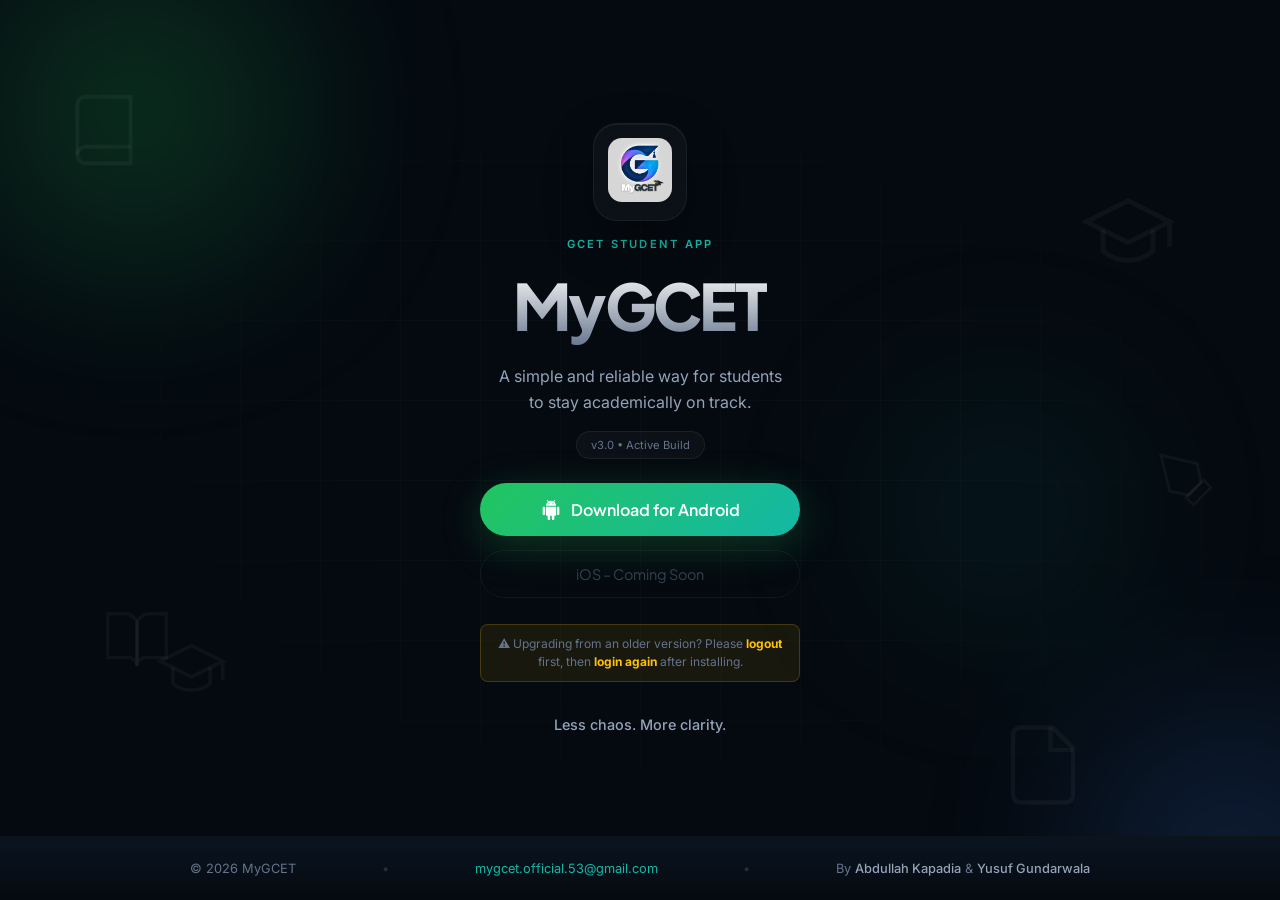
==== index.html @ 61acbc1e "Add upgrade instructions for older app versions" ====
<!DOCTYPE html>
<html lang="en">

<head>
    <meta charset="UTF-8">
    <meta name="viewport" content="width=device-width, initial-scale=1.0">
    <title>MyGCET - Download</title>
    <meta name="description" content="MyGCET - The official student app for GCET.">
    <link rel="preconnect" href="https://fonts.googleapis.com">
    <link rel="preconnect" href="https://fonts.gstatic.com" crossorigin>
    <link
        href="https://fonts.googleapis.com/css2?family=Inter:wght@300;400;500;600;700&family=Plus+Jakarta+Sans:wght@600;700;800&display=swap"
        rel="stylesheet">
    <link rel="icon" type="image/png" href="assets/App%20Logo.png">
    <link rel="stylesheet" href="css/style.css">
</head>

<body>

    <!-- Animated Background -->
    <div class="bg-canvas">
        <div class="orb orb-1"></div>
        <div class="orb orb-2"></div>
        <div class="orb orb-3"></div>
        <div class="grid-lines"></div>
        <svg class="floating-icon fi-1" viewBox="0 0 24 24" fill="none" stroke="currentColor" stroke-width="1.2">
            <path d="M4 19.5A2.5 2.5 0 0 1 6.5 17H20" />
            <path d="M6.5 2H20v20H6.5A2.5 2.5 0 0 1 4 19.5v-15A2.5 2.5 0 0 1 6.5 2z" />
        </svg>
        <svg class="floating-icon fi-2" viewBox="0 0 24 24" fill="none" stroke="currentColor" stroke-width="1.2">
            <path d="M22 10v6M2 10l10-5 10 5-10 5z" />
            <path d="M6 12v5c3 3 9 3 12 0v-5" />
        </svg>
        <svg class="floating-icon fi-3" viewBox="0 0 24 24" fill="none" stroke="currentColor" stroke-width="1.2">
            <path d="M2 3h6a4 4 0 0 1 4 4v14a3 3 0 0 0-3-3H2z" />
            <path d="M22 3h-6a4 4 0 0 0-4 4v14a3 3 0 0 1 3-3h7z" />
        </svg>
        <svg class="floating-icon fi-4" viewBox="0 0 24 24" fill="none" stroke="currentColor" stroke-width="1.2">
            <path d="M12 19l7-7 3 3-7 7-3-3z" />
            <path d="M18 13l-1.5-7.5L2 2l3.5 14.5L13 18l5-5z" />
        </svg>
        <svg class="floating-icon fi-5" viewBox="0 0 24 24" fill="none" stroke="currentColor" stroke-width="1.2">
            <path d="M14.5 2H6a2 2 0 0 0-2 2v16a2 2 0 0 0 2 2h12a2 2 0 0 0 2-2V7.5L14.5 2z" />
            <polyline points="14 2 14 8 20 8" />
        </svg>
        <svg class="floating-icon fi-6" viewBox="0 0 24 24" fill="none" stroke="currentColor" stroke-width="1.2">
            <path d="M22 10v6M2 10l10-5 10 5-10 5z" />
            <path d="M6 12v5c3 3 9 3 12 0v-5" />
        </svg>
    </div>

    <!-- Main Content -->
    <main class="page">

        <!-- Hero Section -->
        <section class="hero">
            <div class="logo-glass">
                <img src="assets/App%20Logo.png" alt="MyGCET" class="logo-img">
            </div>
            <span class="badge">GCET STUDENT APP</span>
            <h1 class="headline">MyGCET</h1>
            <p class="subline">A simple and reliable way for students<br>to stay academically on track.</p>
            <span class="version">v3.0 • Active Build</span>
        </section>

        <!-- CTA Section -->
        <section class="cta">
            <a href="MyGcet.apk" class="btn-download" download>
                <span class="btn-glow"></span>
                <svg viewBox="0 0 24 24" fill="currentColor">
                    <path
                        d="M6 18c0 .55.45 1 1 1h1v3.5c0 .83.67 1.5 1.5 1.5s1.5-.67 1.5-1.5V19h2v3.5c0 .83.67 1.5 1.5 1.5s1.5-.67 1.5-1.5V19h1c.55 0 1-.45 1-1V8H6v10zM3.5 8C2.67 8 2 8.67 2 9.5v7c0 .83.67 1.5 1.5 1.5S5 17.33 5 16.5v-7C5 8.67 4.33 8 3.5 8zm17 0c-.83 0-1.5.67-1.5 1.5v7c0 .83.67 1.5 1.5 1.5s1.5-.67 1.5-1.5v-7c0-.83-.67-1.5-1.5-1.5zm-4.97-5.84l1.3-1.3c.2-.2.2-.51 0-.71-.2-.2-.51-.2-.71 0l-1.48 1.48A5.84 5.84 0 0 0 12 1c-.96 0-1.86.23-2.66.63L7.85.15c-.2-.2-.51-.2-.71 0-.2.2-.2.51 0 .71l1.31 1.31A5.983 5.983 0 0 0 6 7h12c0-1.99-.97-3.75-2.47-4.84zM10 5H9V4h1v1zm5 0h-1V4h1v1z" />
                </svg>
                <span>Download for Android</span>
            </a>
            <button class="btn-ios" disabled>iOS – Coming Soon</button>
            <p class="upgrade-note">⚠️ Upgrading from an older version? Please <strong>logout</strong> first, then
                <strong>login again</strong> after installing.</p>
        </section>

        <!-- Tagline -->
        <p class="motto">Less chaos. More clarity.</p>

    </main>

    <!-- Minimal Footer -->
    <footer class="footer">
        <div class="footer-inner">
            <span>© 2026 MyGCET</span>
            <span class="dot">•</span>
            <a href="mailto:mygcet.official.53@gmail.com">mygcet.official.53@gmail.com</a>
            <span class="dot">•</span>
            <span>By <strong>Abdullah Kapadia</strong> & <strong>Yusuf Gundarwala</strong></span>
        </div>
    </footer>

</body>

</html>
---- css/style.css ----
/* ============================================
   MyGCET - Ultimate Premium Academic Theme
   100% Creative Edition
   ============================================ */

:root {
    /* Deep Academic Palette */
    --bg-base: #050a10;
    --bg-surface: #0a1420;
    --accent-1: #22C55E;
    --accent-2: #14B8A6;
    --accent-3: #3B82F6;
    --text-white: #F8FAFC;
    --text-gray: #94A3B8;
    --text-dim: #64748B;
    --glass: rgba(255, 255, 255, 0.03);
    --glass-border: rgba(255, 255, 255, 0.06);
    --font-display: 'Plus Jakarta Sans', sans-serif;
    --font-body: 'Inter', sans-serif;
}

*,
*::before,
*::after {
    margin: 0;
    padding: 0;
    box-sizing: border-box;
}

html {
    scroll-behavior: smooth;
}

body {
    font-family: var(--font-body);
    background: var(--bg-base);
    color: var(--text-white);
    min-height: 100vh;
    display: flex;
    flex-direction: column;
    overflow-x: hidden;
}

/* ========== ANIMATED BACKGROUND ========== */
.bg-canvas {
    position: fixed;
    inset: 0;
    z-index: 0;
    overflow: hidden;
}

/* Glowing Orbs */
.orb {
    position: absolute;
    border-radius: 50%;
    filter: blur(100px);
    opacity: 0.4;
    animation: orbPulse 8s ease-in-out infinite;
}

.orb-1 {
    width: 400px;
    height: 400px;
    background: radial-gradient(circle, var(--accent-1), transparent 70%);
    top: -10%;
    left: -5%;
    animation-delay: 0s;
}

.orb-2 {
    width: 350px;
    height: 350px;
    background: radial-gradient(circle, var(--accent-3), transparent 70%);
    bottom: -15%;
    right: -10%;
    animation-delay: -3s;
}

.orb-3 {
    width: 300px;
    height: 300px;
    background: radial-gradient(circle, var(--accent-2), transparent 70%);
    top: 40%;
    right: 10%;
    opacity: 0.2;
    animation-delay: -5s;
}

@keyframes orbPulse {

    0%,
    100% {
        transform: scale(1);
        opacity: 0.3;
    }

    50% {
        transform: scale(1.1);
        opacity: 0.5;
    }
}

/* Grid Lines */
.grid-lines {
    position: absolute;
    inset: 0;
    background-image:
        linear-gradient(rgba(255, 255, 255, 0.02) 1px, transparent 1px),
        linear-gradient(90deg, rgba(255, 255, 255, 0.02) 1px, transparent 1px);
    background-size: 80px 80px;
    mask-image: radial-gradient(ellipse at center, black 30%, transparent 70%);
}

/* Floating Academic Icons */
.floating-icon {
    position: absolute;
    color: rgba(255, 255, 255, 0.04);
    animation: float 20s ease-in-out infinite;
}

.fi-1 {
    width: 80px;
    top: 10%;
    left: 5%;
    animation-delay: 0s;
}

.fi-2 {
    width: 100px;
    top: 20%;
    right: 8%;
    animation-delay: -4s;
}

.fi-3 {
    width: 70px;
    bottom: 25%;
    left: 8%;
    animation-delay: -8s;
}

.fi-4 {
    width: 60px;
    top: 50%;
    right: 5%;
    animation-delay: -2s;
}

.fi-5 {
    width: 90px;
    bottom: 10%;
    right: 15%;
    animation-delay: -6s;
}

.fi-6 {
    width: 75px;
    top: 70%;
    left: 12%;
    animation-delay: -10s;
}

@keyframes float {

    0%,
    100% {
        transform: translateY(0) rotate(0deg);
    }

    25% {
        transform: translateY(-15px) rotate(2deg);
    }

    50% {
        transform: translateY(-5px) rotate(-1deg);
    }

    75% {
        transform: translateY(-20px) rotate(1deg);
    }
}

/* ========== PAGE LAYOUT ========== */
.page {
    position: relative;
    z-index: 10;
    flex: 1;
    display: flex;
    flex-direction: column;
    align-items: center;
    justify-content: center;
    padding: 60px 24px 40px;
    gap: 24px;
    text-align: center;
}

/* ========== HERO ========== */
.hero {
    display: flex;
    flex-direction: column;
    align-items: center;
    gap: 16px;
}

/* Glass Logo Container */
.logo-glass {
    background: var(--glass);
    border: 1px solid var(--glass-border);
    border-radius: 24px;
    padding: 14px;
    backdrop-filter: blur(20px);
    box-shadow:
        0 20px 50px rgba(0, 0, 0, 0.3),
        inset 0 1px 0 rgba(255, 255, 255, 0.05);
    transition: transform 0.4s, box-shadow 0.4s;
}

.logo-glass:hover {
    transform: translateY(-5px) scale(1.02);
    box-shadow:
        0 30px 60px rgba(0, 0, 0, 0.4),
        inset 0 1px 0 rgba(255, 255, 255, 0.08);
}

.logo-img {
    width: 64px;
    height: 64px;
    border-radius: 14px;
}

/* Badge */
.badge {
    font-size: 0.7rem;
    font-weight: 600;
    letter-spacing: 0.2em;
    color: var(--accent-2);
    text-transform: uppercase;
}

/* Headline */
.headline {
    font-family: var(--font-display);
    font-size: clamp(2.5rem, 8vw, 4rem);
    font-weight: 800;
    letter-spacing: -0.04em;
    background: linear-gradient(180deg, #fff 0%, #64748b 100%);
    -webkit-background-clip: text;
    background-clip: text;
    -webkit-text-fill-color: transparent;
    line-height: 1.2;
    padding-bottom: 5px;
}

/* Subline */
.subline {
    font-size: 1rem;
    color: var(--text-gray);
    line-height: 1.6;
    max-width: 340px;
}

/* Version */
.version {
    font-size: 0.7rem;
    color: var(--text-dim);
    background: var(--glass);
    border: 1px solid var(--glass-border);
    padding: 6px 14px;
    border-radius: 50px;
}

/* ========== CTA ========== */
.cta {
    display: flex;
    flex-direction: column;
    align-items: center;
    gap: 14px;
    width: 100%;
    max-width: 320px;
}

/* Download Button */
.btn-download {
    position: relative;
    display: flex;
    align-items: center;
    justify-content: center;
    gap: 10px;
    width: 100%;
    padding: 16px 28px;
    border-radius: 60px;
    background: linear-gradient(135deg, var(--accent-1) 0%, var(--accent-2) 100%);
    color: #fff;
    font-family: var(--font-display);
    font-size: 1rem;
    font-weight: 600;
    text-decoration: none;
    border: none;
    cursor: pointer;
    overflow: hidden;
    transition: transform 0.3s, box-shadow 0.3s;
    box-shadow: 0 10px 40px rgba(34, 197, 94, 0.25);
}

.btn-download svg {
    width: 20px;
    height: 20px;
}

.btn-download:hover {
    transform: translateY(-3px);
    box-shadow: 0 15px 50px rgba(34, 197, 94, 0.35);
}

/* Button Glow Effect */
.btn-glow {
    position: absolute;
    inset: 0;
    background: linear-gradient(90deg, transparent, rgba(255, 255, 255, 0.2), transparent);
    transform: translateX(-100%);
    animation: shimmer 3s infinite;
}

@keyframes shimmer {
    0% {
        transform: translateX(-100%);
    }

    50%,
    100% {
        transform: translateX(100%);
    }
}

/* iOS Button */
.btn-ios {
    width: 100%;
    padding: 14px 24px;
    border-radius: 60px;
    background: transparent;
    border: 1px solid rgba(255, 255, 255, 0.1);
    color: var(--text-dim);
    font-family: var(--font-display);
    font-size: 0.9rem;
    cursor: not-allowed;
    opacity: 0.5;
}

/* ========== MOTTO ========== */
.motto {
    font-size: 0.9rem;
    color: var(--text-gray);
    font-weight: 500;
    margin-top: 10px;
}

/* Upgrade Note */
.upgrade-note {
    font-size: 0.75rem;
    color: var(--text-dim);
    background: rgba(255, 193, 7, 0.08);
    border: 1px solid rgba(255, 193, 7, 0.2);
    border-radius: 8px;
    padding: 10px 16px;
    margin-top: 12px;
    line-height: 1.5;
}

.upgrade-note strong {
    color: #FFC107;
}

/* ========== FOOTER ========== */
.footer {
    position: relative;
    z-index: 10;
    width: 100%;
    padding: 24px 40px;
    background: linear-gradient(180deg, var(--bg-surface), var(--bg-base));
    border-top: 1px solid rgba(255, 255, 255, 0.04);
}

.footer-inner {
    max-width: 900px;
    margin: 0 auto;
    display: flex;
    justify-content: space-between;
    align-items: center;
    flex-wrap: wrap;
    gap: 16px;
    font-size: 0.8rem;
    color: var(--text-dim);
}

.footer .dot {
    opacity: 0.3;
    margin: 0 8px;
}

.footer a {
    color: var(--accent-2);
    text-decoration: none;
    transition: color 0.2s;
}

.footer a:hover {
    color: var(--accent-1);
}

.footer strong {
    color: var(--text-gray);
    font-weight: 500;
}

/* ========== RESPONSIVE ========== */
@media (max-width: 600px) {
    .page {
        padding: 40px 20px 30px;
        gap: 20px;
    }

    .logo-img {
        width: 56px;
        height: 56px;
    }

    .headline {
        font-size: 2.5rem;
    }

    .subline {
        font-size: 0.95rem;
    }

    .floating-icon {
        width: 50px !important;
    }

    .orb {
        transform: scale(0.6);
    }
}

@media (max-width: 380px) {
    .headline {
        font-size: 2rem;
    }

    .footer-inner {
        flex-direction: column;
        gap: 6px;
    }

    .footer .dot {
        display: none;
    }
}
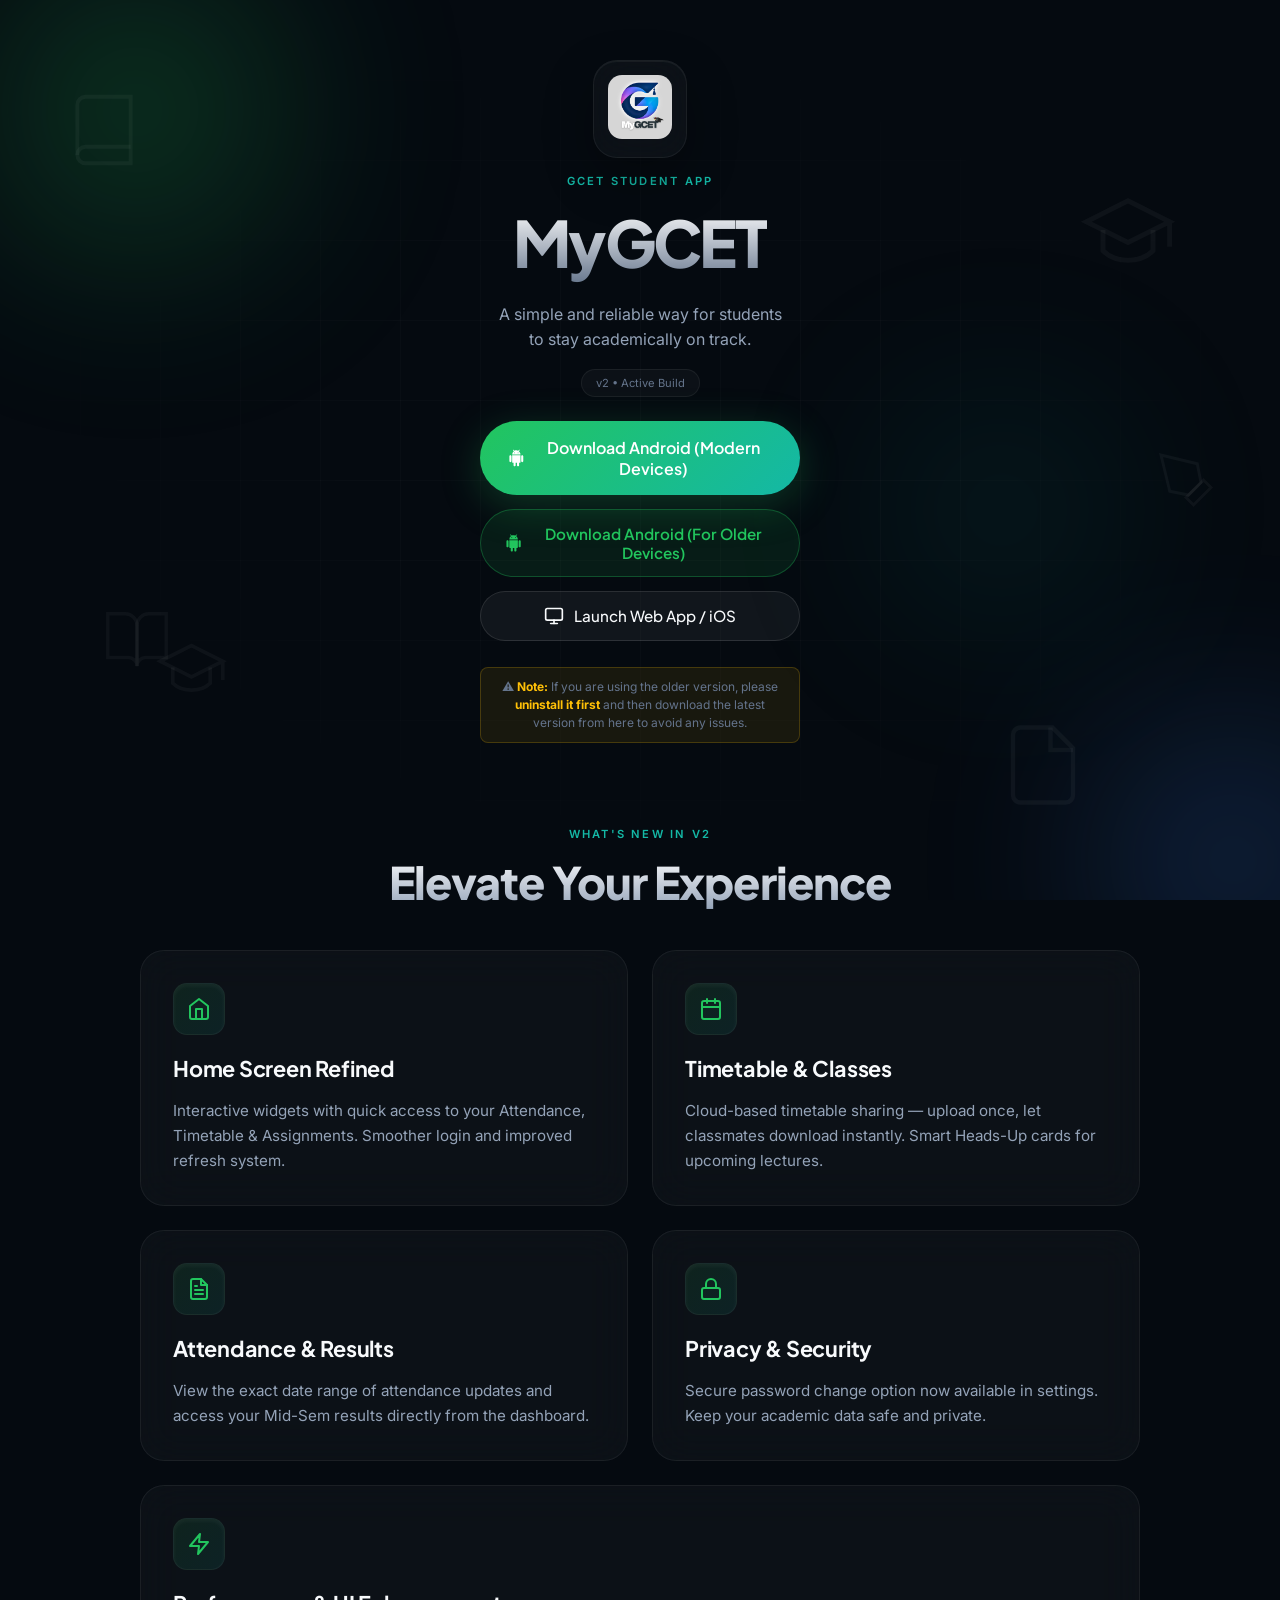
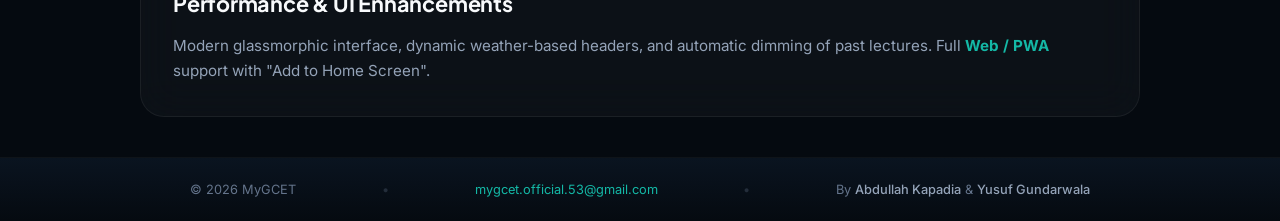
==== commit 4e0e9aa4: "Update website with v2 features, UI refinements, and two new APKs" ====
--- a/index.html
+++ b/index.html
@@ -60,7 +60,7 @@
             <span class="badge">GCET STUDENT APP</span>
             <h1 class="headline">MyGCET</h1>
             <p class="subline">A simple and reliable way for students<br>to stay academically on track.</p>
-            <span class="version">v3.0 • Active Build</span>
+            <span class="version">v2 • Active Build</span>
         </section>
 
         <!-- CTA Section -->
@@ -71,15 +71,103 @@
                     <path
                         d="M6 18c0 .55.45 1 1 1h1v3.5c0 .83.67 1.5 1.5 1.5s1.5-.67 1.5-1.5V19h2v3.5c0 .83.67 1.5 1.5 1.5s1.5-.67 1.5-1.5V19h1c.55 0 1-.45 1-1V8H6v10zM3.5 8C2.67 8 2 8.67 2 9.5v7c0 .83.67 1.5 1.5 1.5S5 17.33 5 16.5v-7C5 8.67 4.33 8 3.5 8zm17 0c-.83 0-1.5.67-1.5 1.5v7c0 .83.67 1.5 1.5 1.5s1.5-.67 1.5-1.5v-7c0-.83-.67-1.5-1.5-1.5zm-4.97-5.84l1.3-1.3c.2-.2.2-.51 0-.71-.2-.2-.51-.2-.71 0l-1.48 1.48A5.84 5.84 0 0 0 12 1c-.96 0-1.86.23-2.66.63L7.85.15c-.2-.2-.51-.2-.71 0-.2.2-.2.51 0 .71l1.31 1.31A5.983 5.983 0 0 0 6 7h12c0-1.99-.97-3.75-2.47-4.84zM10 5H9V4h1v1zm5 0h-1V4h1v1z" />
                 </svg>
-                <span>Download for Android</span>
+                <span>Download Android (Modern Devices)</span>
             </a>
-            <button class="btn-ios" disabled>iOS – Coming Soon</button>
-            <p class="upgrade-note">⚠️ Upgrading from an older version? Please <strong>logout</strong> first, then
-                <strong>login again</strong> after installing.</p>
+            <a href="MyGcet%20-%20Old%20Phone.apk" class="btn-download-alt" download>
+                <svg viewBox="0 0 24 24" fill="currentColor" width="20" height="20">
+                    <path
+                        d="M6 18c0 .55.45 1 1 1h1v3.5c0 .83.67 1.5 1.5 1.5s1.5-.67 1.5-1.5V19h2v3.5c0 .83.67 1.5 1.5 1.5s1.5-.67 1.5-1.5V19h1c.55 0 1-.45 1-1V8H6v10zM3.5 8C2.67 8 2 8.67 2 9.5v7c0 .83.67 1.5 1.5 1.5S5 17.33 5 16.5v-7C5 8.67 4.33 8 3.5 8zm17 0c-.83 0-1.5.67-1.5 1.5v7c0 .83.67 1.5 1.5 1.5s1.5-.67 1.5-1.5v-7c0-.83-.67-1.5-1.5-1.5zm-4.97-5.84l1.3-1.3c.2-.2.2-.51 0-.71-.2-.2-.51-.2-.71 0l-1.48 1.48A5.84 5.84 0 0 0 12 1c-.96 0-1.86.23-2.66.63L7.85.15c-.2-.2-.51-.2-.71 0-.2.2-.2.51 0 .71l1.31 1.31A5.983 5.983 0 0 0 6 7h12c0-1.99-.97-3.75-2.47-4.84zM10 5H9V4h1v1zm5 0h-1V4h1v1z" />
+                </svg>
+                <span>Download Android (For Older Devices)</span>
+            </a>
+            <a href="https://mygcet.vercel.app/" class="btn-web" target="_blank" rel="noopener noreferrer">
+                <svg viewBox="0 0 24 24" fill="none" stroke="currentColor" stroke-width="2" stroke-linecap="round"
+                    stroke-linejoin="round">
+                    <rect x="2" y="3" width="20" height="14" rx="2" ry="2"></rect>
+                    <line x1="8" y1="21" x2="16" y2="21"></line>
+                    <line x1="12" y1="17" x2="12" y2="21"></line>
+                </svg>
+                <span>Launch Web App / iOS</span>
+            </a>
+            <p class="upgrade-note">⚠️ <strong>Note:</strong> If you are using the older version, please
+                <strong>uninstall it first</strong> and then download the latest version from here to avoid any issues.
+            </p>
         </section>
 
-        <!-- Tagline -->
-        <p class="motto">Less chaos. More clarity.</p>
+        <!-- Features Section -->
+        <section class="features" id="features">
+            <div class="features-header">
+                <span class="badge">WHAT'S NEW IN V2</span>
+                <h2 class="section-title">Elevate Your Experience</h2>
+            </div>
+            <div class="features-grid">
+                <div class="feature-card">
+                    <div class="feature-icon">
+                        <svg viewBox="0 0 24 24" fill="none" stroke="currentColor" stroke-width="2"
+                            stroke-linecap="round" stroke-linejoin="round">
+                            <path d="M3 9l9-7 9 7v11a2 2 0 0 1-2 2H5a2 2 0 0 1-2-2z"></path>
+                            <polyline points="9 22 9 12 15 12 15 22"></polyline>
+                        </svg>
+                    </div>
+                    <h3>Home Screen Refined</h3>
+                    <p>Interactive widgets with quick access to your Attendance, Timetable & Assignments. Smoother login
+                        and improved refresh system.</p>
+                </div>
+                <div class="feature-card">
+                    <div class="feature-icon">
+                        <svg viewBox="0 0 24 24" fill="none" stroke="currentColor" stroke-width="2"
+                            stroke-linecap="round" stroke-linejoin="round">
+                            <rect x="3" y="4" width="18" height="18" rx="2" ry="2"></rect>
+                            <line x1="16" y1="2" x2="16" y2="6"></line>
+                            <line x1="8" y1="2" x2="8" y2="6"></line>
+                            <line x1="3" y1="10" x2="21" y2="10"></line>
+                        </svg>
+                    </div>
+                    <h3>Timetable & Classes</h3>
+                    <p>Cloud-based timetable sharing — upload once, let classmates download instantly. Smart Heads-Up
+                        cards for upcoming lectures.</p>
+                </div>
+                <div class="feature-card">
+                    <div class="feature-icon">
+                        <svg viewBox="0 0 24 24" fill="none" stroke="currentColor" stroke-width="2"
+                            stroke-linecap="round" stroke-linejoin="round">
+                            <path d="M14 2H6a2 2 0 0 0-2 2v16a2 2 0 0 0 2 2h12a2 2 0 0 0 2-2V8z"></path>
+                            <polyline points="14 2 14 8 20 8"></polyline>
+                            <line x1="16" y1="13" x2="8" y2="13"></line>
+                            <line x1="16" y1="17" x2="8" y2="17"></line>
+                            <polyline points="10 9 9 9 8 9"></polyline>
+                        </svg>
+                    </div>
+                    <h3>Attendance & Results</h3>
+                    <p>View the exact date range of attendance updates and access your Mid-Sem results directly from the
+                        dashboard.</p>
+                </div>
+                <div class="feature-card">
+                    <div class="feature-icon">
+                        <svg viewBox="0 0 24 24" fill="none" stroke="currentColor" stroke-width="2"
+                            stroke-linecap="round" stroke-linejoin="round">
+                            <rect x="3" y="11" width="18" height="11" rx="2" ry="2"></rect>
+                            <path d="M7 11V7a5 5 0 0 1 10 0v4"></path>
+                        </svg>
+                    </div>
+                    <h3>Privacy & Security</h3>
+                    <p>Secure password change option now available in settings. Keep your academic data safe and
+                        private.</p>
+                </div>
+                <div class="feature-card feature-wide">
+                    <div class="feature-icon">
+                        <svg viewBox="0 0 24 24" fill="none" stroke="currentColor" stroke-width="2"
+                            stroke-linecap="round" stroke-linejoin="round">
+                            <polygon points="13 2 3 14 12 14 11 22 21 10 12 10 13 2"></polygon>
+                        </svg>
+                    </div>
+                    <h3>Performance & UI Enhancements</h3>
+                    <p>Modern glassmorphic interface, dynamic weather-based headers, and automatic dimming of past
+                        lectures. Full <strong>Web / PWA</strong> support with "Add to Home
+                        Screen".</p>
+                </div>
+            </div>
+        </section>
 
     </main>
 
--- a/css/style.css
+++ b/css/style.css
@@ -332,18 +332,68 @@
     }
 }
 
-/* iOS Button */
-.btn-ios {
+/* Legacy Android Button */
+.btn-download-alt {
+    display: flex;
+    align-items: center;
+    justify-content: center;
+    gap: 10px;
     width: 100%;
     padding: 14px 24px;
     border-radius: 60px;
-    background: transparent;
+    background: rgba(34, 197, 94, 0.1);
+    border: 1px solid rgba(34, 197, 94, 0.3);
+    color: var(--accent-1);
+    font-family: var(--font-display);
+    font-size: 0.95rem;
+    font-weight: 600;
+    text-decoration: none;
+    cursor: pointer;
+    transition: all 0.3s ease;
+}
+
+.btn-download-alt:hover {
+    background: rgba(34, 197, 94, 0.15);
+    border-color: rgba(34, 197, 94, 0.5);
+    transform: translateY(-2px);
+    box-shadow: 0 10px 20px rgba(34, 197, 94, 0.15);
+}
+
+.btn-download-alt svg {
+    width: 20px;
+    height: 20px;
+}
+
+/* Web / iOS Button */
+.btn-web {
+    display: flex;
+    align-items: center;
+    justify-content: center;
+    gap: 10px;
+    width: 100%;
+    padding: 14px 24px;
+    border-radius: 60px;
+    background: rgba(255, 255, 255, 0.05);
     border: 1px solid rgba(255, 255, 255, 0.1);
-    color: var(--text-dim);
+    color: var(--text-white);
     font-family: var(--font-display);
-    font-size: 0.9rem;
-    cursor: not-allowed;
-    opacity: 0.5;
+    font-size: 0.95rem;
+    font-weight: 500;
+    text-decoration: none;
+    cursor: pointer;
+    transition: all 0.3s ease;
+}
+
+.btn-web:hover {
+    background: rgba(255, 255, 255, 0.1);
+    border-color: rgba(255, 255, 255, 0.2);
+    transform: translateY(-2px);
+    box-shadow: 0 10px 20px rgba(0, 0, 0, 0.2);
+}
+
+.btn-web svg {
+    width: 20px;
+    height: 20px;
 }
 
 /* ========== MOTTO ========== */
@@ -370,6 +420,121 @@
     color: #FFC107;
 }
 
+/* ========== FEATURES SECTION ========== */
+.features {
+    width: 100%;
+    max-width: 1000px;
+    margin-top: 60px;
+    display: flex;
+    flex-direction: column;
+    gap: 40px;
+}
+
+.features-header {
+    text-align: center;
+    display: flex;
+    flex-direction: column;
+    align-items: center;
+}
+
+.section-title {
+    font-family: var(--font-display);
+    font-size: clamp(1.8rem, 5vw, 2.8rem);
+    font-weight: 800;
+    margin-top: 12px;
+    background: linear-gradient(180deg, #fff 0%, #94a3b8 100%);
+    -webkit-background-clip: text;
+    background-clip: text;
+    -webkit-text-fill-color: transparent;
+    letter-spacing: -0.02em;
+}
+
+.features-grid {
+    display: grid;
+    grid-template-columns: repeat(auto-fit, minmax(320px, 1fr));
+    gap: 24px;
+    width: 100%;
+}
+
+.feature-card {
+    background: var(--glass);
+    border: 1px solid var(--glass-border);
+    border-radius: 24px;
+    padding: 32px;
+    text-align: left;
+    backdrop-filter: blur(20px);
+    transition: transform 0.3s ease, box-shadow 0.3s ease, background 0.3s ease;
+    display: flex;
+    flex-direction: column;
+    gap: 16px;
+    position: relative;
+    overflow: hidden;
+}
+
+.feature-card::before {
+    content: '';
+    position: absolute;
+    top: 0;
+    left: 0;
+    right: 0;
+    height: 1px;
+    background: linear-gradient(90deg, transparent, rgba(255, 255, 255, 0.1), transparent);
+    opacity: 0;
+    transition: opacity 0.3s;
+}
+
+.feature-card:hover {
+    transform: translateY(-6px);
+    box-shadow: 0 24px 48px rgba(0, 0, 0, 0.4);
+    background: rgba(255, 255, 255, 0.05);
+    border-color: rgba(255, 255, 255, 0.15);
+}
+
+.feature-card:hover::before {
+    opacity: 1;
+}
+
+.feature-wide {
+    grid-column: 1 / -1;
+}
+
+.feature-icon {
+    width: 52px;
+    height: 52px;
+    border-radius: 14px;
+    background: linear-gradient(135deg, rgba(34, 197, 94, 0.1) 0%, rgba(20, 184, 166, 0.1) 100%);
+    border: 1px solid rgba(255, 255, 255, 0.05);
+    display: flex;
+    align-items: center;
+    justify-content: center;
+    color: var(--accent-1);
+    margin-bottom: 4px;
+    box-shadow: inset 0 2px 4px rgba(255, 255, 255, 0.05);
+}
+
+.feature-icon svg {
+    width: 24px;
+    height: 24px;
+}
+
+.feature-card h3 {
+    font-size: 1.35rem;
+    font-weight: 700;
+    color: var(--text-white);
+    font-family: var(--font-display);
+    letter-spacing: -0.01em;
+}
+
+.feature-card p {
+    font-size: 0.95rem;
+    color: var(--text-gray);
+    line-height: 1.65;
+}
+
+.feature-card p strong {
+    color: var(--accent-2);
+}
+
 /* ========== FOOTER ========== */
 .footer {
     position: relative;
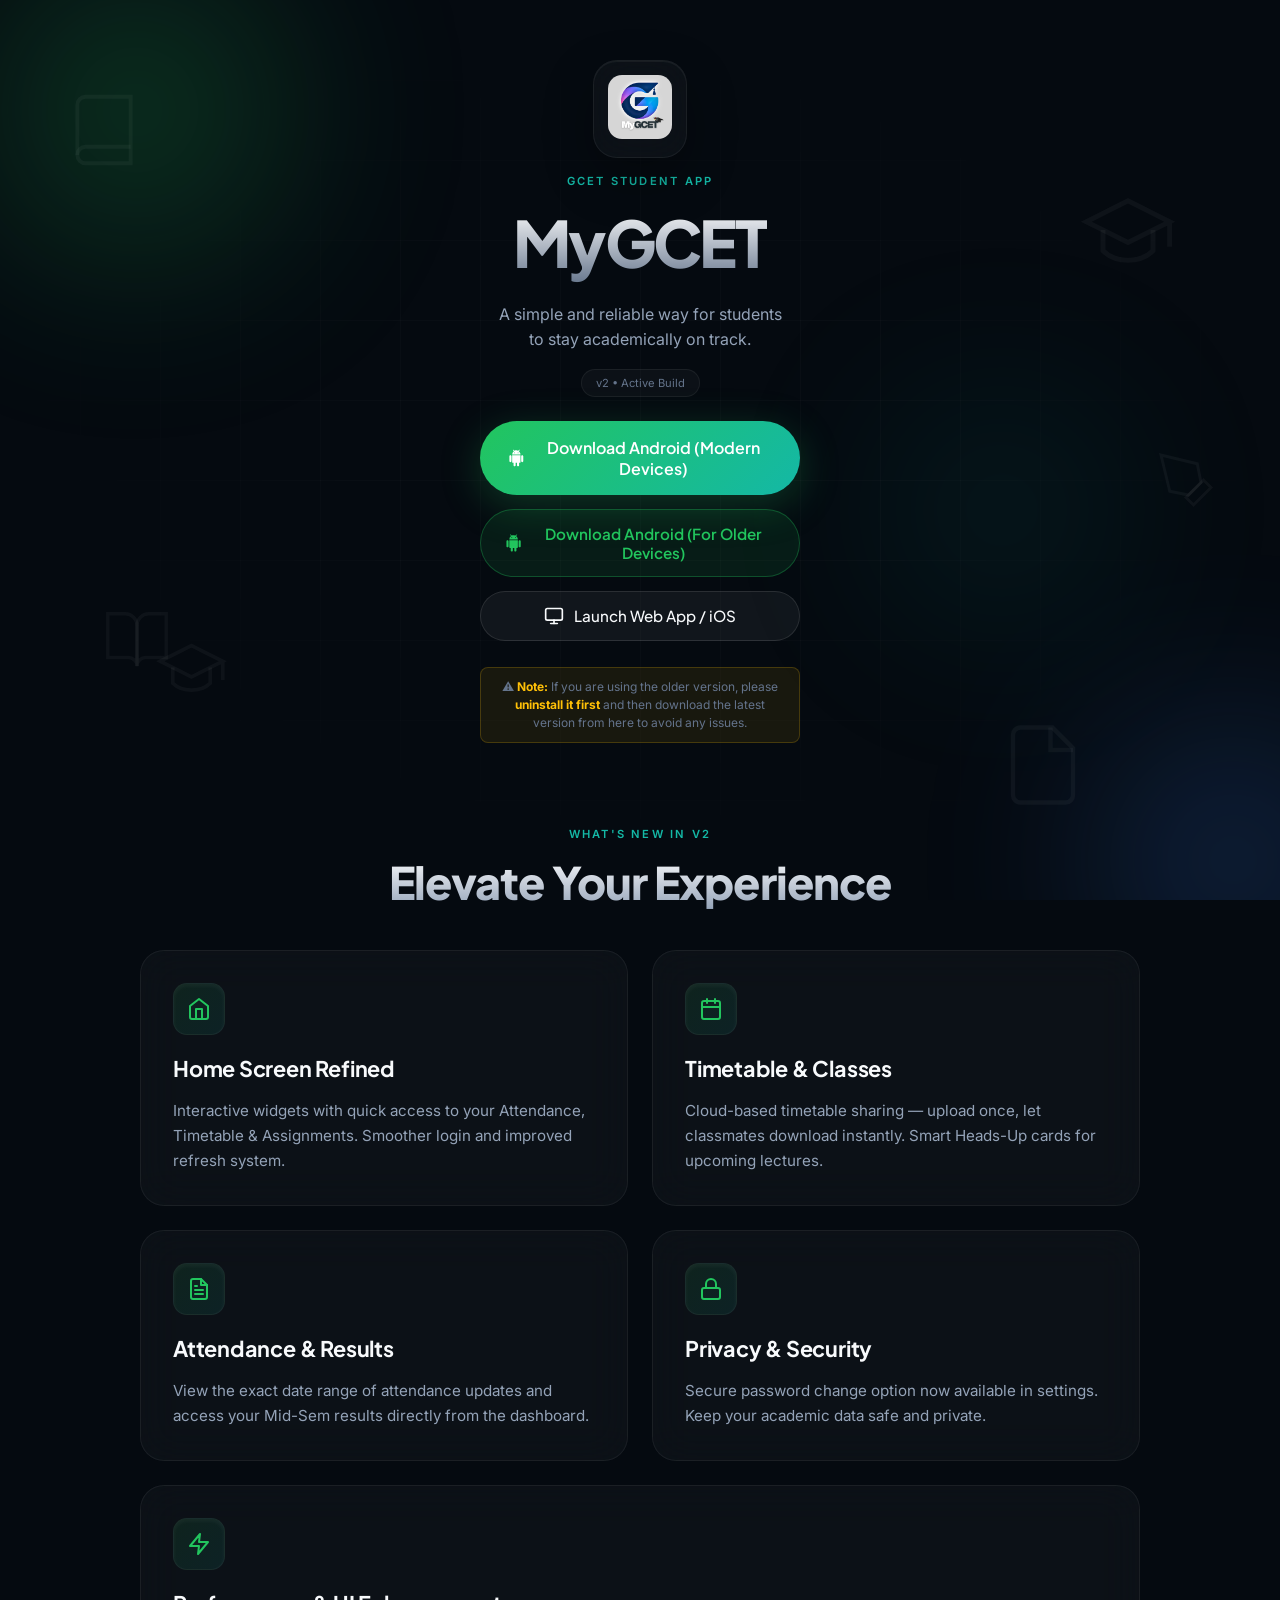
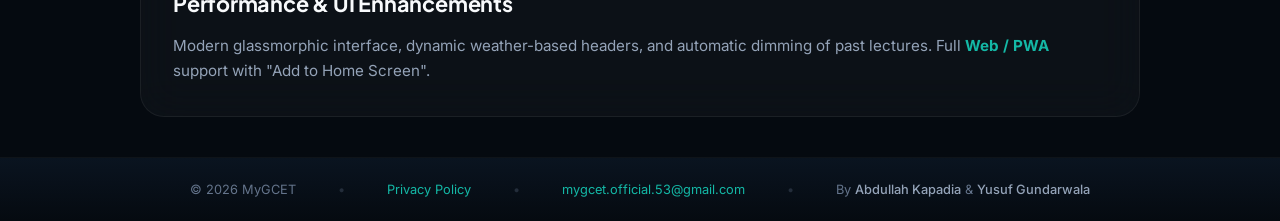
==== commit 85b643ab: "Add privacy policy page matching Google Play terms" ====
--- a/index.html
+++ b/index.html
@@ -176,6 +176,8 @@
         <div class="footer-inner">
             <span>© 2026 MyGCET</span>
             <span class="dot">•</span>
+            <a href="privacy.html">Privacy Policy</a>
+            <span class="dot">•</span>
             <a href="mailto:mygcet.official.53@gmail.com">mygcet.official.53@gmail.com</a>
             <span class="dot">•</span>
             <span>By <strong>Abdullah Kapadia</strong> & <strong>Yusuf Gundarwala</strong></span>
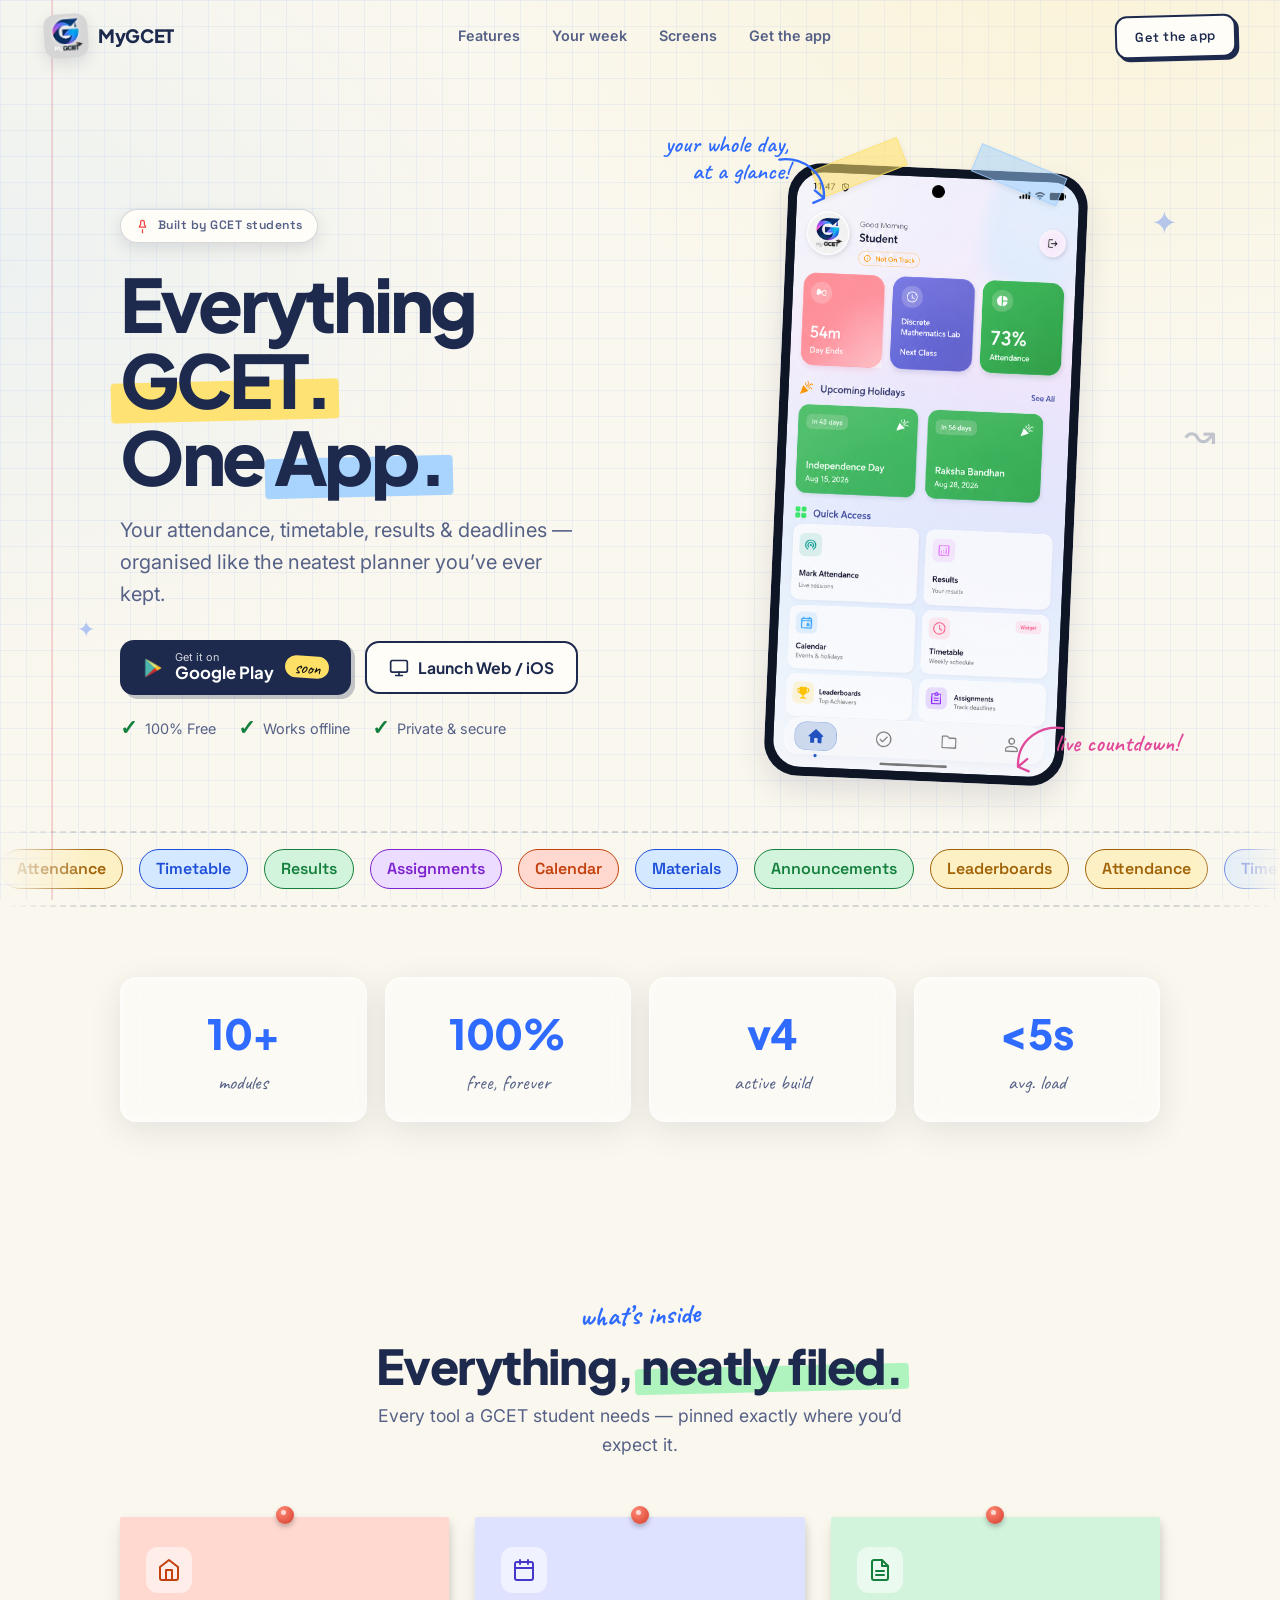
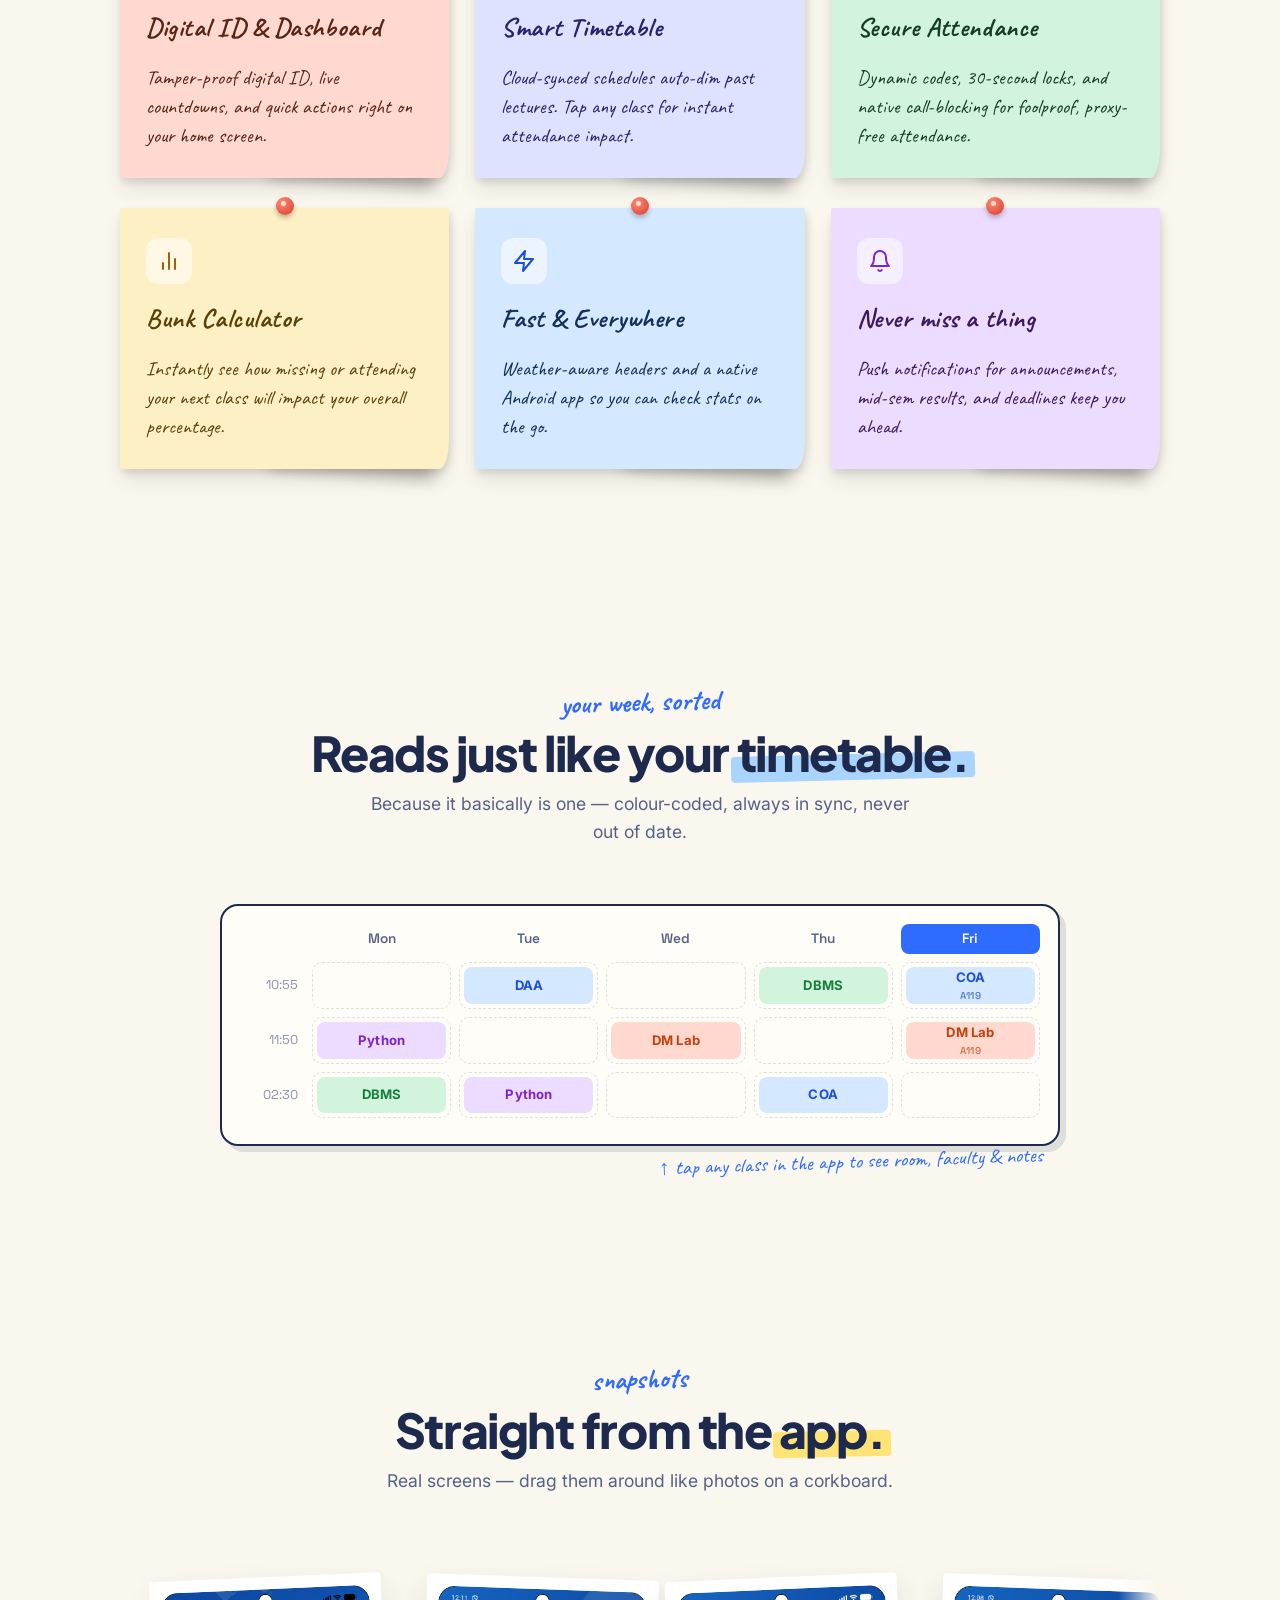
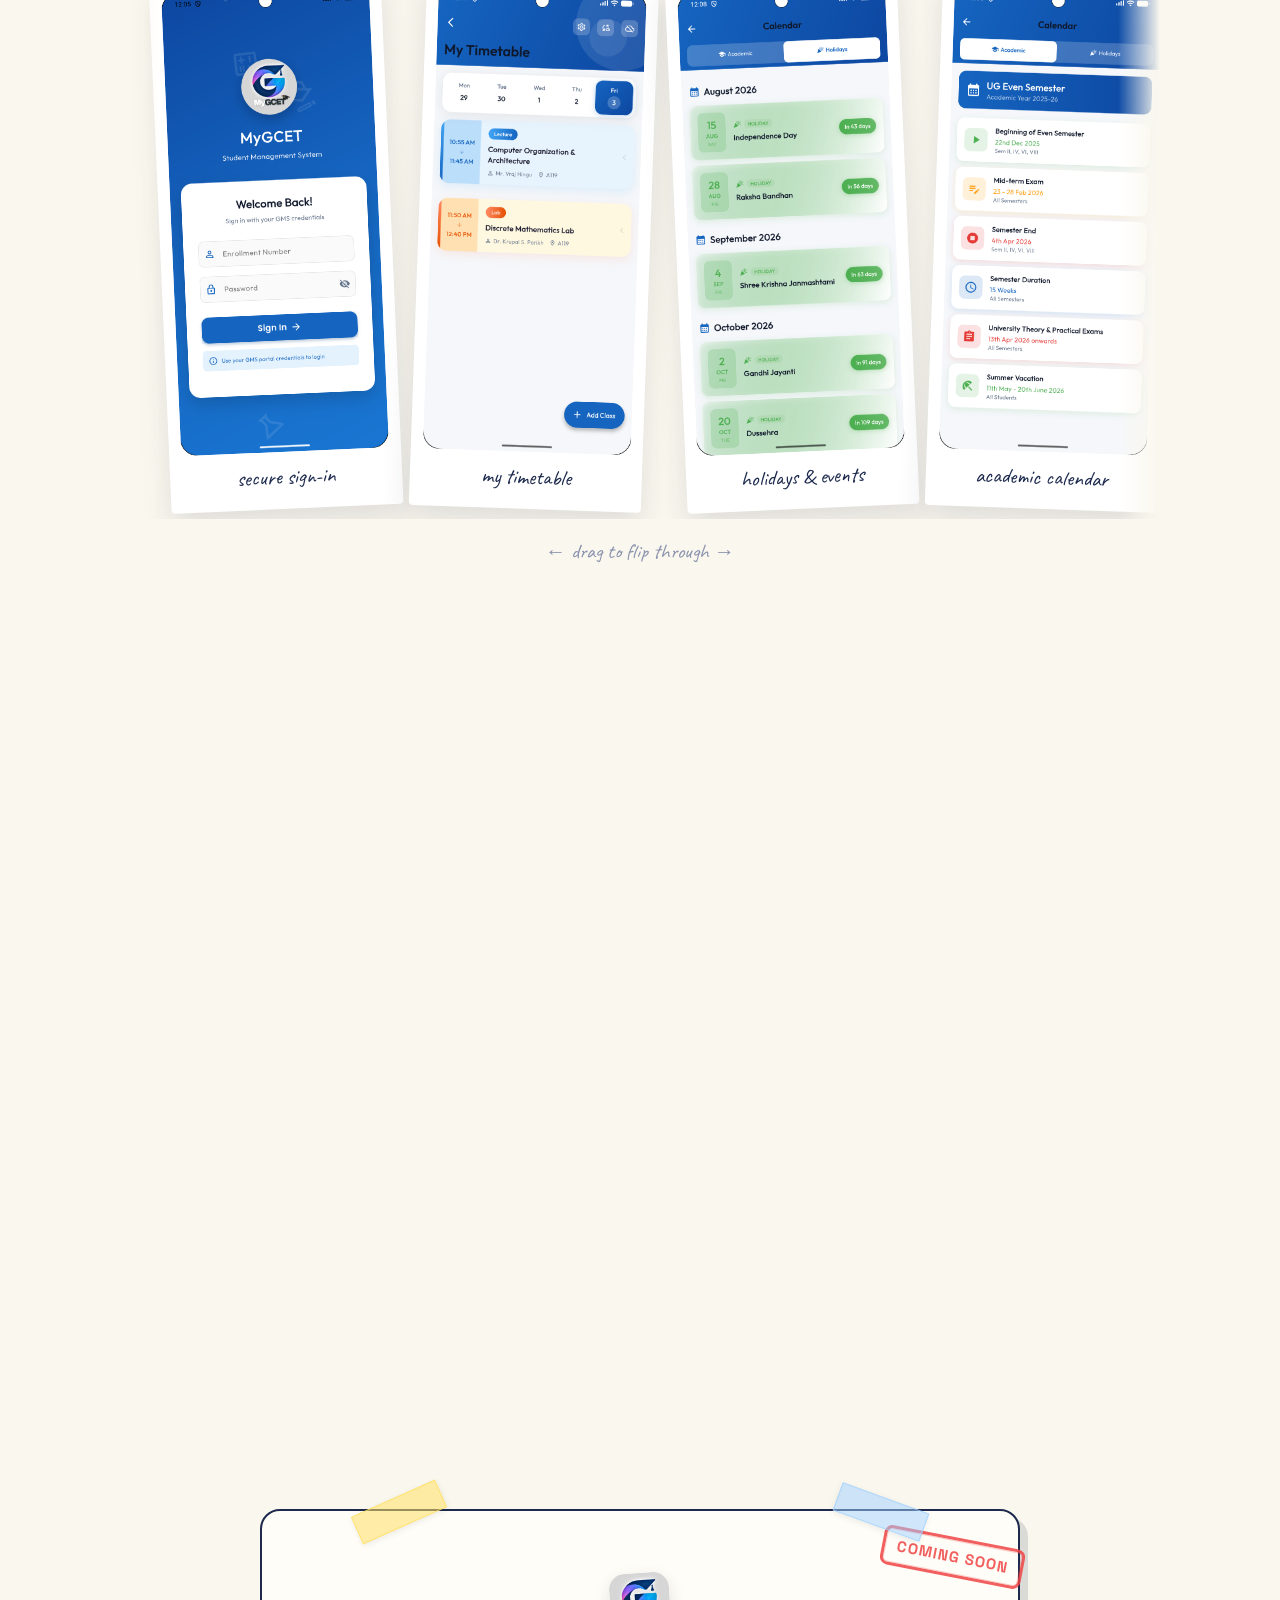
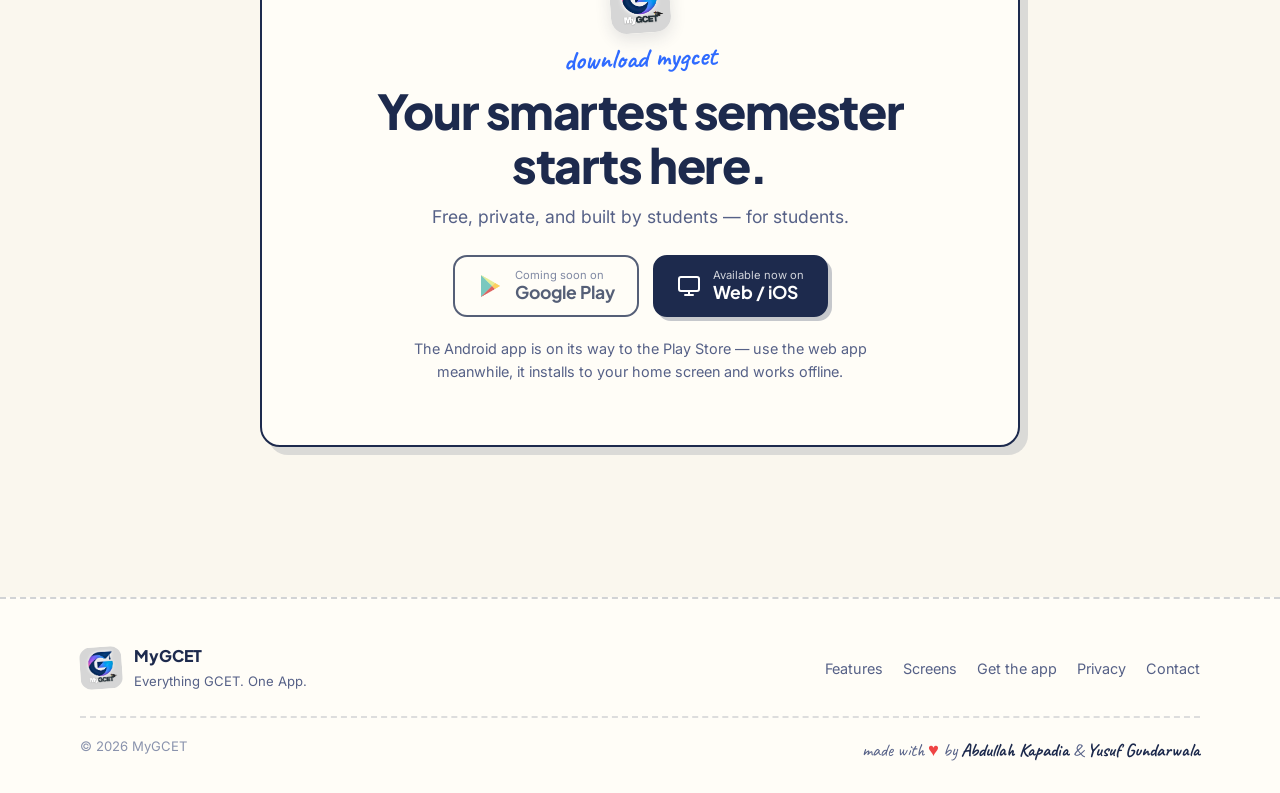
==== commit d657d0e0: "UI Refinements: Liquid glass stats, sticky notes typography, bunk calculator feature, and local Play" ====
--- a/index.html
+++ b/index.html
@@ -4,186 +4,531 @@
 <head>
     <meta charset="UTF-8">
     <meta name="viewport" content="width=device-width, initial-scale=1.0">
-    <title>MyGCET - Download</title>
-    <meta name="description" content="MyGCET - The official student app for GCET.">
+    <title>MyGCET — Everything GCET. One App.</title>
+    <meta name="description"
+        content="MyGCET is the all-in-one student planner for GCET — attendance, timetable, results, deadlines & announcements, organised like your neatest notebook.">
+    <meta name="theme-color" content="#faf7ee">
+
+    <meta property="og:title" content="MyGCET — Everything GCET. One App.">
+    <meta property="og:description"
+        content="Attendance, timetable, results & deadlines — organised like the neatest planner you've ever kept.">
+    <meta property="og:image" content="assets/Feature%20Graphic.png">
+    <meta property="og:type" content="website">
+
     <link rel="preconnect" href="https://fonts.googleapis.com">
     <link rel="preconnect" href="https://fonts.gstatic.com" crossorigin>
     <link
-        href="https://fonts.googleapis.com/css2?family=Inter:wght@300;400;500;600;700&family=Plus+Jakarta+Sans:wght@600;700;800&display=swap"
+        href="https://fonts.googleapis.com/css2?family=Caveat:wght@500;600;700&family=Inter:wght@400;500;600;700&family=Plus+Jakarta+Sans:wght@700;800&family=Space+Grotesk:wght@500;600;700&display=swap"
         rel="stylesheet">
     <link rel="icon" type="image/png" href="assets/App%20Logo.png">
     <link rel="stylesheet" href="css/style.css">
 </head>
 
-<body>
-
-    <!-- Animated Background -->
-    <div class="bg-canvas">
-        <div class="orb orb-1"></div>
-        <div class="orb orb-2"></div>
-        <div class="orb orb-3"></div>
-        <div class="grid-lines"></div>
-        <svg class="floating-icon fi-1" viewBox="0 0 24 24" fill="none" stroke="currentColor" stroke-width="1.2">
-            <path d="M4 19.5A2.5 2.5 0 0 1 6.5 17H20" />
-            <path d="M6.5 2H20v20H6.5A2.5 2.5 0 0 1 4 19.5v-15A2.5 2.5 0 0 1 6.5 2z" />
-        </svg>
-        <svg class="floating-icon fi-2" viewBox="0 0 24 24" fill="none" stroke="currentColor" stroke-width="1.2">
-            <path d="M22 10v6M2 10l10-5 10 5-10 5z" />
-            <path d="M6 12v5c3 3 9 3 12 0v-5" />
-        </svg>
-        <svg class="floating-icon fi-3" viewBox="0 0 24 24" fill="none" stroke="currentColor" stroke-width="1.2">
-            <path d="M2 3h6a4 4 0 0 1 4 4v14a3 3 0 0 0-3-3H2z" />
-            <path d="M22 3h-6a4 4 0 0 0-4 4v14a3 3 0 0 1 3-3h7z" />
-        </svg>
-        <svg class="floating-icon fi-4" viewBox="0 0 24 24" fill="none" stroke="currentColor" stroke-width="1.2">
-            <path d="M12 19l7-7 3 3-7 7-3-3z" />
-            <path d="M18 13l-1.5-7.5L2 2l3.5 14.5L13 18l5-5z" />
-        </svg>
-        <svg class="floating-icon fi-5" viewBox="0 0 24 24" fill="none" stroke="currentColor" stroke-width="1.2">
-            <path d="M14.5 2H6a2 2 0 0 0-2 2v16a2 2 0 0 0 2 2h12a2 2 0 0 0 2-2V7.5L14.5 2z" />
-            <polyline points="14 2 14 8 20 8" />
-        </svg>
-        <svg class="floating-icon fi-6" viewBox="0 0 24 24" fill="none" stroke="currentColor" stroke-width="1.2">
-            <path d="M22 10v6M2 10l10-5 10 5-10 5z" />
-            <path d="M6 12v5c3 3 9 3 12 0v-5" />
-        </svg>
+<body class="intro-lock">
+
+    <!-- ===== Intro: someone circles the logo in a notebook ===== -->
+    <div class="intro" id="intro">
+        <div class="intro-stage">
+            <div class="intro-mark">
+                <svg class="intro-circle" viewBox="0 0 260 220" fill="none" aria-hidden="true">
+                    <path class="scribble" pathLength="1"
+                        d="M170 40 C120 22 70 30 46 66 C24 100 32 150 78 174 C128 200 196 190 218 146 C238 106 214 54 160 40 C120 30 96 40 86 58"
+                        stroke="#2f6bff" stroke-width="4" stroke-linecap="round" />
+                </svg>
+                <img class="intro-logo" src="assets/App%20Logo.png" alt="MyGCET logo">
+            </div>
+            <div class="intro-word" aria-label="MyGCET">MyGCET</div>
+            <svg class="intro-underline" viewBox="0 0 300 24" fill="none" aria-hidden="true">
+                <path class="scribble2" pathLength="1" d="M6 15 C60 6 120 20 160 12 C210 3 260 16 294 9"
+                    stroke="#ffcf33" stroke-width="9" stroke-linecap="round" />
+            </svg>
+            <p class="intro-tag">Everything GCET. One App.</p>
+        </div>
+        <button class="intro-skip" id="introSkip" type="button">skip&nbsp;▸</button>
     </div>
-
-    <!-- Main Content -->
-    <main class="page">
-
-        <!-- Hero Section -->
+    <script>document.body.classList.add('intro-lock');</script>
+
+    <!-- ===== Paper background ===== -->
+    <div class="paper-bg" aria-hidden="true">
+        <span class="margin-line"></span>
+        <span class="doodle doodle-star d1">✦</span>
+        <span class="doodle doodle-star d2">✦</span>
+        <span class="doodle d3">↝</span>
+    </div>
+
+    <!-- ===== Nav ===== -->
+    <header class="nav" id="nav">
+        <a href="#top" class="nav-brand">
+            <img src="assets/App%20Logo.png" alt="" class="nav-logo">
+            <span>MyGCET</span>
+        </a>
+        <nav class="nav-tabs">
+            <a href="#features">Features</a>
+            <a href="#week">Your week</a>
+            <a href="#screens">Screens</a>
+            <a href="#get">Get the app</a>
+        </nav>
+        <a href="#get" class="btn-stamp nav-get">Get the app</a>
+    </header>
+
+    <main id="top">
+
+        <!-- ===== Hero ===== -->
         <section class="hero">
-            <div class="logo-glass">
-                <img src="assets/App%20Logo.png" alt="MyGCET" class="logo-img">
-            </div>
-            <span class="badge">GCET STUDENT APP</span>
-            <h1 class="headline">MyGCET</h1>
-            <p class="subline">A simple and reliable way for students<br>to stay academically on track.</p>
-            <span class="version">v2 • Active Build</span>
-        </section>
-
-        <!-- CTA Section -->
-        <section class="cta">
-            <a href="MyGcet.apk" class="btn-download" download>
-                <span class="btn-glow"></span>
-                <svg viewBox="0 0 24 24" fill="currentColor">
-                    <path
-                        d="M6 18c0 .55.45 1 1 1h1v3.5c0 .83.67 1.5 1.5 1.5s1.5-.67 1.5-1.5V19h2v3.5c0 .83.67 1.5 1.5 1.5s1.5-.67 1.5-1.5V19h1c.55 0 1-.45 1-1V8H6v10zM3.5 8C2.67 8 2 8.67 2 9.5v7c0 .83.67 1.5 1.5 1.5S5 17.33 5 16.5v-7C5 8.67 4.33 8 3.5 8zm17 0c-.83 0-1.5.67-1.5 1.5v7c0 .83.67 1.5 1.5 1.5s1.5-.67 1.5-1.5v-7c0-.83-.67-1.5-1.5-1.5zm-4.97-5.84l1.3-1.3c.2-.2.2-.51 0-.71-.2-.2-.51-.2-.71 0l-1.48 1.48A5.84 5.84 0 0 0 12 1c-.96 0-1.86.23-2.66.63L7.85.15c-.2-.2-.51-.2-.71 0-.2.2-.2.51 0 .71l1.31 1.31A5.983 5.983 0 0 0 6 7h12c0-1.99-.97-3.75-2.47-4.84zM10 5H9V4h1v1zm5 0h-1V4h1v1z" />
-                </svg>
-                <span>Download Android (Modern Devices)</span>
-            </a>
-            <a href="MyGcet%20-%20Old%20Phone.apk" class="btn-download-alt" download>
-                <svg viewBox="0 0 24 24" fill="currentColor" width="20" height="20">
-                    <path
-                        d="M6 18c0 .55.45 1 1 1h1v3.5c0 .83.67 1.5 1.5 1.5s1.5-.67 1.5-1.5V19h2v3.5c0 .83.67 1.5 1.5 1.5s1.5-.67 1.5-1.5V19h1c.55 0 1-.45 1-1V8H6v10zM3.5 8C2.67 8 2 8.67 2 9.5v7c0 .83.67 1.5 1.5 1.5S5 17.33 5 16.5v-7C5 8.67 4.33 8 3.5 8zm17 0c-.83 0-1.5.67-1.5 1.5v7c0 .83.67 1.5 1.5 1.5s1.5-.67 1.5-1.5v-7c0-.83-.67-1.5-1.5-1.5zm-4.97-5.84l1.3-1.3c.2-.2.2-.51 0-.71-.2-.2-.51-.2-.71 0l-1.48 1.48A5.84 5.84 0 0 0 12 1c-.96 0-1.86.23-2.66.63L7.85.15c-.2-.2-.51-.2-.71 0-.2.2-.2.51 0 .71l1.31 1.31A5.983 5.983 0 0 0 6 7h12c0-1.99-.97-3.75-2.47-4.84zM10 5H9V4h1v1zm5 0h-1V4h1v1z" />
-                </svg>
-                <span>Download Android (For Older Devices)</span>
-            </a>
-            <a href="https://mygcet.vercel.app/" class="btn-web" target="_blank" rel="noopener noreferrer">
-                <svg viewBox="0 0 24 24" fill="none" stroke="currentColor" stroke-width="2" stroke-linecap="round"
-                    stroke-linejoin="round">
-                    <rect x="2" y="3" width="20" height="14" rx="2" ry="2"></rect>
-                    <line x1="8" y1="21" x2="16" y2="21"></line>
-                    <line x1="12" y1="17" x2="12" y2="21"></line>
-                </svg>
-                <span>Launch Web App / iOS</span>
-            </a>
-            <p class="upgrade-note">⚠️ <strong>Note:</strong> If you are using the older version, please
-                <strong>uninstall it first</strong> and then download the latest version from here to avoid any issues.
-            </p>
-        </section>
-
-        <!-- Features Section -->
-        <section class="features" id="features">
-            <div class="features-header">
-                <span class="badge">WHAT'S NEW IN V2</span>
-                <h2 class="section-title">Elevate Your Experience</h2>
-            </div>
-            <div class="features-grid">
-                <div class="feature-card">
-                    <div class="feature-icon">
+            <div class="hero-copy reveal">
+                <span class="pin-badge">
+                    <svg viewBox="0 0 24 24" fill="none" stroke="currentColor" stroke-width="2" stroke-linecap="round"
+                        stroke-linejoin="round">
+                        <line x1="12" y1="17" x2="12" y2="22"></line>
+                        <path d="M9 9V5a3 3 0 0 1 6 0v4a5 5 0 0 1 2 4H7a5 5 0 0 1 2-4z"></path>
+                    </svg>
+                    Built by GCET students
+                </span>
+
+                <h1 class="hero-title">
+                    Everything <span class="hl hl-yellow">GCET.</span><br>
+                    One <span class="hl hl-blue">App.</span>
+                </h1>
+
+                <p class="hero-sub">
+                    Your attendance, timetable, results &amp; deadlines —
+                    organised like the neatest planner you’ve ever kept.
+                </p>
+
+                <div class="hero-actions">
+                    <a href="#get" class="btn-play">
+                        <img src="assets/playstore.png" width="22" height="22" alt="Google Play logo" aria-hidden="true">
+                        <span class="btn-play-text">
+                            <small>Get it on</small>
+                            <strong>Google Play</strong>
+                        </span>
+                        <span class="soon-flag">soon</span>
+                    </a>
+                    <a href="https://mygcet.vercel.app/" class="btn-outline" target="_blank" rel="noopener noreferrer">
+                        <svg viewBox="0 0 24 24" fill="none" stroke="currentColor" stroke-width="2"
+                            stroke-linecap="round" stroke-linejoin="round" width="20" height="20" aria-hidden="true">
+                            <rect x="2" y="3" width="20" height="14" rx="2"></rect>
+                            <line x1="8" y1="21" x2="16" y2="21"></line>
+                            <line x1="12" y1="17" x2="12" y2="21"></line>
+                        </svg>
+                        Launch Web&nbsp;/&nbsp;iOS
+                    </a>
+                </div>
+
+                <ul class="hero-checks">
+                    <li><span class="tick">✓</span> 100% Free</li>
+                    <li><span class="tick">✓</span> Works offline</li>
+                    <li><span class="tick">✓</span> Private &amp; secure</li>
+                </ul>
+            </div>
+
+            <!-- Taped phone photo -->
+            <div class="hero-photo reveal">
+                <span class="annot annot-top">
+                    your whole day,
+                    <br>at a glance!
+                    <svg class="arrow" viewBox="0 0 80 70" fill="none" aria-hidden="true">
+                        <path pathLength="1" d="M8 6 C36 2 66 20 66 54" stroke="#2f6bff" stroke-width="3"
+                            stroke-linecap="round" />
+                        <path pathLength="1" d="M54 46 L66 56 L52 62" stroke="#2f6bff" stroke-width="3"
+                            stroke-linecap="round" stroke-linejoin="round" />
+                    </svg>
+                </span>
+
+                <div class="phone">
+                    <span class="tape tape-l"></span>
+                    <span class="tape tape-r"></span>
+                    <div class="phone-body">
+                        <img src="APP%20SCREEN%20SHOTS/2.png" alt="MyGCET home dashboard" loading="eager">
+                    </div>
+                </div>
+
+                <span class="annot annot-bottom">
+                    live countdown!
+                    <svg class="arrow arrow-flip" viewBox="0 0 80 70" fill="none" aria-hidden="true">
+                        <path pathLength="1" d="M72 8 C44 4 14 22 14 56" stroke="#e0489a" stroke-width="3"
+                            stroke-linecap="round" />
+                        <path pathLength="1" d="M26 48 L14 58 L28 64" stroke="#e0489a" stroke-width="3"
+                            stroke-linecap="round" stroke-linejoin="round" />
+                    </svg>
+                </span>
+            </div>
+        </section>
+
+        <!-- ===== Subject marquee ===== -->
+        <div class="marquee" aria-hidden="true">
+            <div class="marquee-track">
+                <!-- Set 1 -->
+                <span class="tag t-y">Attendance</span>
+                <span class="tag t-b">Timetable</span>
+                <span class="tag t-g">Results</span>
+                <span class="tag t-p">Assignments</span>
+                <span class="tag t-o">Calendar</span>
+                <span class="tag t-b">Materials</span>
+                <span class="tag t-g">Announcements</span>
+                <span class="tag t-y">Leaderboards</span>
+                <!-- Set 2 -->
+                <span class="tag t-y">Attendance</span>
+                <span class="tag t-b">Timetable</span>
+                <span class="tag t-g">Results</span>
+                <span class="tag t-p">Assignments</span>
+                <span class="tag t-o">Calendar</span>
+                <span class="tag t-b">Materials</span>
+                <span class="tag t-g">Announcements</span>
+                <span class="tag t-y">Leaderboards</span>
+                <!-- Set 3 -->
+                <span class="tag t-y">Attendance</span>
+                <span class="tag t-b">Timetable</span>
+                <span class="tag t-g">Results</span>
+                <span class="tag t-p">Assignments</span>
+                <span class="tag t-o">Calendar</span>
+                <span class="tag t-b">Materials</span>
+                <span class="tag t-g">Announcements</span>
+                <span class="tag t-y">Leaderboards</span>
+                <!-- Set 4 -->
+                <span class="tag t-y">Attendance</span>
+                <span class="tag t-b">Timetable</span>
+                <span class="tag t-g">Results</span>
+                <span class="tag t-p">Assignments</span>
+                <span class="tag t-o">Calendar</span>
+                <span class="tag t-b">Materials</span>
+                <span class="tag t-g">Announcements</span>
+                <span class="tag t-y">Leaderboards</span>
+                <!-- Set 5 -->
+                <span class="tag t-y">Attendance</span>
+                <span class="tag t-b">Timetable</span>
+                <span class="tag t-g">Results</span>
+                <span class="tag t-p">Assignments</span>
+                <span class="tag t-o">Calendar</span>
+                <span class="tag t-b">Materials</span>
+                <span class="tag t-g">Announcements</span>
+                <span class="tag t-y">Leaderboards</span>
+                <!-- Set 6 -->
+                <span class="tag t-y">Attendance</span>
+                <span class="tag t-b">Timetable</span>
+                <span class="tag t-g">Results</span>
+                <span class="tag t-p">Assignments</span>
+                <span class="tag t-o">Calendar</span>
+                <span class="tag t-b">Materials</span>
+                <span class="tag t-g">Announcements</span>
+                <span class="tag t-y">Leaderboards</span>
+                <!-- Set 7 -->
+                <span class="tag t-y">Attendance</span>
+                <span class="tag t-b">Timetable</span>
+                <span class="tag t-g">Results</span>
+                <span class="tag t-p">Assignments</span>
+                <span class="tag t-o">Calendar</span>
+                <span class="tag t-b">Materials</span>
+                <span class="tag t-g">Announcements</span>
+                <span class="tag t-y">Leaderboards</span>
+                <!-- Set 8 -->
+                <span class="tag t-y">Attendance</span>
+                <span class="tag t-b">Timetable</span>
+                <span class="tag t-g">Results</span>
+                <span class="tag t-p">Assignments</span>
+                <span class="tag t-o">Calendar</span>
+                <span class="tag t-b">Materials</span>
+                <span class="tag t-g">Announcements</span>
+                <span class="tag t-y">Leaderboards</span>
+            </div>
+        </div>
+
+        <!-- ===== Stats / report card ===== -->
+        <section class="stats">
+            <div class="stat-card reveal">
+                <strong class="count" data-target="10" data-suffix="+">0</strong>
+                <span>modules</span>
+            </div>
+            <div class="stat-card reveal">
+                <strong class="count" data-target="100" data-suffix="%">0</strong>
+                <span>free, forever</span>
+            </div>
+            <div class="stat-card reveal">
+                <strong>v4</strong>
+                <span>active build</span>
+            </div>
+            <div class="stat-card reveal">
+                <strong class="count" data-target="5" data-prefix="&lt;" data-suffix="s">0</strong>
+                <span>avg. load</span>
+            </div>
+        </section>
+
+        <!-- ===== Features (sticky notes) ===== -->
+        <section class="section" id="features">
+            <div class="section-head reveal">
+                <span class="kicker">what’s inside</span>
+                <h2 class="section-title">Everything, <span class="hl hl-green">neatly filed.</span></h2>
+                <p class="section-lead">Every tool a GCET student needs — pinned exactly where you’d expect it.</p>
+            </div>
+
+            <div class="notes">
+                <article class="note note-coral reveal">
+                    <span class="pushpin"></span>
+                    <div class="note-ic">
                         <svg viewBox="0 0 24 24" fill="none" stroke="currentColor" stroke-width="2"
                             stroke-linecap="round" stroke-linejoin="round">
                             <path d="M3 9l9-7 9 7v11a2 2 0 0 1-2 2H5a2 2 0 0 1-2-2z"></path>
                             <polyline points="9 22 9 12 15 12 15 22"></polyline>
                         </svg>
                     </div>
-                    <h3>Home Screen Refined</h3>
-                    <p>Interactive widgets with quick access to your Attendance, Timetable & Assignments. Smoother login
-                        and improved refresh system.</p>
-                </div>
-                <div class="feature-card">
-                    <div class="feature-icon">
+                    <h3>Digital ID & Dashboard</h3>
+                    <p>Tamper-proof digital ID, live countdowns, and quick actions right on your home screen.</p>
+                </article>
+
+                <article class="note note-indigo reveal">
+                    <span class="pushpin"></span>
+                    <div class="note-ic">
                         <svg viewBox="0 0 24 24" fill="none" stroke="currentColor" stroke-width="2"
                             stroke-linecap="round" stroke-linejoin="round">
-                            <rect x="3" y="4" width="18" height="18" rx="2" ry="2"></rect>
+                            <rect x="3" y="4" width="18" height="18" rx="2"></rect>
                             <line x1="16" y1="2" x2="16" y2="6"></line>
                             <line x1="8" y1="2" x2="8" y2="6"></line>
                             <line x1="3" y1="10" x2="21" y2="10"></line>
                         </svg>
                     </div>
-                    <h3>Timetable & Classes</h3>
-                    <p>Cloud-based timetable sharing — upload once, let classmates download instantly. Smart Heads-Up
-                        cards for upcoming lectures.</p>
-                </div>
-                <div class="feature-card">
-                    <div class="feature-icon">
+                    <h3>Smart Timetable</h3>
+                    <p>Cloud-synced schedules auto-dim past lectures. Tap any class for instant attendance impact.</p>
+                </article>
+
+                <article class="note note-green reveal">
+                    <span class="pushpin"></span>
+                    <div class="note-ic">
                         <svg viewBox="0 0 24 24" fill="none" stroke="currentColor" stroke-width="2"
                             stroke-linecap="round" stroke-linejoin="round">
                             <path d="M14 2H6a2 2 0 0 0-2 2v16a2 2 0 0 0 2 2h12a2 2 0 0 0 2-2V8z"></path>
                             <polyline points="14 2 14 8 20 8"></polyline>
                             <line x1="16" y1="13" x2="8" y2="13"></line>
                             <line x1="16" y1="17" x2="8" y2="17"></line>
-                            <polyline points="10 9 9 9 8 9"></polyline>
-                        </svg>
-                    </div>
-                    <h3>Attendance & Results</h3>
-                    <p>View the exact date range of attendance updates and access your Mid-Sem results directly from the
-                        dashboard.</p>
-                </div>
-                <div class="feature-card">
-                    <div class="feature-icon">
+                        </svg>
+                    </div>
+                    <h3>Secure Attendance</h3>
+                    <p>Dynamic codes, 30-second locks, and native call-blocking for foolproof, proxy-free attendance.</p>
+                </article>
+
+                <article class="note note-yellow reveal">
+                    <span class="pushpin"></span>
+                    <div class="note-ic">
                         <svg viewBox="0 0 24 24" fill="none" stroke="currentColor" stroke-width="2"
                             stroke-linecap="round" stroke-linejoin="round">
-                            <rect x="3" y="11" width="18" height="11" rx="2" ry="2"></rect>
-                            <path d="M7 11V7a5 5 0 0 1 10 0v4"></path>
-                        </svg>
-                    </div>
-                    <h3>Privacy & Security</h3>
-                    <p>Secure password change option now available in settings. Keep your academic data safe and
-                        private.</p>
-                </div>
-                <div class="feature-card feature-wide">
-                    <div class="feature-icon">
+                            <line x1="18" y1="20" x2="18" y2="10"></line>
+                            <line x1="12" y1="20" x2="12" y2="4"></line>
+                            <line x1="6" y1="20" x2="6" y2="14"></line>
+                        </svg>
+                    </div>
+                    <h3>Bunk Calculator</h3>
+                    <p>Instantly see how missing or attending your next class will impact your overall percentage.</p>
+                </article>
+
+                <article class="note note-blue reveal">
+                    <span class="pushpin"></span>
+                    <div class="note-ic">
                         <svg viewBox="0 0 24 24" fill="none" stroke="currentColor" stroke-width="2"
                             stroke-linecap="round" stroke-linejoin="round">
                             <polygon points="13 2 3 14 12 14 11 22 21 10 12 10 13 2"></polygon>
                         </svg>
                     </div>
-                    <h3>Performance & UI Enhancements</h3>
-                    <p>Modern glassmorphic interface, dynamic weather-based headers, and automatic dimming of past
-                        lectures. Full <strong>Web / PWA</strong> support with "Add to Home
-                        Screen".</p>
-                </div>
+                    <h3>Fast & Everywhere</h3>
+                    <p>Weather-aware headers and a native Android app so you can check stats on the go.</p>
+                </article>
+
+                <article class="note note-purple reveal">
+                    <span class="pushpin"></span>
+                    <div class="note-ic">
+                        <svg viewBox="0 0 24 24" fill="none" stroke="currentColor" stroke-width="2"
+                            stroke-linecap="round" stroke-linejoin="round">
+                            <path d="M18 8A6 6 0 0 0 6 8c0 7-3 9-3 9h18s-3-2-3-9"></path>
+                            <path d="M13.73 21a2 2 0 0 1-3.46 0"></path>
+                        </svg>
+                    </div>
+                    <h3>Never miss a thing</h3>
+                    <p>Push notifications for announcements, mid-sem results, and deadlines keep you ahead.</p>
+                </article>
+            </div>
+        </section>
+
+        <!-- ===== Your week (timetable demo) ===== -->
+        <section class="section week" id="week">
+            <div class="section-head reveal">
+                <span class="kicker">your week, sorted</span>
+                <h2 class="section-title">Reads just like your <span class="hl hl-blue">timetable.</span></h2>
+                <p class="section-lead">Because it basically is one — colour-coded, always in sync, never out of date.
+                </p>
+            </div>
+
+            <div class="timetable reveal">
+                <div class="tt-head">
+                    <span></span>
+                    <span>Mon</span><span>Tue</span><span>Wed</span><span>Thu</span><span class="tt-today">Fri</span>
+                </div>
+                <div class="tt-row">
+                    <span class="tt-time">10:55</span>
+                    <span class="tt-slot"></span>
+                    <span class="tt-slot"><span class="cls c-blue">DAA</span></span>
+                    <span class="tt-slot"></span>
+                    <span class="tt-slot"><span class="cls c-green">DBMS</span></span>
+                    <span class="tt-slot"><span class="cls c-blue">COA<small>A119</small></span></span>
+                </div>
+                <div class="tt-row">
+                    <span class="tt-time">11:50</span>
+                    <span class="tt-slot"><span class="cls c-purple">Python</span></span>
+                    <span class="tt-slot"></span>
+                    <span class="tt-slot"><span class="cls c-orange">DM Lab</span></span>
+                    <span class="tt-slot"></span>
+                    <span class="tt-slot"><span class="cls c-orange">DM Lab<small>A119</small></span></span>
+                </div>
+                <div class="tt-row">
+                    <span class="tt-time">02:30</span>
+                    <span class="tt-slot"><span class="cls c-green">DBMS</span></span>
+                    <span class="tt-slot"><span class="cls c-purple">Python</span></span>
+                    <span class="tt-slot"></span>
+                    <span class="tt-slot"><span class="cls c-blue">COA</span></span>
+                    <span class="tt-slot"></span>
+                </div>
+                <span class="tt-note">↑ tap any class in the app to see room, faculty &amp; notes</span>
+            </div>
+        </section>
+
+        <!-- ===== Screens (polaroids) ===== -->
+        <section class="section" id="screens">
+            <div class="section-head reveal">
+                <span class="kicker">snapshots</span>
+                <h2 class="section-title">Straight from the <span class="hl hl-yellow">app.</span></h2>
+                <p class="section-lead">Real screens — drag them around like photos on a corkboard.</p>
+            </div>
+
+            <div class="gallery" id="gallery">
+                <div class="gallery-track" id="galleryTrack">
+                    <figure class="polaroid"><img src="APP%20SCREEN%20SHOTS/Screenshot_20260703_120549.png"
+                            alt="Login screen" loading="lazy">
+                        <figcaption>secure sign-in</figcaption>
+                    </figure>
+                    <figure class="polaroid"><img src="APP%20SCREEN%20SHOTS/Screenshot_20260703_121124.png"
+                            alt="Timetable screen" loading="lazy">
+                        <figcaption>my timetable</figcaption>
+                    </figure>
+                    <figure class="polaroid"><img src="APP%20SCREEN%20SHOTS/Screenshot_20260703_120836.png"
+                            alt="Holidays screen" loading="lazy">
+                        <figcaption>holidays &amp; events</figcaption>
+                    </figure>
+                    <figure class="polaroid"><img src="APP%20SCREEN%20SHOTS/Screenshot_20260703_120824.png"
+                            alt="Academic calendar" loading="lazy">
+                        <figcaption>academic calendar</figcaption>
+                    </figure>
+                    <figure class="polaroid"><img src="APP%20SCREEN%20SHOTS/Screenshot_20260703_120812.png"
+                            alt="Mid sem results" loading="lazy">
+                        <figcaption>mid-sem results</figcaption>
+                    </figure>
+                    <figure class="polaroid"><img src="APP%20SCREEN%20SHOTS/Screenshot_20260703_120855.png"
+                            alt="Study materials" loading="lazy">
+                        <figcaption>study materials</figcaption>
+                    </figure>
+                </div>
+            </div>
+            <p class="drag-hint">← drag to flip through →</p>
+        </section>
+
+        <!-- ===== How it works (checklist) ===== -->
+        <section class="section">
+            <div class="section-head reveal">
+                <span class="kicker">get started</span>
+                <h2 class="section-title">Three ticks and you’re <span class="hl hl-green">set.</span></h2>
+            </div>
+            <ul class="checklist reveal">
+                <li class="task">
+                    <span class="check"></span>
+                    <div>
+                        <h3>Get the app</h3>
+                        <p>Grab MyGCET from Google Play, or launch the web app instantly on iOS &amp; desktop.</p>
+                    </div>
+                </li>
+                <li class="task">
+                    <span class="check"></span>
+                    <div>
+                        <h3>Sign in with GMS</h3>
+                        <p>Use your existing GMS portal credentials — no new account, no setup.</p>
+                    </div>
+                </li>
+                <li class="task">
+                    <span class="check"></span>
+                    <div>
+                        <h3>Stay on track</h3>
+                        <p>Attendance, timetable, results and deadlines — synced and ready every morning.</p>
+                    </div>
+                </li>
+            </ul>
+        </section>
+
+        <!-- ===== Get the app (notice board) ===== -->
+        <section class="section" id="get">
+            <div class="board reveal">
+                <span class="tape tape-l"></span>
+                <span class="tape tape-r"></span>
+                <span class="coming-stamp">Coming&nbsp;Soon</span>
+
+                <img src="assets/App%20Logo.png" alt="MyGCET" class="board-logo">
+                <span class="kicker">download mygcet</span>
+                <h2 class="section-title">Your smartest semester<br>starts here.</h2>
+                <p class="section-lead">Free, private, and built by students — for students.</p>
+
+                <div class="board-actions">
+                    <div class="store is-soon" role="button" aria-disabled="true" title="Coming soon to Google Play">
+                        <img src="assets/playstore.png" width="26" height="26" alt="Google Play logo" aria-hidden="true">
+                        <span class="store-text"><small>Coming soon on</small><strong>Google Play</strong></span>
+                    </div>
+                    <a href="https://mygcet.vercel.app/" class="store is-web" target="_blank" rel="noopener noreferrer">
+                        <svg viewBox="0 0 24 24" fill="none" stroke="currentColor" stroke-width="2"
+                            stroke-linecap="round" stroke-linejoin="round" width="24" height="24" aria-hidden="true">
+                            <rect x="2" y="3" width="20" height="14" rx="2"></rect>
+                            <line x1="8" y1="21" x2="16" y2="21"></line>
+                            <line x1="12" y1="17" x2="12" y2="21"></line>
+                        </svg>
+                        <span class="store-text"><small>Available now on</small><strong>Web&nbsp;/&nbsp;iOS</strong></span>
+                    </a>
+                </div>
+
+                <p class="board-note">
+                    The Android app is on its way to the Play Store — use the web app meanwhile, it installs to your home
+                    screen and works offline.
+                </p>
             </div>
         </section>
 
     </main>
 
-    <!-- Minimal Footer -->
+    <!-- ===== Footer ===== -->
     <footer class="footer">
         <div class="footer-inner">
+            <div class="footer-brand">
+                <img src="assets/App%20Logo.png" alt="" class="footer-logo">
+                <div>
+                    <strong>MyGCET</strong>
+                    <span>Everything GCET. One App.</span>
+                </div>
+            </div>
+            <nav class="footer-links">
+                <a href="#features">Features</a>
+                <a href="#screens">Screens</a>
+                <a href="#get">Get the app</a>
+                <a href="privacy.html">Privacy</a>
+                <a href="mailto:mygcet.official.53@gmail.com">Contact</a>
+            </nav>
+        </div>
+        <div class="footer-sign">
             <span>© 2026 MyGCET</span>
-            <span class="dot">•</span>
-            <a href="privacy.html">Privacy Policy</a>
-            <span class="dot">•</span>
-            <a href="mailto:mygcet.official.53@gmail.com">mygcet.official.53@gmail.com</a>
-            <span class="dot">•</span>
-            <span>By <strong>Abdullah Kapadia</strong> & <strong>Yusuf Gundarwala</strong></span>
+            <span class="made">made with <em>♥</em> by <strong>Abdullah Kapadia</strong> &amp; <strong>Yusuf
+                    Gundarwala</strong></span>
         </div>
     </footer>
 
+    <button class="to-top" id="toTop" aria-label="Back to top">
+        <svg viewBox="0 0 24 24" fill="none" stroke="currentColor" stroke-width="2.5" stroke-linecap="round"
+            stroke-linejoin="round">
+            <line x1="12" y1="19" x2="12" y2="5"></line>
+            <polyline points="5 12 12 5 19 12"></polyline>
+        </svg>
+    </button>
+
+    <script src="js/main.js"></script>
 </body>
 
-</html>+</html>
--- a/css/style.css
+++ b/css/style.css
@@ -1,22 +1,48 @@
-/* ============================================
-   MyGCET - Ultimate Premium Academic Theme
-   100% Creative Edition
-   ============================================ */
+/* ============================================================
+   MyGCET — Student Planner / Notebook theme
+   ============================================================ */
 
 :root {
-    /* Deep Academic Palette */
-    --bg-base: #050a10;
-    --bg-surface: #0a1420;
-    --accent-1: #22C55E;
-    --accent-2: #14B8A6;
-    --accent-3: #3B82F6;
-    --text-white: #F8FAFC;
-    --text-gray: #94A3B8;
-    --text-dim: #64748B;
-    --glass: rgba(255, 255, 255, 0.03);
-    --glass-border: rgba(255, 255, 255, 0.06);
+    --paper: #faf7ee;
+    --paper-2: #fffdf7;
+    --grid: rgba(47, 107, 255, 0.07);
+
+    --ink: #1d2a4d;
+    --ink-soft: #566187;
+    --ink-dim: #8a93ad;
+
+    --pen-blue: #2f6bff;
+    --pen-red: #ef4444;
+    --pen-pink: #e0489a;
+
+    /* sticky-note pastels (echoing the app's cards) */
+    --coral: #ffd9d0;
+    --coral-ink: #c2410c;
+    --indigo: #dfe2ff;
+    --indigo-ink: #4338ca;
+    --green: #d3f4dc;
+    --green-ink: #15803d;
+    --yellow: #fdf0c4;
+    --yellow-ink: #a16207;
+    --blue: #d4e8ff;
+    --blue-ink: #1d4ed8;
+    --purple: #ecdcff;
+    --purple-ink: #7e22ce;
+
+    /* highlighters */
+    --hl-yellow: #ffe066;
+    --hl-blue: #9fd0ff;
+    --hl-green: #a7f3b8;
+
+    --shadow: 0 14px 30px rgba(29, 42, 77, 0.12);
+    --shadow-sm: 0 6px 16px rgba(29, 42, 77, 0.12);
+
+    --font-hand: 'Caveat', cursive;
     --font-display: 'Plus Jakarta Sans', sans-serif;
     --font-body: 'Inter', sans-serif;
+    --font-mono: 'Space Grotesk', monospace;
+    --maxw: 1120px;
+    --ease: cubic-bezier(0.16, 1, 0.3, 1);
 }
 
 *,
@@ -29,594 +55,1499 @@
 
 html {
     scroll-behavior: smooth;
+    -webkit-text-size-adjust: 100%;
 }
 
 body {
     font-family: var(--font-body);
-    background: var(--bg-base);
-    color: var(--text-white);
-    min-height: 100vh;
-    display: flex;
-    flex-direction: column;
+    color: var(--ink);
+    background: var(--paper);
+    line-height: 1.6;
     overflow-x: hidden;
-}
-
-/* ========== ANIMATED BACKGROUND ========== */
-.bg-canvas {
+    position: relative;
+}
+
+img {
+    max-width: 100%;
+    display: block;
+}
+
+a {
+    color: inherit;
+    text-decoration: none;
+}
+
+::selection {
+    background: var(--hl-yellow);
+    color: var(--ink);
+}
+
+/* ================= Paper background ================= */
+.paper-bg {
     position: fixed;
     inset: 0;
-    z-index: 0;
-    overflow: hidden;
-}
-
-/* Glowing Orbs */
-.orb {
-    position: absolute;
-    border-radius: 50%;
-    filter: blur(100px);
-    opacity: 0.4;
-    animation: orbPulse 8s ease-in-out infinite;
-}
-
-.orb-1 {
-    width: 400px;
-    height: 400px;
-    background: radial-gradient(circle, var(--accent-1), transparent 70%);
-    top: -10%;
-    left: -5%;
-    animation-delay: 0s;
-}
-
-.orb-2 {
-    width: 350px;
-    height: 350px;
-    background: radial-gradient(circle, var(--accent-3), transparent 70%);
-    bottom: -15%;
-    right: -10%;
-    animation-delay: -3s;
-}
-
-.orb-3 {
-    width: 300px;
-    height: 300px;
-    background: radial-gradient(circle, var(--accent-2), transparent 70%);
-    top: 40%;
-    right: 10%;
-    opacity: 0.2;
-    animation-delay: -5s;
-}
-
-@keyframes orbPulse {
-
-    0%,
-    100% {
-        transform: scale(1);
-        opacity: 0.3;
-    }
-
-    50% {
-        transform: scale(1.1);
-        opacity: 0.5;
-    }
-}
-
-/* Grid Lines */
-.grid-lines {
+    z-index: -1;
+    background-color: var(--paper);
+    background-image:
+        linear-gradient(var(--grid) 1px, transparent 1px),
+        linear-gradient(90deg, var(--grid) 1px, transparent 1px);
+    background-size: 26px 26px;
+}
+
+.paper-bg::after {
+    /* soft warm vignette + paper tint */
+    content: '';
     position: absolute;
     inset: 0;
-    background-image:
-        linear-gradient(rgba(255, 255, 255, 0.02) 1px, transparent 1px),
-        linear-gradient(90deg, rgba(255, 255, 255, 0.02) 1px, transparent 1px);
-    background-size: 80px 80px;
-    mask-image: radial-gradient(ellipse at center, black 30%, transparent 70%);
-}
-
-/* Floating Academic Icons */
-.floating-icon {
+    background:
+        radial-gradient(1000px 700px at 85% -5%, rgba(255, 224, 102, 0.16), transparent 60%),
+        radial-gradient(900px 700px at 0% 30%, rgba(159, 208, 255, 0.14), transparent 60%);
+}
+
+.margin-line {
     position: absolute;
-    color: rgba(255, 255, 255, 0.04);
-    animation: float 20s ease-in-out infinite;
-}
-
-.fi-1 {
-    width: 80px;
-    top: 10%;
-    left: 5%;
-    animation-delay: 0s;
-}
-
-.fi-2 {
-    width: 100px;
-    top: 20%;
+    top: 0;
+    bottom: 0;
+    left: max(28px, 4vw);
+    width: 2px;
+    background: rgba(239, 68, 68, 0.18);
+}
+
+.doodle {
+    position: absolute;
+    font-family: var(--font-hand);
+    color: var(--ink-dim);
+    opacity: 0.5;
+    user-select: none;
+}
+
+.doodle-star {
+    color: var(--pen-blue);
+    opacity: 0.35;
+    font-size: 2rem;
+}
+
+.d1 {
+    top: 22%;
     right: 8%;
-    animation-delay: -4s;
-}
-
-.fi-3 {
-    width: 70px;
-    bottom: 25%;
-    left: 8%;
-    animation-delay: -8s;
-}
-
-.fi-4 {
-    width: 60px;
-    top: 50%;
+}
+
+.d2 {
+    top: 68%;
+    left: 6%;
+    font-size: 1.4rem;
+}
+
+.d3 {
+    top: 45%;
     right: 5%;
-    animation-delay: -2s;
-}
-
-.fi-5 {
-    width: 90px;
-    bottom: 10%;
-    right: 15%;
-    animation-delay: -6s;
-}
-
-.fi-6 {
-    width: 75px;
-    top: 70%;
-    left: 12%;
-    animation-delay: -10s;
-}
-
-@keyframes float {
-
-    0%,
-    100% {
-        transform: translateY(0) rotate(0deg);
-    }
-
-    25% {
-        transform: translateY(-15px) rotate(2deg);
-    }
-
-    50% {
-        transform: translateY(-5px) rotate(-1deg);
-    }
-
-    75% {
-        transform: translateY(-20px) rotate(1deg);
-    }
-}
-
-/* ========== PAGE LAYOUT ========== */
-.page {
+    font-size: 2.4rem;
+}
+
+/* ================= Intro ================= */
+body.intro-lock {
+    overflow: hidden;
+}
+
+.intro {
+    position: fixed;
+    inset: 0;
+    z-index: 9999;
+    display: grid;
+    place-items: center;
+    background:
+        linear-gradient(var(--grid) 1px, transparent 1px) 0 0 / 26px 26px,
+        linear-gradient(90deg, var(--grid) 1px, transparent 1px) 0 0 / 26px 26px,
+        var(--paper);
+    transition: opacity 0.6s var(--ease), transform 0.6s var(--ease), visibility 0.6s;
+}
+
+.intro.done {
+    opacity: 0;
+    visibility: hidden;
+    transform: scale(1.04);
+    pointer-events: none;
+}
+
+.intro-stage {
+    display: flex;
+    flex-direction: column;
+    align-items: center;
+    gap: 6px;
+    text-align: center;
+}
+
+.intro-mark {
     position: relative;
-    z-index: 10;
-    flex: 1;
-    display: flex;
-    flex-direction: column;
-    align-items: center;
-    justify-content: center;
-    padding: 60px 24px 40px;
-    gap: 24px;
-    text-align: center;
-}
-
-/* ========== HERO ========== */
-.hero {
-    display: flex;
-    flex-direction: column;
-    align-items: center;
-    gap: 16px;
-}
-
-/* Glass Logo Container */
-.logo-glass {
-    background: var(--glass);
-    border: 1px solid var(--glass-border);
+    width: 200px;
+    height: 170px;
+    display: grid;
+    place-items: center;
+}
+
+.intro-logo {
+    width: 104px;
+    height: 104px;
     border-radius: 24px;
-    padding: 14px;
-    backdrop-filter: blur(20px);
-    box-shadow:
-        0 20px 50px rgba(0, 0, 0, 0.3),
-        inset 0 1px 0 rgba(255, 255, 255, 0.05);
-    transition: transform 0.4s, box-shadow 0.4s;
-}
-
-.logo-glass:hover {
-    transform: translateY(-5px) scale(1.02);
-    box-shadow:
-        0 30px 60px rgba(0, 0, 0, 0.4),
-        inset 0 1px 0 rgba(255, 255, 255, 0.08);
-}
-
-.logo-img {
-    width: 64px;
-    height: 64px;
-    border-radius: 14px;
-}
-
-/* Badge */
-.badge {
-    font-size: 0.7rem;
-    font-weight: 600;
-    letter-spacing: 0.2em;
-    color: var(--accent-2);
+    box-shadow: var(--shadow);
+    opacity: 0;
+    transform: scale(0.7) rotate(-6deg);
+    animation: stampIn 0.55s var(--ease) 0.15s forwards;
+}
+
+@keyframes stampIn {
+    to {
+        opacity: 1;
+        transform: scale(1) rotate(-3deg);
+    }
+}
+
+.intro-circle {
+    position: absolute;
+    inset: 0;
+    width: 100%;
+    height: 100%;
+    overflow: visible;
+}
+
+.intro-circle .scribble {
+    stroke-dasharray: 1;
+    stroke-dashoffset: 1;
+    animation: draw 0.9s var(--ease) 0.5s forwards;
+}
+
+.intro-underline {
+    width: 220px;
+    height: 22px;
+    margin-top: -2px;
+    overflow: visible;
+}
+
+.intro-underline .scribble2 {
+    stroke-dasharray: 1;
+    stroke-dashoffset: 1;
+    opacity: 0.85;
+    animation: draw 0.5s var(--ease) 1.75s forwards;
+}
+
+@keyframes draw {
+    to {
+        stroke-dashoffset: 0;
+    }
+}
+
+.intro-word {
+    font-family: var(--font-hand);
+    font-weight: 700;
+    font-size: clamp(3rem, 11vw, 5rem);
+    color: var(--ink);
+    line-height: 1;
+    opacity: 0;
+    transform: translateY(14px);
+    animation: fadeUp 0.5s var(--ease) 1.4s forwards;
+}
+
+.intro-tag {
+    font-family: var(--font-mono);
+    font-size: 0.8rem;
+    letter-spacing: 0.16em;
     text-transform: uppercase;
-}
-
-/* Headline */
-.headline {
-    font-family: var(--font-display);
-    font-size: clamp(2.5rem, 8vw, 4rem);
-    font-weight: 800;
-    letter-spacing: -0.04em;
-    background: linear-gradient(180deg, #fff 0%, #64748b 100%);
-    -webkit-background-clip: text;
-    background-clip: text;
-    -webkit-text-fill-color: transparent;
-    line-height: 1.2;
-    padding-bottom: 5px;
-}
-
-/* Subline */
-.subline {
-    font-size: 1rem;
-    color: var(--text-gray);
-    line-height: 1.6;
-    max-width: 340px;
-}
-
-/* Version */
-.version {
-    font-size: 0.7rem;
-    color: var(--text-dim);
-    background: var(--glass);
-    border: 1px solid var(--glass-border);
-    padding: 6px 14px;
-    border-radius: 50px;
-}
-
-/* ========== CTA ========== */
-.cta {
-    display: flex;
-    flex-direction: column;
-    align-items: center;
-    gap: 14px;
-    width: 100%;
-    max-width: 320px;
-}
-
-/* Download Button */
-.btn-download {
-    position: relative;
-    display: flex;
-    align-items: center;
-    justify-content: center;
-    gap: 10px;
-    width: 100%;
-    padding: 16px 28px;
-    border-radius: 60px;
-    background: linear-gradient(135deg, var(--accent-1) 0%, var(--accent-2) 100%);
-    color: #fff;
-    font-family: var(--font-display);
-    font-size: 1rem;
-    font-weight: 600;
-    text-decoration: none;
+    color: var(--ink-soft);
+    margin-top: 10px;
+    opacity: 0;
+    animation: fadeUp 0.5s var(--ease) 2.1s forwards;
+}
+
+@keyframes fadeUp {
+    to {
+        opacity: 1;
+        transform: translateY(0);
+    }
+}
+
+.intro-skip {
+    position: absolute;
+    bottom: 26px;
+    right: 26px;
+    font-family: var(--font-hand);
+    font-size: 1.35rem;
+    color: var(--ink-soft);
+    background: none;
     border: none;
     cursor: pointer;
-    overflow: hidden;
-    transition: transform 0.3s, box-shadow 0.3s;
-    box-shadow: 0 10px 40px rgba(34, 197, 94, 0.25);
-}
-
-.btn-download svg {
-    width: 20px;
-    height: 20px;
-}
-
-.btn-download:hover {
-    transform: translateY(-3px);
-    box-shadow: 0 15px 50px rgba(34, 197, 94, 0.35);
-}
-
-/* Button Glow Effect */
-.btn-glow {
-    position: absolute;
-    inset: 0;
-    background: linear-gradient(90deg, transparent, rgba(255, 255, 255, 0.2), transparent);
-    transform: translateX(-100%);
-    animation: shimmer 3s infinite;
-}
-
-@keyframes shimmer {
-    0% {
-        transform: translateX(-100%);
-    }
-
-    50%,
-    100% {
-        transform: translateX(100%);
-    }
-}
-
-/* Legacy Android Button */
-.btn-download-alt {
-    display: flex;
-    align-items: center;
-    justify-content: center;
-    gap: 10px;
-    width: 100%;
-    padding: 14px 24px;
-    border-radius: 60px;
-    background: rgba(34, 197, 94, 0.1);
-    border: 1px solid rgba(34, 197, 94, 0.3);
-    color: var(--accent-1);
+    opacity: 0;
+    animation: fadeUp 0.5s ease 0.8s forwards;
+    transition: color 0.2s, transform 0.2s;
+}
+
+.intro-skip:hover {
+    color: var(--pen-blue);
+    transform: translateY(-2px);
+}
+
+/* ================= Buttons ================= */
+.btn-stamp {
+    display: inline-flex;
+    align-items: center;
+    font-family: var(--font-mono);
+    font-weight: 600;
+    font-size: 0.82rem;
+    letter-spacing: 0.04em;
+    color: var(--ink);
+    padding: 9px 18px;
+    background: var(--paper-2);
+    border: 2px solid var(--ink);
+    border-radius: 12px;
+    box-shadow: 3px 3px 0 var(--ink);
+    transition: transform 0.15s var(--ease), box-shadow 0.15s var(--ease);
+}
+
+.btn-stamp:hover {
+    transform: translate(-1px, -1px);
+    box-shadow: 5px 5px 0 var(--ink);
+}
+
+.btn-stamp:active {
+    transform: translate(3px, 3px);
+    box-shadow: 0 0 0 var(--ink);
+}
+
+.btn-play {
+    display: inline-flex;
+    align-items: center;
+    gap: 11px;
+    position: relative;
+    padding: 12px 22px;
+    background: var(--ink);
+    color: #fff;
+    border-radius: 14px;
+    box-shadow: 4px 4px 0 rgba(29, 42, 77, 0.25);
+    transition: transform 0.15s var(--ease), box-shadow 0.15s;
+}
+
+.btn-play:hover {
+    transform: translate(-1px, -1px);
+    box-shadow: 6px 6px 0 rgba(29, 42, 77, 0.25);
+}
+
+.btn-play-text {
+    display: flex;
+    flex-direction: column;
+    align-items: flex-start;
+    line-height: 1.1;
+}
+
+.btn-play-text small {
+    font-size: 0.68rem;
+    opacity: 0.8;
+}
+
+.btn-play-text strong {
     font-family: var(--font-display);
-    font-size: 0.95rem;
-    font-weight: 600;
-    text-decoration: none;
-    cursor: pointer;
-    transition: all 0.3s ease;
-}
-
-.btn-download-alt:hover {
-    background: rgba(34, 197, 94, 0.15);
-    border-color: rgba(34, 197, 94, 0.5);
+    font-size: 1.05rem;
+}
+
+.soon-flag {
+    font-family: var(--font-hand);
+    font-size: 1.15rem;
+    color: #05070f;
+    background: var(--hl-yellow);
+    line-height: 1;
+    padding: 3px 9px 1px;
+    border-radius: 20px;
+    transform: rotate(4deg);
+}
+
+.btn-outline {
+    display: inline-flex;
+    align-items: center;
+    gap: 9px;
+    padding: 12px 22px;
+    font-family: var(--font-display);
+    font-weight: 700;
+    font-size: 0.98rem;
+    color: var(--ink);
+    background: var(--paper-2);
+    border: 2px solid var(--ink);
+    border-radius: 14px;
+    transition: transform 0.15s var(--ease), background 0.2s;
+}
+
+.btn-outline:hover {
     transform: translateY(-2px);
-    box-shadow: 0 10px 20px rgba(34, 197, 94, 0.15);
-}
-
-.btn-download-alt svg {
-    width: 20px;
-    height: 20px;
-}
-
-/* Web / iOS Button */
-.btn-web {
-    display: flex;
-    align-items: center;
-    justify-content: center;
-    gap: 10px;
-    width: 100%;
-    padding: 14px 24px;
-    border-radius: 60px;
-    background: rgba(255, 255, 255, 0.05);
-    border: 1px solid rgba(255, 255, 255, 0.1);
-    color: var(--text-white);
-    font-family: var(--font-display);
-    font-size: 0.95rem;
-    font-weight: 500;
-    text-decoration: none;
-    cursor: pointer;
-    transition: all 0.3s ease;
-}
-
-.btn-web:hover {
-    background: rgba(255, 255, 255, 0.1);
-    border-color: rgba(255, 255, 255, 0.2);
-    transform: translateY(-2px);
-    box-shadow: 0 10px 20px rgba(0, 0, 0, 0.2);
-}
-
-.btn-web svg {
-    width: 20px;
-    height: 20px;
-}
-
-/* ========== MOTTO ========== */
-.motto {
-    font-size: 0.9rem;
-    color: var(--text-gray);
-    font-weight: 500;
-    margin-top: 10px;
-}
-
-/* Upgrade Note */
-.upgrade-note {
-    font-size: 0.75rem;
-    color: var(--text-dim);
-    background: rgba(255, 193, 7, 0.08);
-    border: 1px solid rgba(255, 193, 7, 0.2);
-    border-radius: 8px;
-    padding: 10px 16px;
-    margin-top: 12px;
-    line-height: 1.5;
-}
-
-.upgrade-note strong {
-    color: #FFC107;
-}
-
-/* ========== FEATURES SECTION ========== */
-.features {
-    width: 100%;
-    max-width: 1000px;
-    margin-top: 60px;
-    display: flex;
-    flex-direction: column;
-    gap: 40px;
-}
-
-.features-header {
-    text-align: center;
-    display: flex;
-    flex-direction: column;
-    align-items: center;
-}
-
-.section-title {
-    font-family: var(--font-display);
-    font-size: clamp(1.8rem, 5vw, 2.8rem);
-    font-weight: 800;
-    margin-top: 12px;
-    background: linear-gradient(180deg, #fff 0%, #94a3b8 100%);
-    -webkit-background-clip: text;
-    background-clip: text;
-    -webkit-text-fill-color: transparent;
-    letter-spacing: -0.02em;
-}
-
-.features-grid {
-    display: grid;
-    grid-template-columns: repeat(auto-fit, minmax(320px, 1fr));
-    gap: 24px;
-    width: 100%;
-}
-
-.feature-card {
-    background: var(--glass);
-    border: 1px solid var(--glass-border);
-    border-radius: 24px;
-    padding: 32px;
-    text-align: left;
-    backdrop-filter: blur(20px);
-    transition: transform 0.3s ease, box-shadow 0.3s ease, background 0.3s ease;
-    display: flex;
-    flex-direction: column;
-    gap: 16px;
-    position: relative;
-    overflow: hidden;
-}
-
-.feature-card::before {
-    content: '';
-    position: absolute;
+    background: #fff;
+}
+
+/* ================= Nav ================= */
+.nav {
+    position: fixed;
     top: 0;
     left: 0;
     right: 0;
-    height: 1px;
-    background: linear-gradient(90deg, transparent, rgba(255, 255, 255, 0.1), transparent);
-    opacity: 0;
-    transition: opacity 0.3s;
-}
-
-.feature-card:hover {
-    transform: translateY(-6px);
-    box-shadow: 0 24px 48px rgba(0, 0, 0, 0.4);
-    background: rgba(255, 255, 255, 0.05);
-    border-color: rgba(255, 255, 255, 0.15);
-}
-
-.feature-card:hover::before {
-    opacity: 1;
-}
-
-.feature-wide {
-    grid-column: 1 / -1;
-}
-
-.feature-icon {
-    width: 52px;
-    height: 52px;
-    border-radius: 14px;
-    background: linear-gradient(135deg, rgba(34, 197, 94, 0.1) 0%, rgba(20, 184, 166, 0.1) 100%);
-    border: 1px solid rgba(255, 255, 255, 0.05);
-    display: flex;
-    align-items: center;
+    z-index: 100;
+    display: flex;
+    align-items: center;
+    justify-content: space-between;
+    gap: 20px;
+    padding: 14px clamp(16px, 4vw, 44px);
+    transition: padding 0.3s var(--ease), background 0.3s, box-shadow 0.3s, border-color 0.3s;
+    border-bottom: 2px solid transparent;
+}
+
+.nav.scrolled {
+    padding: 9px clamp(16px, 4vw, 44px);
+    background: rgba(250, 247, 238, 0.85);
+    backdrop-filter: blur(10px);
+    border-bottom: 2px dashed rgba(29, 42, 77, 0.2);
+}
+
+.nav-brand {
+    display: flex;
+    align-items: center;
+    gap: 10px;
+    font-family: var(--font-display);
+    font-weight: 800;
+    font-size: 1.15rem;
+    letter-spacing: -0.02em;
+}
+
+.nav-logo {
+    width: 44px;
+    height: 44px;
+    border-radius: 12px;
+    box-shadow: var(--shadow-sm);
+    transform: rotate(-4deg);
+}
+
+.nav-tabs {
+    display: flex;
+    gap: 4px;
+}
+
+.nav-tabs a {
+    font-weight: 600;
+    font-size: 0.9rem;
+    color: var(--ink-soft);
+    padding: 7px 14px;
+    border-radius: 10px;
+    transition: color 0.2s, background 0.2s;
+}
+
+.nav-tabs a:hover {
+    color: var(--ink);
+    background: rgba(47, 107, 255, 0.08);
+}
+
+.nav-get {
+    transform: rotate(-1.5deg);
+}
+
+/* ================= Sections ================= */
+.section {
+    max-width: var(--maxw);
+    margin: 0 auto;
+    padding: clamp(64px, 9vw, 110px) clamp(20px, 5vw, 40px);
+}
+
+.section-head {
+    text-align: center;
+    max-width: 680px;
+    margin: 0 auto clamp(38px, 6vw, 58px);
+    display: flex;
+    flex-direction: column;
+    align-items: center;
+    gap: 10px;
+}
+
+.kicker {
+    font-family: var(--font-hand);
+    font-size: 1.7rem;
+    font-weight: 700;
+    color: var(--pen-blue);
+    transform: rotate(-2deg);
+    line-height: 1;
+}
+
+.section-title {
+    font-family: var(--font-display);
+    font-weight: 800;
+    font-size: clamp(1.9rem, 5vw, 3rem);
+    letter-spacing: -0.03em;
+    line-height: 1.12;
+}
+
+.section-lead {
+    color: var(--ink-soft);
+    font-size: clamp(1rem, 1.6vw, 1.1rem);
+    max-width: 540px;
+}
+
+/* highlighter marks */
+.hl {
+    position: relative;
+    white-space: nowrap;
+}
+
+.hl::before {
+    content: '';
+    position: absolute;
+    left: -0.12em;
+    right: -0.12em;
+    bottom: 0.06em;
+    height: 0.55em;
+    z-index: -1;
+    border-radius: 4px;
+    transform: rotate(-1.4deg);
+    opacity: 0.9;
+}
+
+.hl-yellow::before {
+    background: var(--hl-yellow);
+}
+
+.hl-blue::before {
+    background: var(--hl-blue);
+}
+
+.hl-green::before {
+    background: var(--hl-green);
+}
+
+/* ================= Hero ================= */
+.hero {
+    max-width: var(--maxw);
+    margin: 0 auto;
+    padding: clamp(120px, 16vw, 168px) clamp(20px, 5vw, 40px) clamp(30px, 5vw, 50px);
+    display: grid;
+    grid-template-columns: 1.05fr 0.95fr;
+    align-items: center;
+    gap: clamp(26px, 5vw, 56px);
+}
+
+.pin-badge {
+    display: inline-flex;
+    align-items: center;
+    gap: 8px;
+    font-family: var(--font-mono);
+    font-size: 0.76rem;
+    font-weight: 600;
+    letter-spacing: 0.04em;
+    color: var(--ink-soft);
+    background: var(--paper-2);
+    border: 1.5px solid rgba(29, 42, 77, 0.18);
+    padding: 6px 14px;
+    border-radius: 30px;
+    margin-bottom: 22px;
+    box-shadow: var(--shadow-sm);
+}
+
+.pin-badge svg {
+    width: 15px;
+    height: 15px;
+    color: var(--pen-red);
+}
+
+.hero-title {
+    font-family: var(--font-display);
+    font-weight: 800;
+    font-size: clamp(2.6rem, 7.2vw, 4.6rem);
+    line-height: 1.04;
+    letter-spacing: -0.045em;
+    margin-bottom: 20px;
+}
+
+.hero-sub {
+    font-size: clamp(1.05rem, 2vw, 1.25rem);
+    color: var(--ink-soft);
+    max-width: 460px;
+    margin-bottom: 30px;
+}
+
+.hero-actions {
+    display: flex;
+    flex-wrap: wrap;
+    gap: 14px;
+    align-items: center;
+    margin-bottom: 22px;
+}
+
+.hero-checks {
+    display: flex;
+    flex-wrap: wrap;
+    gap: 8px 22px;
+    list-style: none;
+    font-size: 0.9rem;
+    color: var(--ink-soft);
+}
+
+.hero-checks li {
+    display: inline-flex;
+    align-items: center;
+    gap: 7px;
+}
+
+.tick {
+    font-family: var(--font-hand);
+    font-weight: 700;
+    font-size: 1.3rem;
+    line-height: 1;
+    color: var(--green-ink);
+}
+
+/* Taped phone */
+.hero-photo {
+    position: relative;
+    display: flex;
     justify-content: center;
-    color: var(--accent-1);
-    margin-bottom: 4px;
-    box-shadow: inset 0 2px 4px rgba(255, 255, 255, 0.05);
-}
-
-.feature-icon svg {
+}
+
+.phone {
+    position: relative;
+    width: clamp(230px, 30vw, 300px);
+    transform: rotate(2.5deg);
+    transition: transform 0.4s var(--ease);
+}
+
+.hero-photo:hover .phone {
+    transform: rotate(0deg);
+}
+
+.phone-body {
+    background: #0e1524;
+    border-radius: 34px;
+    padding: 8px;
+    border: 1px solid rgba(29, 42, 77, 0.15);
+    box-shadow: var(--shadow);
+}
+
+.phone-body img {
+    width: 100%;
+    border-radius: 27px;
+}
+
+.tape {
+    position: absolute;
+    width: 92px;
+    height: 30px;
+    background: rgba(255, 224, 102, 0.55);
+    border: 1px solid rgba(255, 224, 102, 0.7);
+    z-index: 3;
+    box-shadow: 0 2px 6px rgba(0, 0, 0, 0.08);
+}
+
+.tape-l {
+    top: -12px;
+    left: 8%;
+    transform: rotate(-24deg);
+}
+
+.tape-r {
+    top: -12px;
+    right: 8%;
+    transform: rotate(20deg);
+    background: rgba(159, 208, 255, 0.5);
+    border-color: rgba(159, 208, 255, 0.7);
+}
+
+.annot {
+    position: absolute;
+    font-family: var(--font-hand);
+    font-size: 1.5rem;
+    font-weight: 600;
+    color: var(--pen-blue);
+    line-height: 1.1;
+    z-index: 4;
+}
+
+.annot .arrow {
+    position: absolute;
+    width: 62px;
+    height: 54px;
+}
+
+.annot-top {
+    top: -6%;
+    left: -6%;
+    text-align: right;
+}
+
+.annot-top .arrow {
+    right: -46px;
+    top: 24px;
+}
+
+.annot-bottom {
+    bottom: 4%;
+    right: -4%;
+    color: var(--pen-pink);
+}
+
+.annot-bottom .arrow {
+    left: -48px;
+    top: -8px;
+}
+
+/* ================= Marquee ================= */
+.marquee {
+    overflow: hidden;
+    padding: 16px 0;
+    border-top: 2px dashed rgba(29, 42, 77, 0.16);
+    border-bottom: 2px dashed rgba(29, 42, 77, 0.16);
+    mask-image: linear-gradient(90deg, transparent, #000 7%, #000 93%, transparent);
+}
+
+.marquee-track {
+    display: flex;
+    align-items: center;
+    gap: 16px;
+    width: max-content;
+    animation: scroll 30s linear infinite;
+}
+
+.tag {
+    font-family: var(--font-mono);
+    font-weight: 600;
+    font-size: 1rem;
+    padding: 6px 16px;
+    border-radius: 30px;
+    white-space: nowrap;
+    border: 1.5px solid currentColor;
+}
+
+.t-y {
+    color: var(--yellow-ink);
+    background: var(--yellow);
+}
+
+.t-b {
+    color: var(--blue-ink);
+    background: var(--blue);
+}
+
+.t-g {
+    color: var(--green-ink);
+    background: var(--green);
+}
+
+.t-p {
+    color: var(--purple-ink);
+    background: var(--purple);
+}
+
+.t-o {
+    color: var(--coral-ink);
+    background: var(--coral);
+}
+
+@keyframes scroll {
+    to {
+        transform: translateX(-50%);
+    }
+}
+
+/* ================= Stats ================= */
+.stats {
+    max-width: var(--maxw);
+    margin: 0 auto;
+    padding: clamp(44px, 6vw, 70px) clamp(20px, 5vw, 40px);
+    display: grid;
+    grid-template-columns: repeat(4, 1fr);
+    gap: 18px;
+}
+
+.stat-card {
+    text-align: center;
+    padding: 22px 14px;
+    background: rgba(255, 255, 255, 0.4);
+    backdrop-filter: blur(16px);
+    -webkit-backdrop-filter: blur(16px);
+    border: 1px solid rgba(255, 255, 255, 0.6);
+    border-radius: 16px;
+    box-shadow: 0 8px 32px rgba(29, 42, 77, 0.1), inset 0 0 10px rgba(255, 255, 255, 0.5);
+    transition: transform 0.2s var(--ease), box-shadow 0.2s var(--ease);
+}
+
+.stat-card:nth-child(odd) {
+    transform: none;
+}
+
+.stat-card:nth-child(even) {
+    transform: none;
+}
+
+.stat-card:hover {
+    transform: translateY(-4px);
+    box-shadow: 0 12px 40px rgba(29, 42, 77, 0.15), inset 0 0 12px rgba(255, 255, 255, 0.7);
+}
+
+.stat-card strong {
+    display: block;
+    font-family: var(--font-display);
+    font-size: clamp(1.9rem, 4vw, 2.6rem);
+    font-weight: 800;
+    color: var(--pen-blue);
+    letter-spacing: -0.02em;
+}
+
+.stat-card span {
+    font-family: var(--font-hand);
+    font-size: 1.25rem;
+    color: var(--ink-soft);
+}
+
+/* ================= Sticky notes ================= */
+.notes {
+    display: grid;
+    grid-template-columns: repeat(3, 1fr);
+    gap: 30px 26px;
+}
+
+.note {
+    position: relative;
+    padding: 30px 26px 28px;
+    border-radius: 2px 2px 10px 2px / 2px 2px 30px 2px;
+    box-shadow: 2px 4px 8px rgba(0, 0, 0, 0.12), 0 12px 20px rgba(0, 0, 0, 0.08);
+    background-image: linear-gradient(135deg, rgba(255,255,255,0.4) 0%, rgba(0,0,0,0.03) 100%);
+    display: flex;
+    flex-direction: column;
+    gap: 14px;
+    transition: transform 0.25s var(--ease), box-shadow 0.25s;
+}
+
+.note::before {
+    content: '';
+    position: absolute;
+    bottom: 10px;
+    right: 15px;
+    width: 50%;
+    height: 20px;
+    box-shadow: 0 15px 15px rgba(0,0,0,0.25);
+    transform: rotate(4deg);
+    z-index: -1;
+}
+
+.note:nth-child(3n+1) {
+    transform: rotate(-1.8deg);
+}
+
+.note:nth-child(3n+2) {
+    transform: rotate(1.4deg);
+}
+
+.note:nth-child(3n+3) {
+    transform: rotate(-0.8deg);
+}
+
+.note:hover {
+    transform: rotate(0) translateY(-6px) scale(1.02);
+    box-shadow: 0 22px 44px rgba(29, 42, 77, 0.2);
+    z-index: 2;
+}
+
+.pushpin {
+    position: absolute;
+    top: -11px;
+    left: 50%;
+    transform: translateX(-50%);
+    width: 18px;
+    height: 18px;
+    border-radius: 50%;
+    background: radial-gradient(circle at 35% 30%, #ff8a75, #d43a2a);
+    box-shadow: 0 3px 5px rgba(0, 0, 0, 0.25);
+}
+
+.pushpin::after {
+    content: '';
+    position: absolute;
+    top: 4px;
+    left: 5px;
+    width: 5px;
+    height: 5px;
+    border-radius: 50%;
+    background: rgba(255, 255, 255, 0.7);
+}
+
+.note-ic {
+    width: 46px;
+    height: 46px;
+    border-radius: 12px;
+    display: grid;
+    place-items: center;
+    background: rgba(255, 255, 255, 0.55);
+}
+
+.note-ic svg {
     width: 24px;
     height: 24px;
 }
 
-.feature-card h3 {
+.note h3 {
+    font-family: var(--font-hand);
+    font-weight: 700;
+    font-size: 1.65rem;
+    letter-spacing: 0.02em;
+}
+
+.note p {
+    font-family: var(--font-hand);
+    font-size: 1.25rem;
+    line-height: 1.45;
+}
+
+.note-coral {
+    background: var(--coral);
+    color: #5a2416;
+}
+
+.note-coral .note-ic {
+    color: var(--coral-ink);
+}
+
+.note-indigo {
+    background: var(--indigo);
+    color: #26236b;
+}
+
+.note-indigo .note-ic {
+    color: var(--indigo-ink);
+}
+
+.note-green {
+    background: var(--green);
+    color: #133d24;
+}
+
+.note-green .note-ic {
+    color: var(--green-ink);
+}
+
+.note-yellow {
+    background: var(--yellow);
+    color: #5a410a;
+}
+
+.note-yellow .note-ic {
+    color: var(--yellow-ink);
+}
+
+.note-blue {
+    background: var(--blue);
+    color: #123058;
+}
+
+.note-blue .note-ic {
+    color: var(--blue-ink);
+}
+
+.note-purple {
+    background: var(--purple);
+    color: #3d1a5c;
+}
+
+.note-purple .note-ic {
+    color: var(--purple-ink);
+}
+
+/* ================= Timetable ================= */
+.week {
+    max-width: 920px;
+}
+
+.timetable {
+    background: var(--paper-2);
+    border: 2px solid var(--ink);
+    border-radius: 18px;
+    padding: 18px;
+    box-shadow: 6px 6px 0 rgba(29, 42, 77, 0.12);
+    position: relative;
+}
+
+.tt-head,
+.tt-row {
+    display: grid;
+    grid-template-columns: 64px repeat(5, 1fr);
+    gap: 8px;
+}
+
+.tt-head {
+    margin-bottom: 8px;
+}
+
+.tt-head span {
+    text-align: center;
+    font-family: var(--font-mono);
+    font-weight: 600;
+    font-size: 0.85rem;
+    color: var(--ink-soft);
+    padding: 4px 0;
+}
+
+.tt-head .tt-today {
+    color: #fff;
+    background: var(--pen-blue);
+    border-radius: 8px;
+}
+
+.tt-row {
+    margin-bottom: 8px;
+}
+
+.tt-time {
+    font-family: var(--font-mono);
+    font-size: 0.8rem;
+    color: var(--ink-dim);
+    display: flex;
+    align-items: center;
+    justify-content: flex-end;
+    padding-right: 6px;
+}
+
+.tt-slot {
+    min-height: 46px;
+    border: 1.5px dashed rgba(29, 42, 77, 0.14);
+    border-radius: 10px;
+    display: flex;
+    padding: 4px;
+}
+
+.cls {
+    flex: 1;
+    display: flex;
+    flex-direction: column;
+    justify-content: center;
+    align-items: center;
+    border-radius: 8px;
+    font-weight: 700;
+    font-size: 0.82rem;
+    letter-spacing: 0.01em;
+}
+
+.cls small {
+    font-family: var(--font-mono);
+    font-weight: 500;
+    font-size: 0.62rem;
+    opacity: 0.75;
+}
+
+.c-blue {
+    background: var(--blue);
+    color: var(--blue-ink);
+}
+
+.c-green {
+    background: var(--green);
+    color: var(--green-ink);
+}
+
+.c-purple {
+    background: var(--purple);
+    color: var(--purple-ink);
+}
+
+.c-orange {
+    background: var(--coral);
+    color: var(--coral-ink);
+}
+
+.tt-note {
+    position: absolute;
+    right: 16px;
+    bottom: -34px;
+    font-family: var(--font-hand);
+    font-size: 1.3rem;
+    color: var(--pen-blue);
+    transform: rotate(-2deg);
+}
+
+/* ================= Screens (polaroids) ================= */
+.gallery {
+    overflow-x: auto;
+    scrollbar-width: none;
+    cursor: grab;
+    -webkit-overflow-scrolling: touch;
+    padding: 24px 0 10px;
+    mask-image: linear-gradient(90deg, transparent, #000 4%, #000 96%, transparent);
+}
+
+.gallery::-webkit-scrollbar {
+    display: none;
+}
+
+.gallery.dragging {
+    cursor: grabbing;
+}
+
+.gallery-track {
+    display: flex;
+    gap: 26px;
+    width: max-content;
+    padding: 0 clamp(20px, 5vw, 40px);
+}
+
+.polaroid {
+    flex: none;
+    width: clamp(190px, 22vw, 232px);
+    background: #fff;
+    padding: 12px 12px 0;
+    border-radius: 4px;
+    box-shadow: var(--shadow);
+    transition: transform 0.3s var(--ease), box-shadow 0.3s;
+}
+
+.polaroid:nth-child(odd) {
+    transform: rotate(-2.5deg);
+}
+
+.polaroid:nth-child(even) {
+    transform: rotate(2deg);
+}
+
+.polaroid:hover {
+    transform: rotate(0) translateY(-6px) scale(1.03);
+    box-shadow: 0 24px 48px rgba(29, 42, 77, 0.22);
+    z-index: 2;
+}
+
+.polaroid img {
+    width: 100%;
+    border-radius: 2px;
+}
+
+.polaroid figcaption {
+    font-family: var(--font-hand);
     font-size: 1.35rem;
+    color: var(--ink);
+    text-align: center;
+    padding: 8px 0 14px;
+}
+
+.drag-hint {
+    text-align: center;
+    margin-top: 16px;
+    font-family: var(--font-hand);
+    font-size: 1.3rem;
+    color: var(--ink-dim);
+}
+
+/* ================= Checklist ================= */
+.checklist {
+    max-width: 620px;
+    margin: 0 auto;
+    list-style: none;
+    display: flex;
+    flex-direction: column;
+    gap: 6px;
+}
+
+.task {
+    display: flex;
+    gap: 18px;
+    align-items: flex-start;
+    padding: 20px 22px;
+    border-bottom: 2px solid rgba(29, 42, 77, 0.1);
+    transition: background 0.2s;
+}
+
+.task:hover {
+    background: rgba(255, 224, 102, 0.15);
+    border-radius: 12px;
+}
+
+.check {
+    flex: none;
+    width: 30px;
+    height: 30px;
+    border: 2.5px solid var(--ink);
+    border-radius: 8px;
+    position: relative;
+    margin-top: 2px;
+}
+
+.check::after {
+    content: '✓';
+    position: absolute;
+    inset: -8px 0 0 2px;
+    font-family: var(--font-hand);
     font-weight: 700;
-    color: var(--text-white);
+    font-size: 2rem;
+    color: var(--green-ink);
+    opacity: 0;
+    transform: scale(0.4) rotate(-12deg);
+    transition: opacity 0.3s var(--ease), transform 0.3s var(--ease);
+}
+
+.reveal.in .task:nth-child(1) .check::after {
+    transition-delay: 0.2s;
+}
+
+.reveal.in .task:nth-child(2) .check::after {
+    transition-delay: 0.5s;
+}
+
+.reveal.in .task:nth-child(3) .check::after {
+    transition-delay: 0.8s;
+}
+
+.checklist.in .check::after {
+    opacity: 1;
+    transform: scale(1) rotate(-8deg);
+}
+
+.task h3 {
     font-family: var(--font-display);
-    letter-spacing: -0.01em;
-}
-
-.feature-card p {
+    font-weight: 800;
+    font-size: 1.2rem;
+}
+
+.task p {
+    color: var(--ink-soft);
     font-size: 0.95rem;
-    color: var(--text-gray);
-    line-height: 1.65;
-}
-
-.feature-card p strong {
-    color: var(--accent-2);
-}
-
-/* ========== FOOTER ========== */
+}
+
+/* ================= Notice board CTA ================= */
+.board {
+    position: relative;
+    max-width: 760px;
+    margin: 0 auto;
+    text-align: center;
+    padding: clamp(40px, 6vw, 62px) clamp(24px, 5vw, 54px);
+    background: var(--paper-2);
+    border: 2px solid var(--ink);
+    border-radius: 20px;
+    box-shadow: 8px 8px 0 rgba(29, 42, 77, 0.14);
+    display: flex;
+    flex-direction: column;
+    align-items: center;
+    gap: 12px;
+}
+
+.board .tape-l {
+    top: -14px;
+    left: 12%;
+}
+
+.board .tape-r {
+    top: -14px;
+    right: 12%;
+}
+
+.coming-stamp {
+    position: absolute;
+    top: 26px;
+    right: -6px;
+    font-family: var(--font-mono);
+    font-weight: 700;
+    font-size: 0.95rem;
+    letter-spacing: 0.08em;
+    text-transform: uppercase;
+    color: var(--pen-red);
+    border: 3px solid var(--pen-red);
+    border-radius: 8px;
+    padding: 5px 12px;
+    transform: rotate(11deg);
+    opacity: 0.85;
+    box-shadow: inset 0 0 0 1px rgba(239, 68, 68, 0.3);
+}
+
+.board-logo {
+    width: 60px;
+    height: 60px;
+    border-radius: 16px;
+    box-shadow: var(--shadow-sm);
+    transform: rotate(-4deg);
+}
+
+.board-actions {
+    display: flex;
+    flex-wrap: wrap;
+    gap: 14px;
+    justify-content: center;
+    margin-top: 12px;
+}
+
+.store {
+    display: inline-flex;
+    align-items: center;
+    gap: 12px;
+    padding: 12px 22px;
+    border-radius: 14px;
+    border: 2px solid var(--ink);
+    background: var(--paper-2);
+    transition: transform 0.15s var(--ease), box-shadow 0.15s;
+}
+
+.store-text {
+    display: flex;
+    flex-direction: column;
+    align-items: flex-start;
+    line-height: 1.15;
+}
+
+.store-text small {
+    font-size: 0.7rem;
+    color: var(--ink-soft);
+}
+
+.store-text strong {
+    font-family: var(--font-display);
+    font-size: 1.1rem;
+}
+
+.store.is-web {
+    background: var(--ink);
+    color: #fff;
+    box-shadow: 4px 4px 0 rgba(29, 42, 77, 0.25);
+}
+
+.store.is-web small {
+    color: rgba(255, 255, 255, 0.8);
+}
+
+.store.is-web:hover {
+    transform: translate(-1px, -1px);
+    box-shadow: 6px 6px 0 rgba(29, 42, 77, 0.25);
+}
+
+.store.is-soon {
+    cursor: not-allowed;
+    opacity: 0.75;
+}
+
+.board-note {
+    color: var(--ink-soft);
+    font-size: 0.9rem;
+    max-width: 460px;
+    margin-top: 8px;
+}
+
+/* ================= Footer ================= */
 .footer {
     position: relative;
-    z-index: 10;
-    width: 100%;
-    padding: 24px 40px;
-    background: linear-gradient(180deg, var(--bg-surface), var(--bg-base));
-    border-top: 1px solid rgba(255, 255, 255, 0.04);
+    margin-top: 40px;
+    padding: 44px clamp(20px, 5vw, 44px) 28px;
+    background: var(--paper-2);
+    border-top: 2px dashed rgba(29, 42, 77, 0.2);
 }
 
 .footer-inner {
-    max-width: 900px;
+    max-width: var(--maxw);
     margin: 0 auto;
     display: flex;
     justify-content: space-between;
     align-items: center;
     flex-wrap: wrap;
-    gap: 16px;
-    font-size: 0.8rem;
-    color: var(--text-dim);
-}
-
-.footer .dot {
-    opacity: 0.3;
-    margin: 0 8px;
-}
-
-.footer a {
-    color: var(--accent-2);
-    text-decoration: none;
-    transition: color 0.2s;
-}
-
-.footer a:hover {
-    color: var(--accent-1);
-}
-
-.footer strong {
-    color: var(--text-gray);
-    font-weight: 500;
-}
-
-/* ========== RESPONSIVE ========== */
-@media (max-width: 600px) {
-    .page {
-        padding: 40px 20px 30px;
-        gap: 20px;
-    }
-
-    .logo-img {
-        width: 56px;
-        height: 56px;
-    }
-
-    .headline {
-        font-size: 2.5rem;
-    }
-
-    .subline {
-        font-size: 0.95rem;
-    }
-
-    .floating-icon {
-        width: 50px !important;
-    }
-
-    .orb {
-        transform: scale(0.6);
-    }
-}
-
-@media (max-width: 380px) {
-    .headline {
-        font-size: 2rem;
+    gap: 22px;
+    padding-bottom: 22px;
+    border-bottom: 2px dashed rgba(29, 42, 77, 0.15);
+}
+
+.footer-brand {
+    display: flex;
+    align-items: center;
+    gap: 12px;
+}
+
+.footer-logo {
+    width: 42px;
+    height: 42px;
+    border-radius: 11px;
+    transform: rotate(-4deg);
+}
+
+.footer-brand strong {
+    display: block;
+    font-family: var(--font-display);
+    font-weight: 800;
+}
+
+.footer-brand span {
+    font-size: 0.82rem;
+    color: var(--ink-soft);
+}
+
+.footer-links {
+    display: flex;
+    flex-wrap: wrap;
+    gap: 20px;
+    font-size: 0.9rem;
+    color: var(--ink-soft);
+}
+
+.footer-links a:hover {
+    color: var(--pen-blue);
+}
+
+.footer-sign {
+    max-width: var(--maxw);
+    margin: 18px auto 0;
+    display: flex;
+    justify-content: space-between;
+    flex-wrap: wrap;
+    gap: 8px;
+    font-size: 0.82rem;
+    color: var(--ink-dim);
+}
+
+.footer-sign .made {
+    font-family: var(--font-hand);
+    font-size: 1.15rem;
+    color: var(--ink-soft);
+}
+
+.footer-sign .made em {
+    color: var(--pen-red);
+    font-style: normal;
+}
+
+.footer-sign strong {
+    color: var(--ink);
+    font-weight: 700;
+}
+
+/* ================= Back to top ================= */
+.to-top {
+    position: fixed;
+    bottom: 24px;
+    right: 24px;
+    z-index: 90;
+    width: 46px;
+    height: 46px;
+    border-radius: 12px;
+    display: grid;
+    place-items: center;
+    color: #fff;
+    background: var(--ink);
+    border: none;
+    cursor: pointer;
+    box-shadow: 3px 3px 0 rgba(29, 42, 77, 0.3);
+    opacity: 0;
+    transform: translateY(16px);
+    pointer-events: none;
+    transition: opacity 0.3s, transform 0.3s var(--ease);
+}
+
+.to-top svg {
+    width: 20px;
+    height: 20px;
+}
+
+.to-top.show {
+    opacity: 1;
+    transform: translateY(0);
+    pointer-events: auto;
+}
+
+.to-top:hover {
+    transform: translateY(-2px);
+}
+
+/* ================= Reveal ================= */
+.reveal {
+    opacity: 0;
+    transform: translateY(28px);
+    transition: opacity 0.7s var(--ease), transform 0.7s var(--ease);
+}
+
+.reveal.in {
+    opacity: 1;
+    transform: none;
+}
+
+/* ================= Responsive ================= */
+@media (max-width: 900px) {
+    .hero {
+        grid-template-columns: 1fr;
+        text-align: center;
+        padding-top: 116px;
+    }
+
+    .hero-copy {
+        display: flex;
+        flex-direction: column;
+        align-items: center;
+    }
+
+    .hero-actions,
+    .hero-checks {
+        justify-content: center;
+    }
+
+    .hero-photo {
+        margin-top: 30px;
+    }
+
+    .notes {
+        grid-template-columns: repeat(2, 1fr);
+    }
+
+    .stats {
+        grid-template-columns: repeat(2, 1fr);
+    }
+
+    .nav-tabs {
+        display: none;
+    }
+}
+
+@media (max-width: 620px) {
+    .notes {
+        grid-template-columns: 1fr;
+        max-width: 360px;
+        margin: 0 auto;
+    }
+
+    .annot {
+        display: none;
+    }
+
+    .tt-head,
+    .tt-row {
+        grid-template-columns: 48px repeat(5, 1fr);
+        gap: 4px;
+    }
+
+    .cls {
+        font-size: 0.66rem;
+    }
+
+    .cls small {
+        display: none;
     }
 
     .footer-inner {
         flex-direction: column;
-        gap: 6px;
-    }
-
-    .footer .dot {
-        display: none;
-    }
-}+        align-items: flex-start;
+    }
+
+    .footer-sign {
+        flex-direction: column;
+    }
+
+    .hero-actions .btn-play,
+    .hero-actions .btn-outline {
+        flex: 1;
+        justify-content: center;
+    }
+}
+
+/* Reduced motion */
+@media (prefers-reduced-motion: reduce) {
+
+    *,
+    *::before,
+    *::after {
+        animation-duration: 0.001ms !important;
+        animation-iteration-count: 1 !important;
+        transition-duration: 0.001ms !important;
+        scroll-behavior: auto !important;
+    }
+
+    .reveal {
+        opacity: 1;
+        transform: none;
+    }
+
+    .check::after {
+        opacity: 1;
+    }
+}
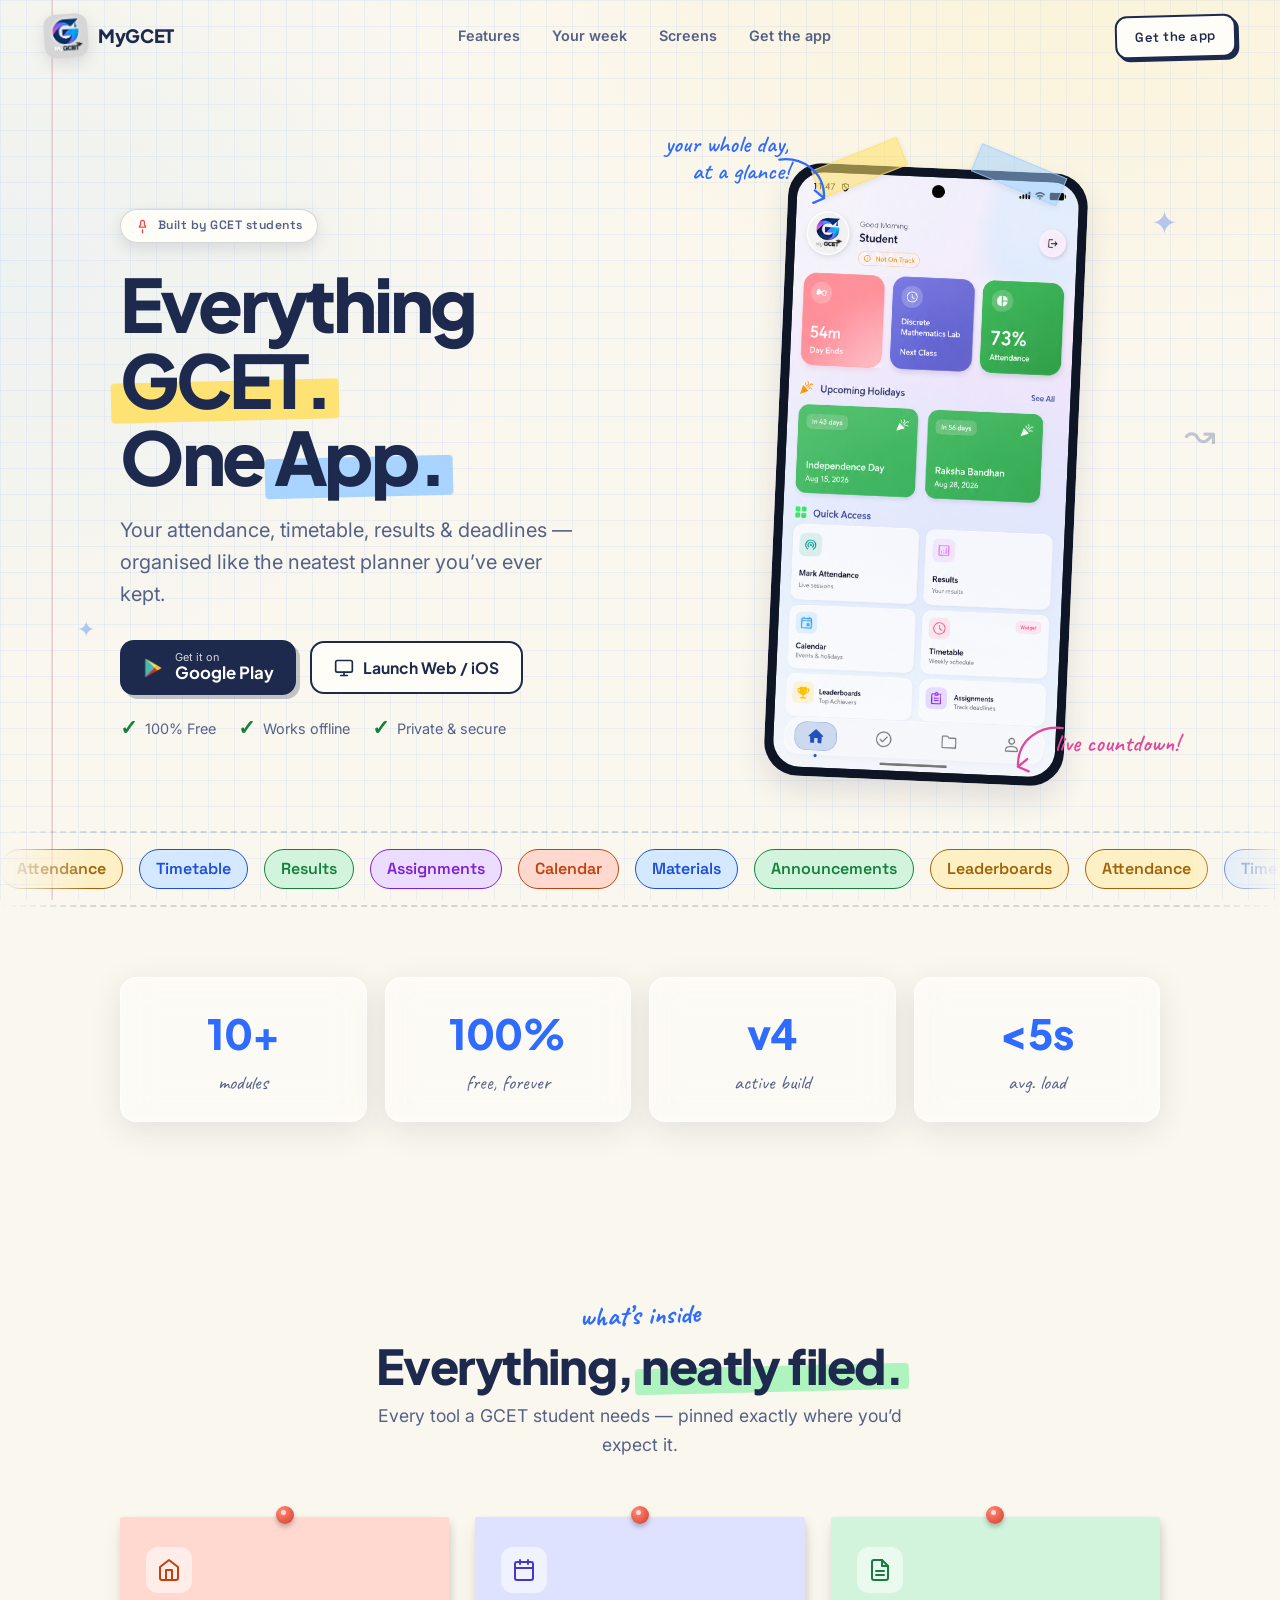
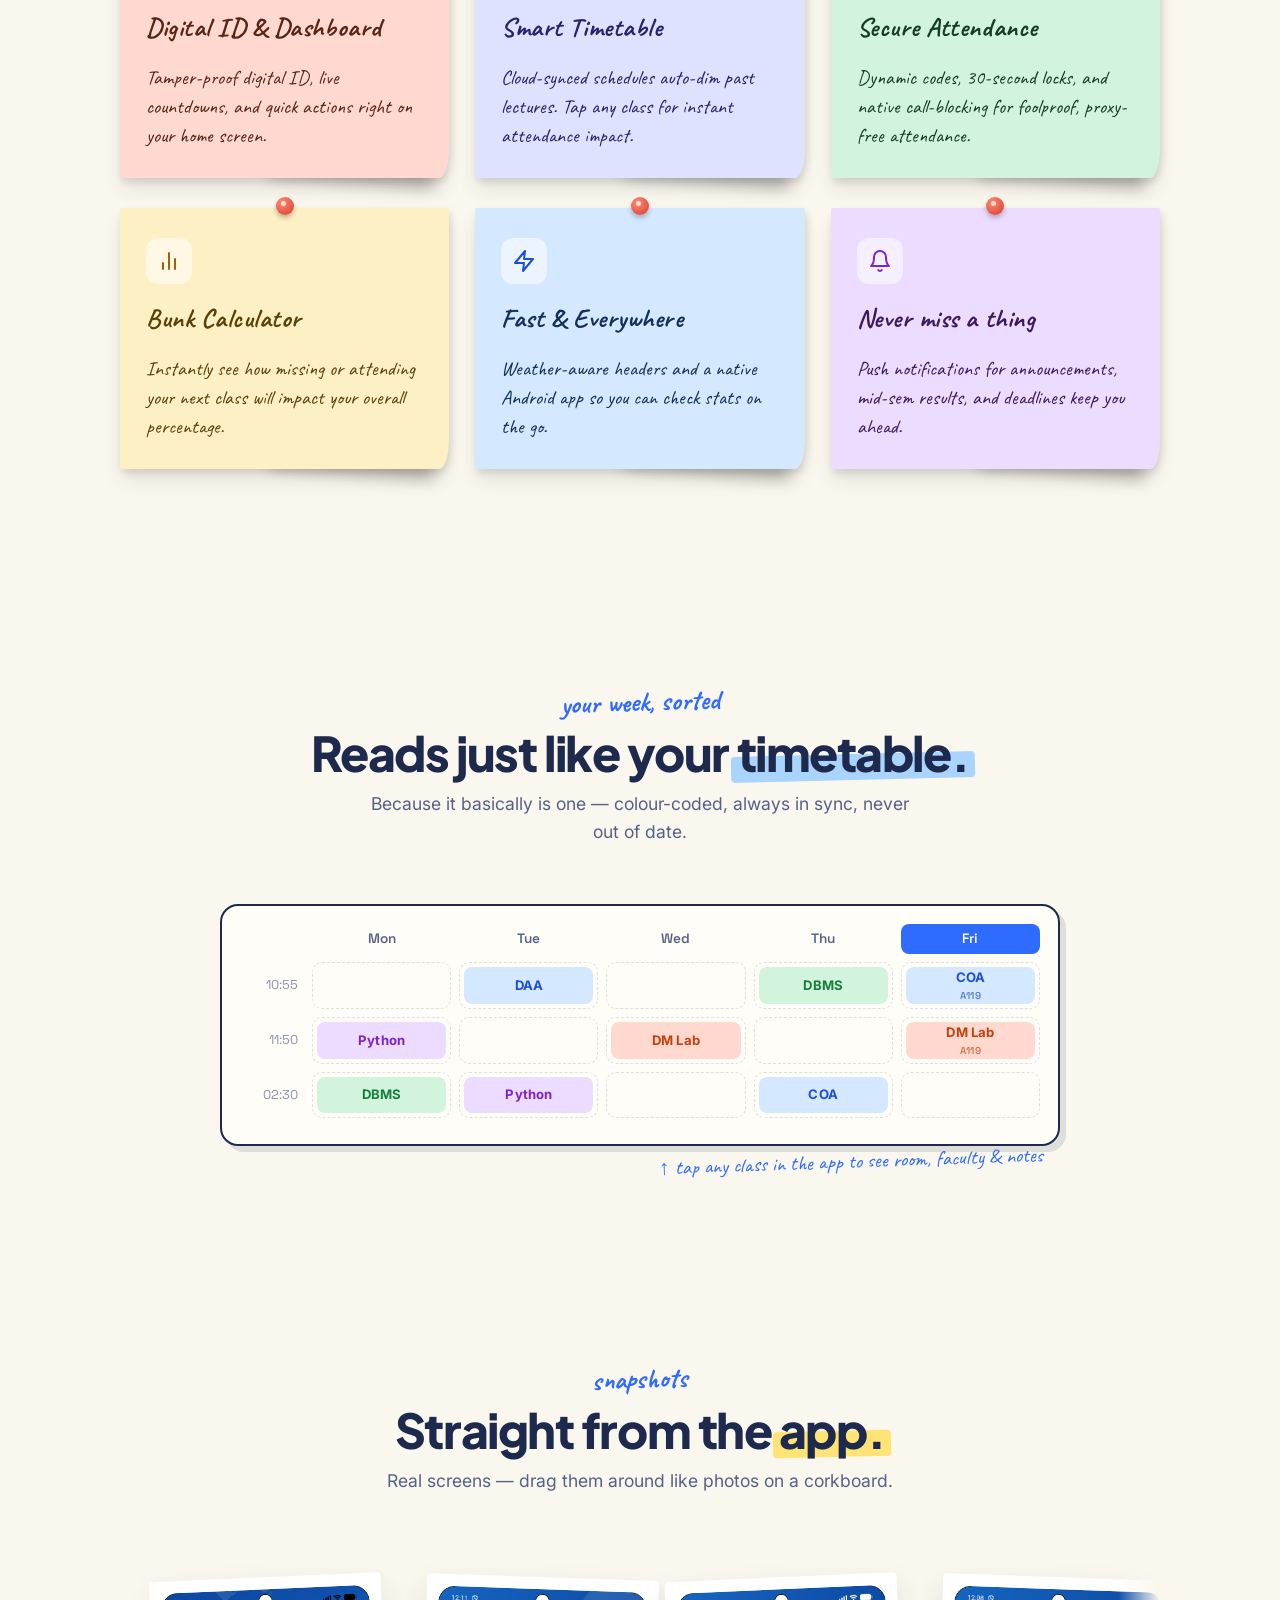
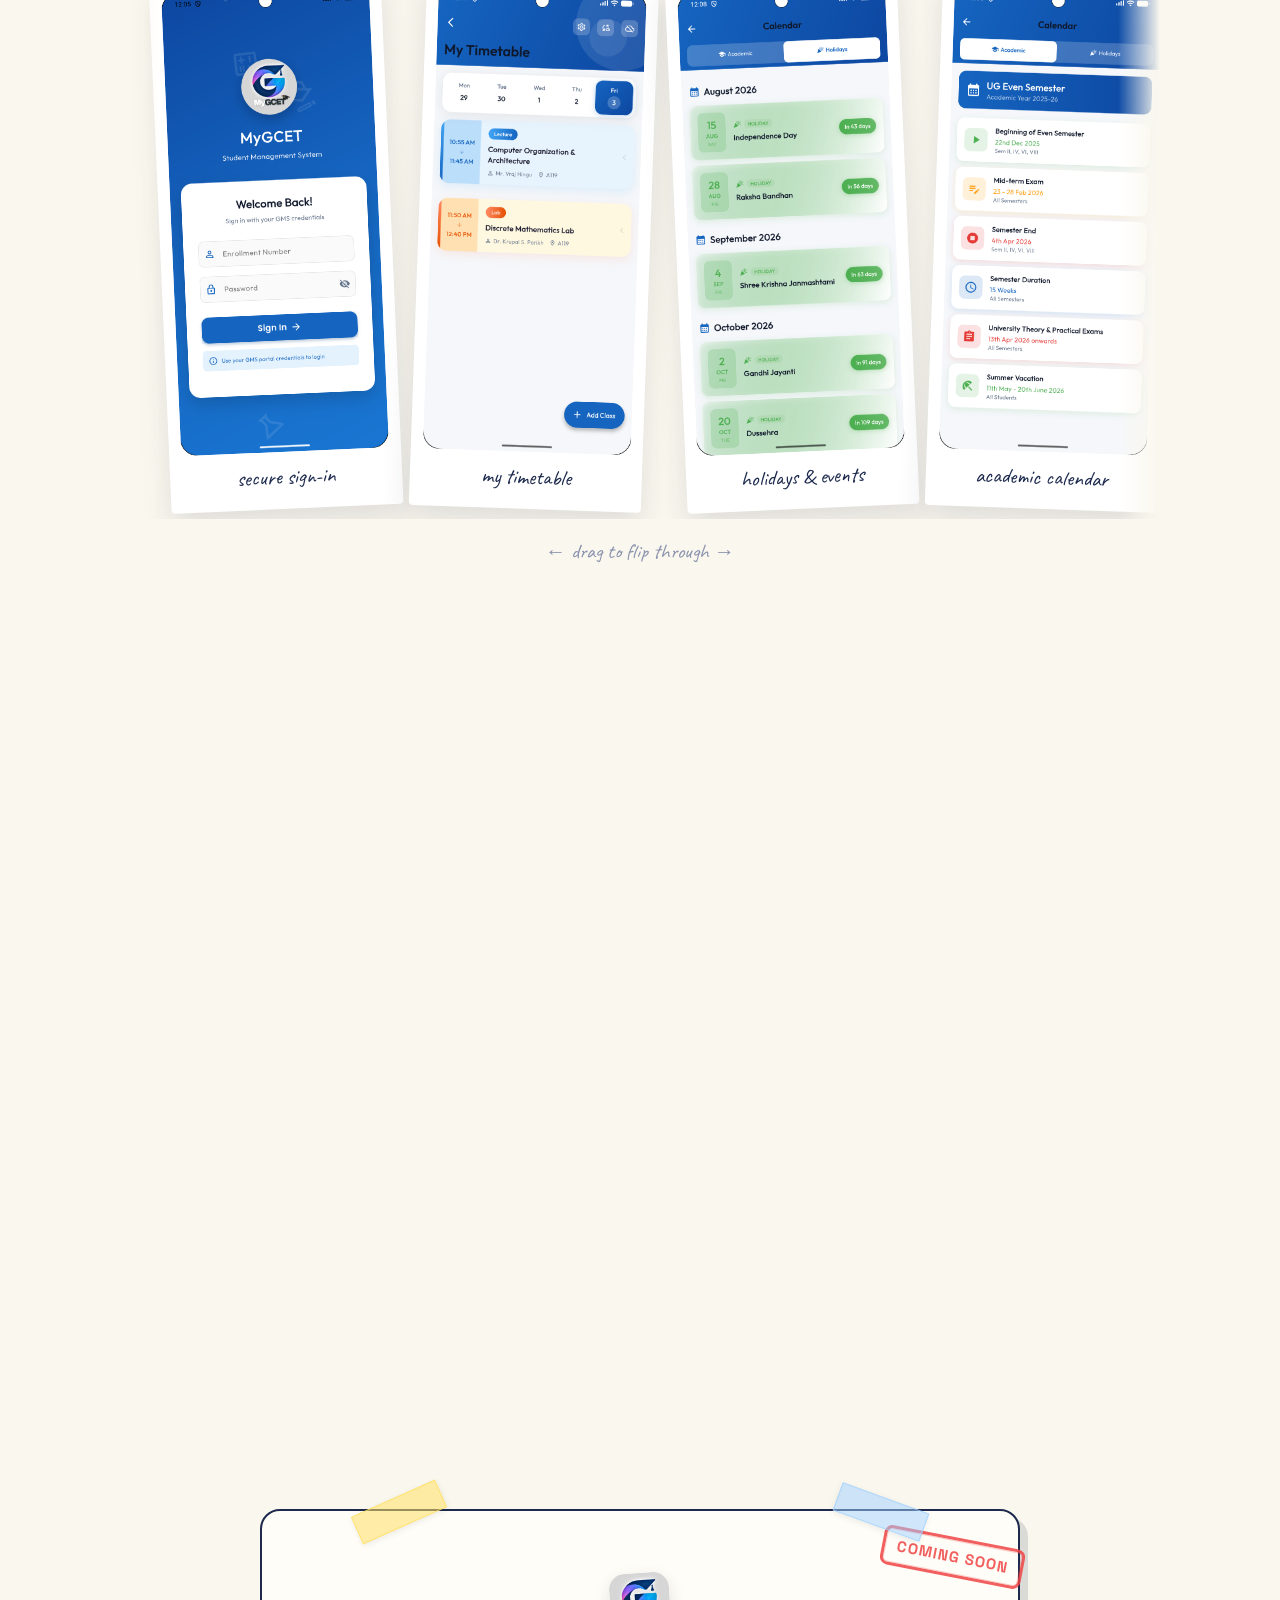
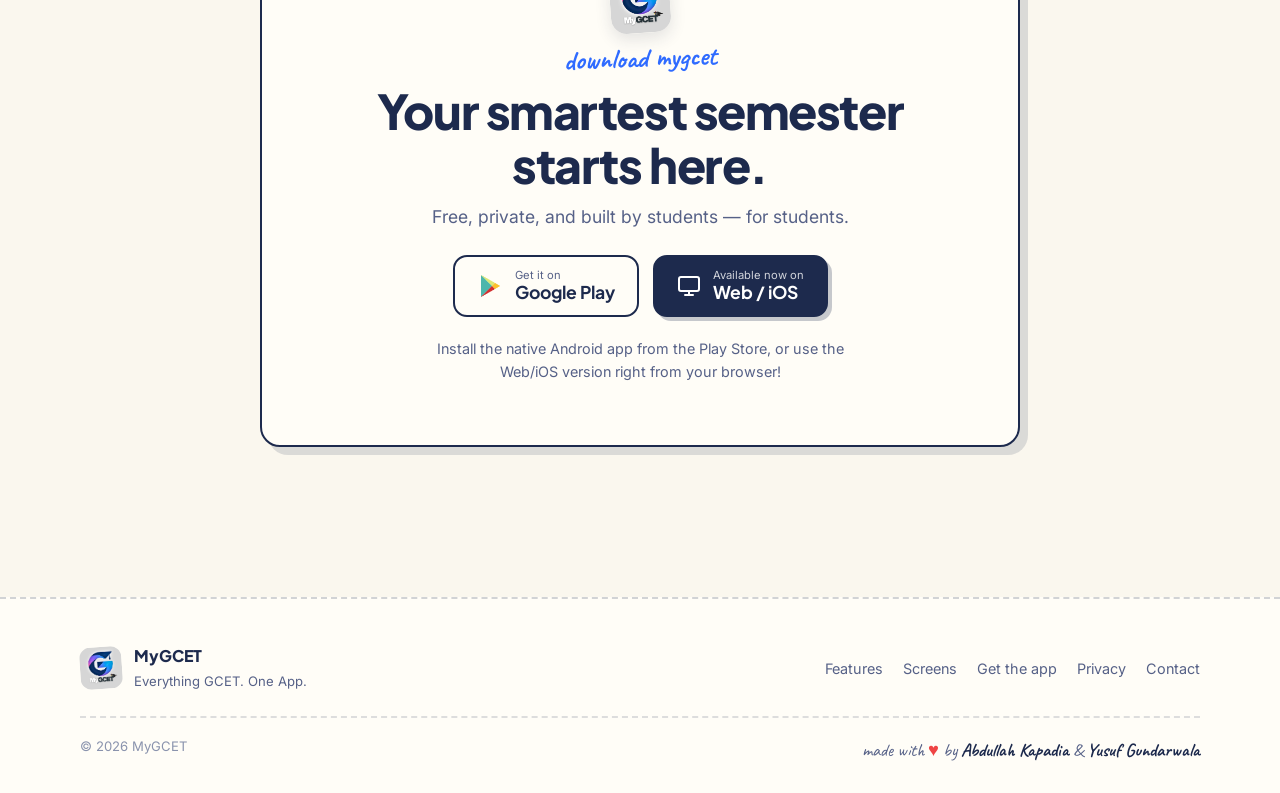
==== commit 8625cfa5: "Update Play Store links and remove coming soon labels" ====
--- a/index.html
+++ b/index.html
@@ -96,13 +96,12 @@
                 </p>
 
                 <div class="hero-actions">
-                    <a href="#get" class="btn-play">
+                    <a href="https://play.google.com/store/apps/details?id=com.gcet.gcet_student_tracker" target="_blank" rel="noopener noreferrer" class="btn-play">
                         <img src="assets/playstore.png" width="22" height="22" alt="Google Play logo" aria-hidden="true">
                         <span class="btn-play-text">
                             <small>Get it on</small>
                             <strong>Google Play</strong>
                         </span>
-                        <span class="soon-flag">soon</span>
                     </a>
                     <a href="https://mygcet.vercel.app/" class="btn-outline" target="_blank" rel="noopener noreferrer">
                         <svg viewBox="0 0 24 24" fill="none" stroke="currentColor" stroke-width="2"
@@ -471,10 +470,10 @@
                 <p class="section-lead">Free, private, and built by students — for students.</p>
 
                 <div class="board-actions">
-                    <div class="store is-soon" role="button" aria-disabled="true" title="Coming soon to Google Play">
+                    <a href="https://play.google.com/store/apps/details?id=com.gcet.gcet_student_tracker" target="_blank" rel="noopener noreferrer" class="store" title="Get it on Google Play">
                         <img src="assets/playstore.png" width="26" height="26" alt="Google Play logo" aria-hidden="true">
-                        <span class="store-text"><small>Coming soon on</small><strong>Google Play</strong></span>
-                    </div>
+                        <span class="store-text"><small>Get it on</small><strong>Google Play</strong></span>
+                    </a>
                     <a href="https://mygcet.vercel.app/" class="store is-web" target="_blank" rel="noopener noreferrer">
                         <svg viewBox="0 0 24 24" fill="none" stroke="currentColor" stroke-width="2"
                             stroke-linecap="round" stroke-linejoin="round" width="24" height="24" aria-hidden="true">
@@ -487,8 +486,7 @@
                 </div>
 
                 <p class="board-note">
-                    The Android app is on its way to the Play Store — use the web app meanwhile, it installs to your home
-                    screen and works offline.
+                    Install the native Android app from the Play Store, or use the Web/iOS version right from your browser!
                 </p>
             </div>
         </section>
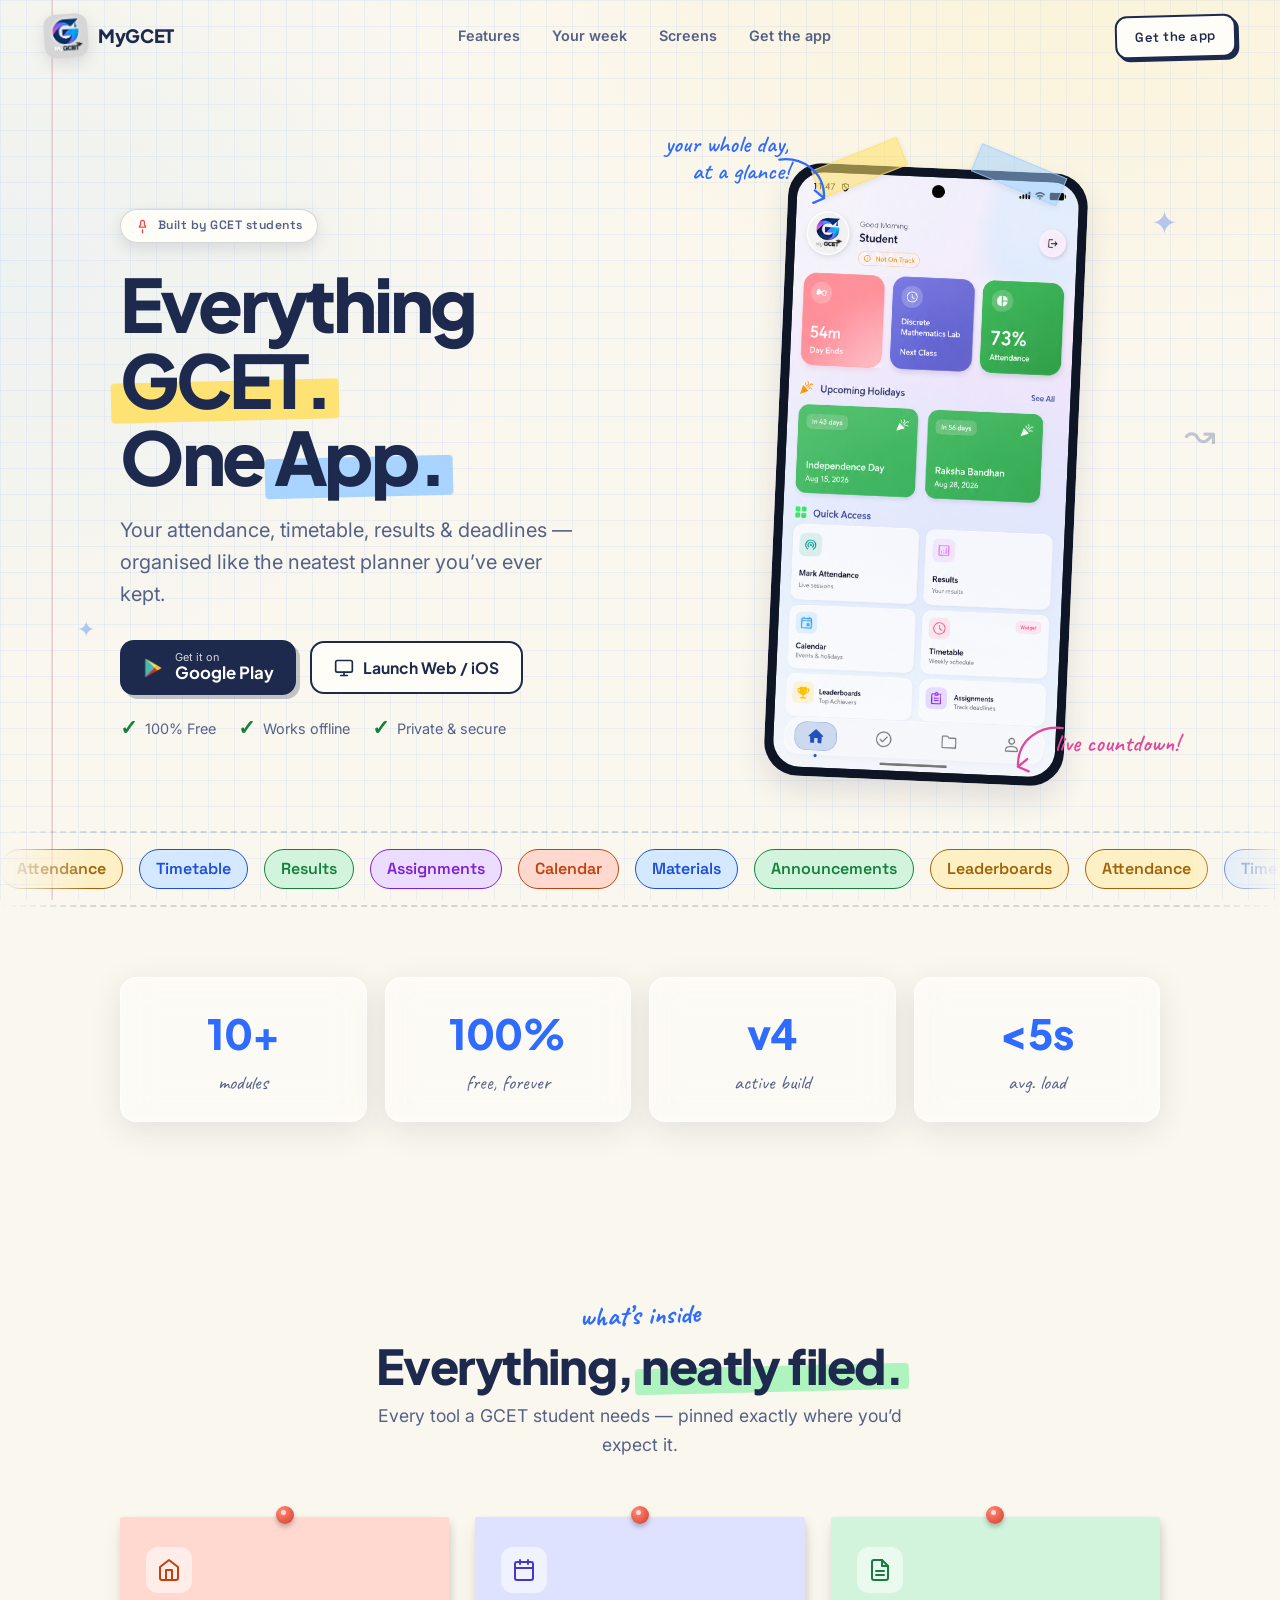
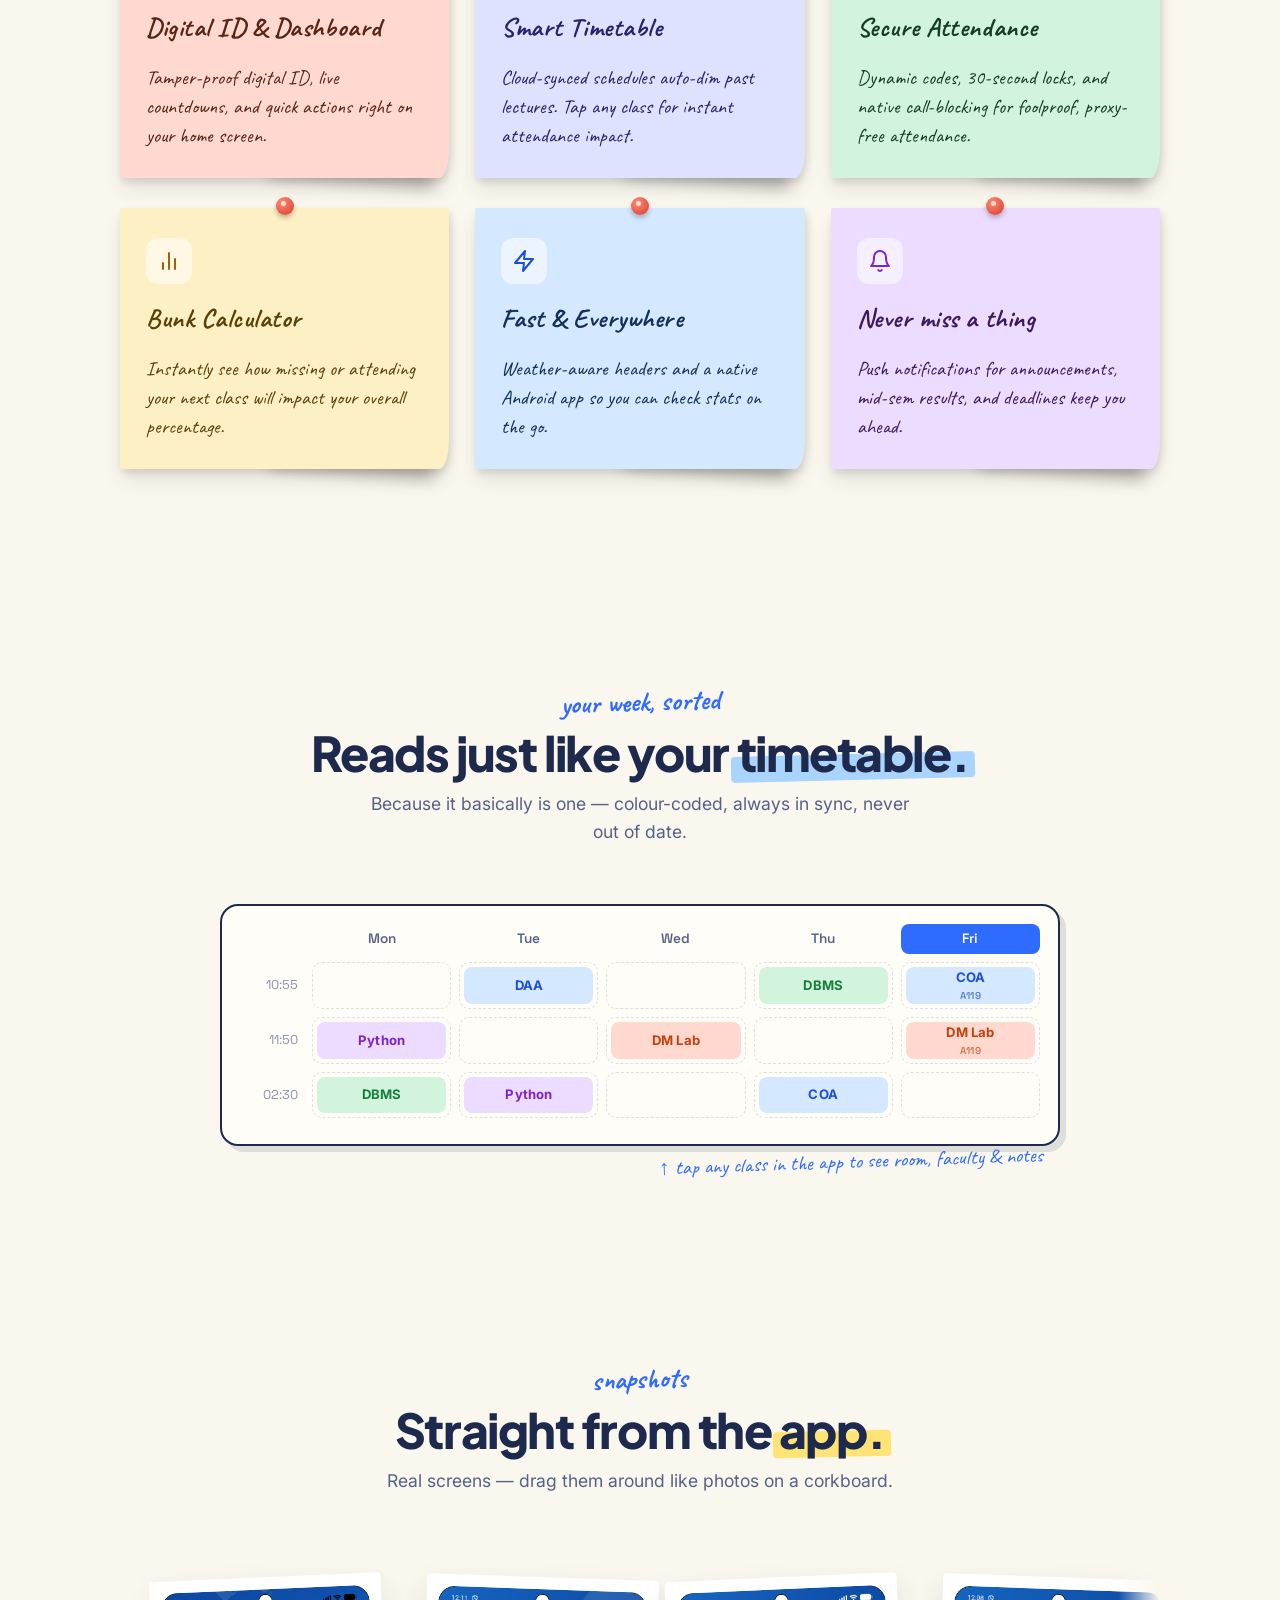
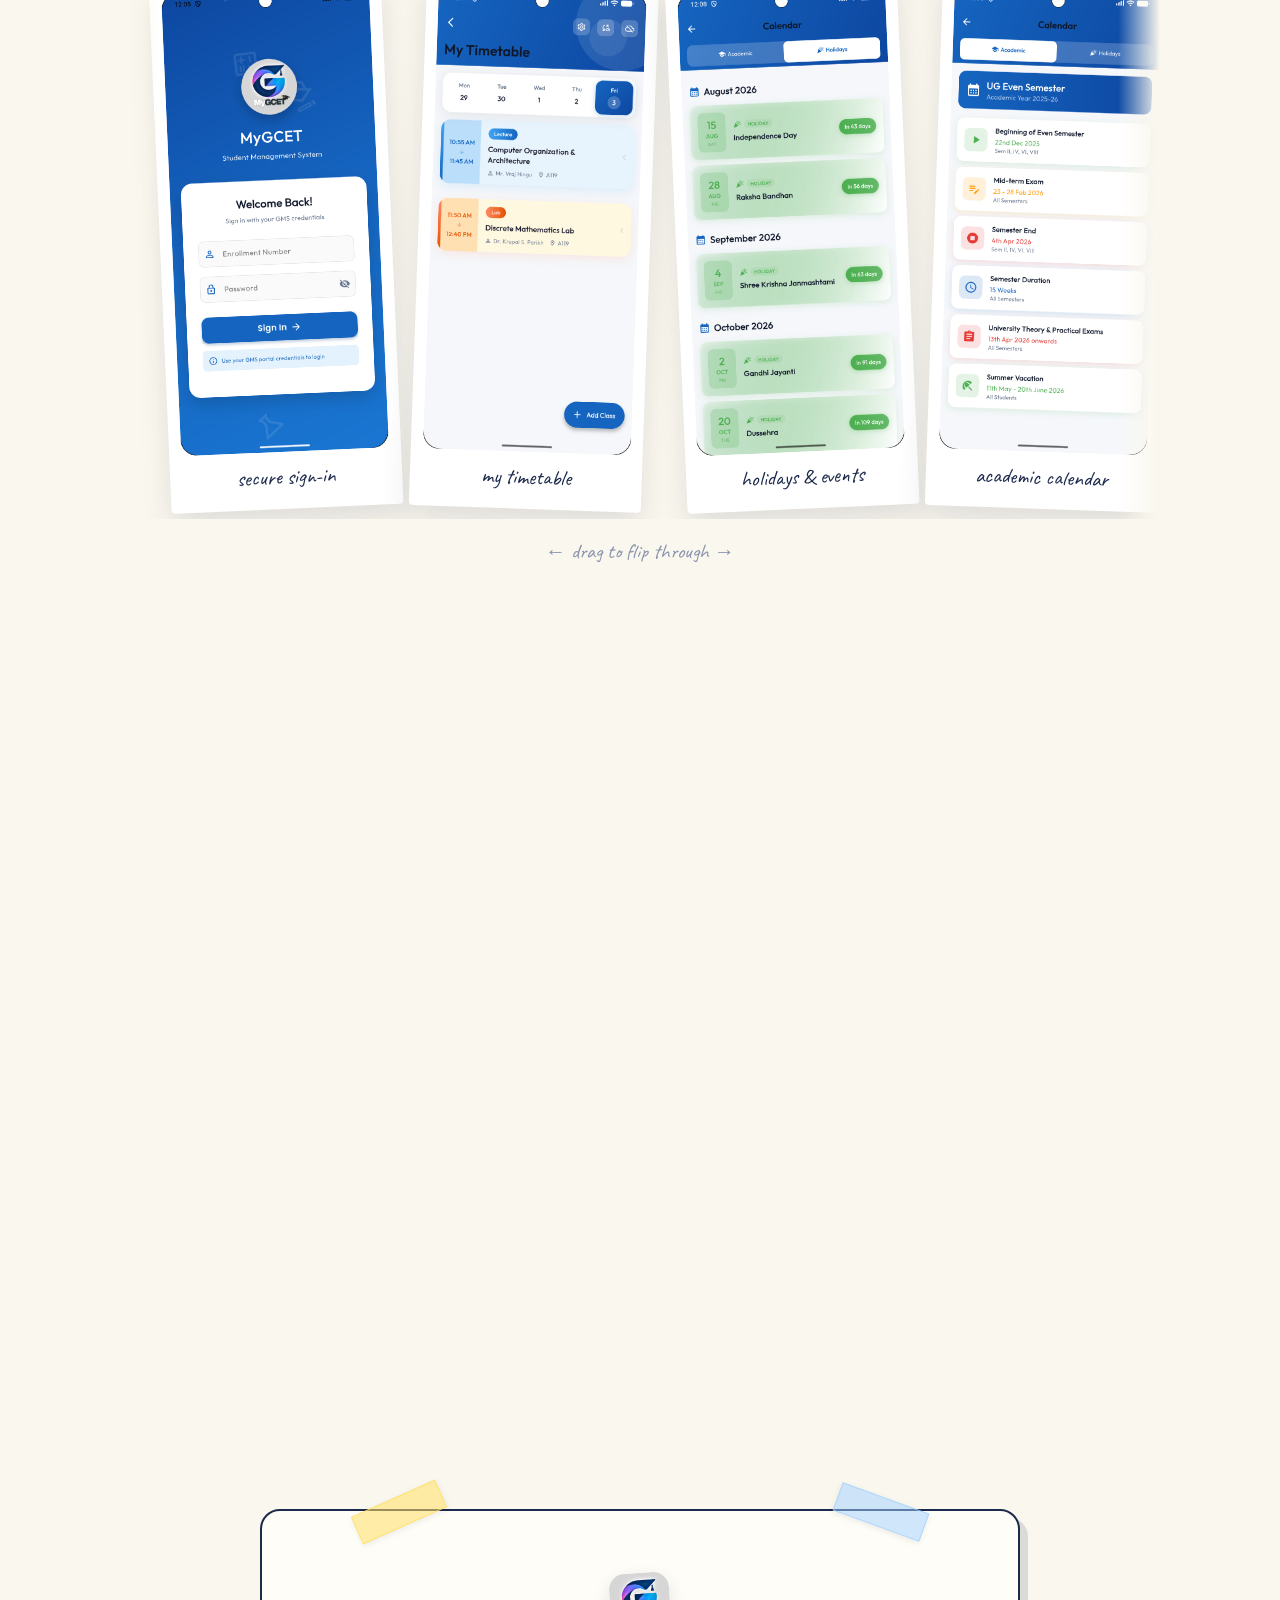
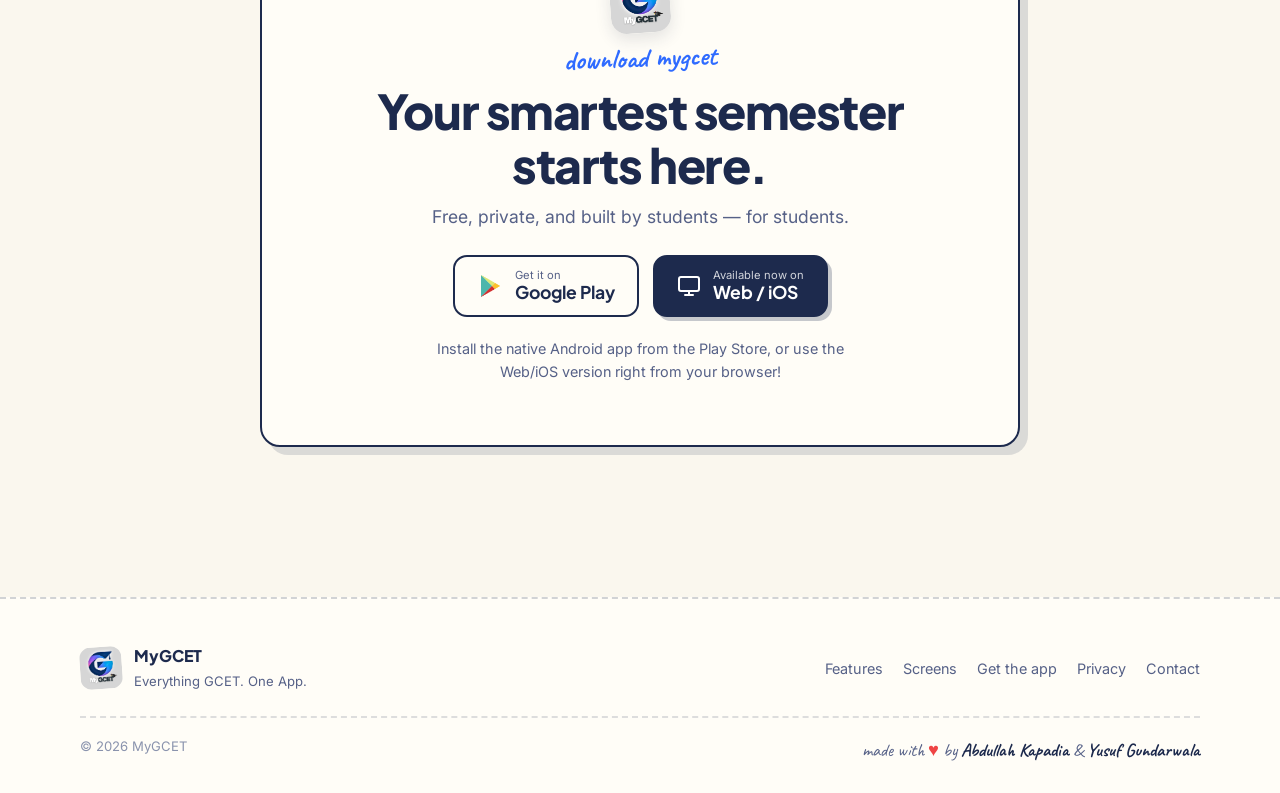
==== commit 63cdec50: "Remove coming soon stamp overlay" ====
--- a/index.html
+++ b/index.html
@@ -462,7 +462,6 @@
             <div class="board reveal">
                 <span class="tape tape-l"></span>
                 <span class="tape tape-r"></span>
-                <span class="coming-stamp">Coming&nbsp;Soon</span>
 
                 <img src="assets/App%20Logo.png" alt="MyGCET" class="board-logo">
                 <span class="kicker">download mygcet</span>
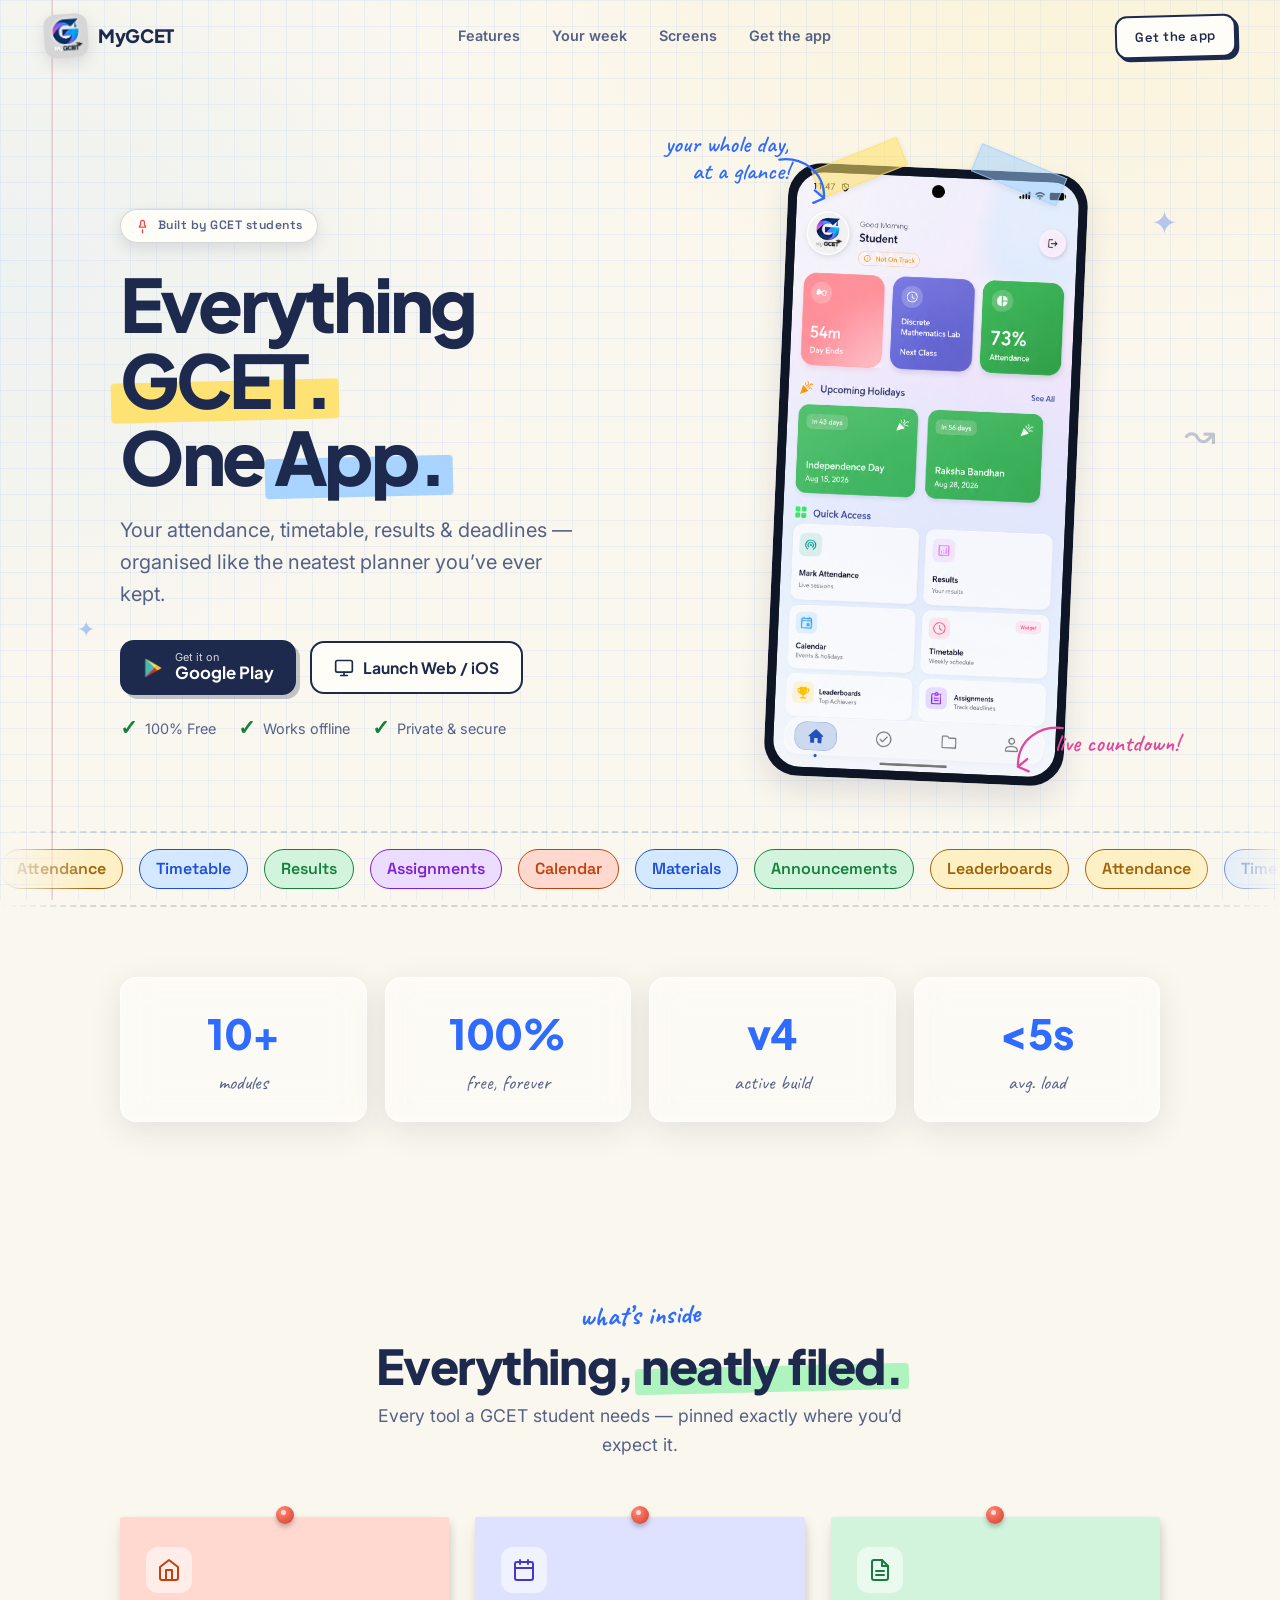
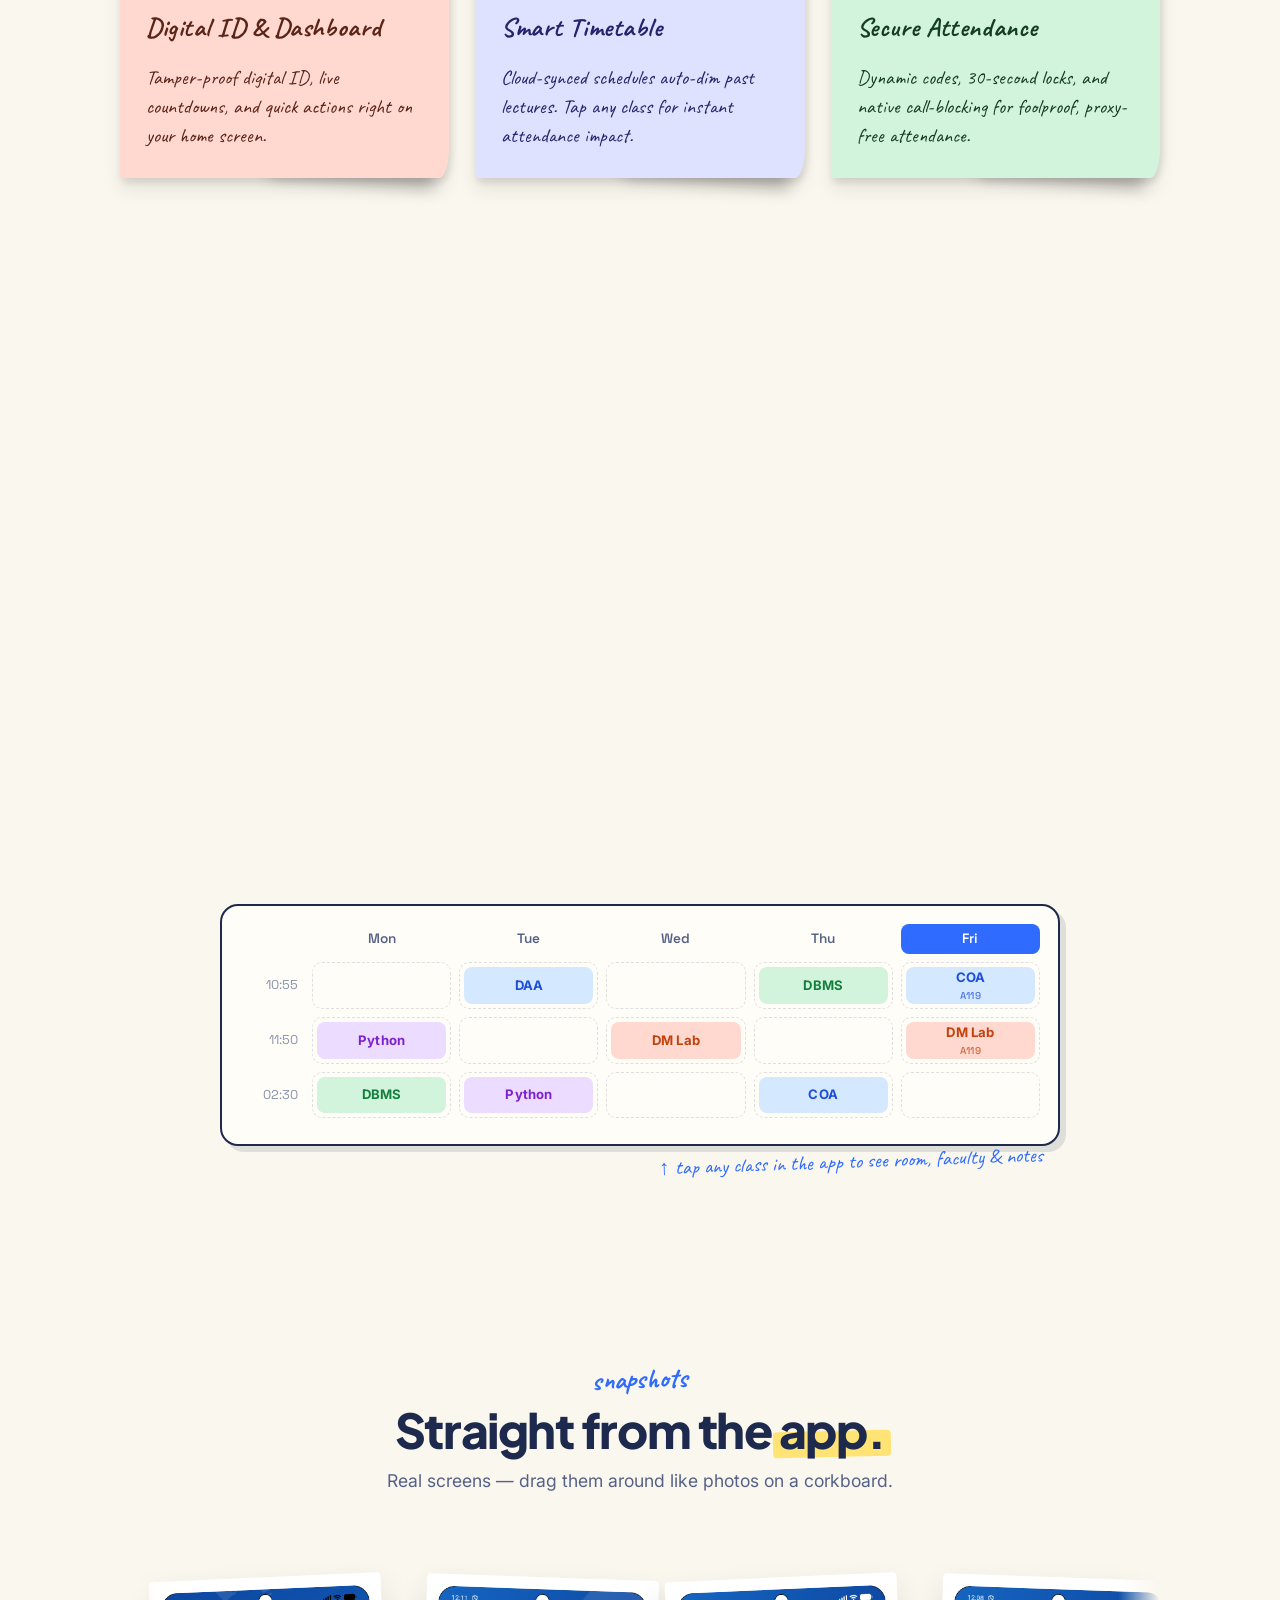
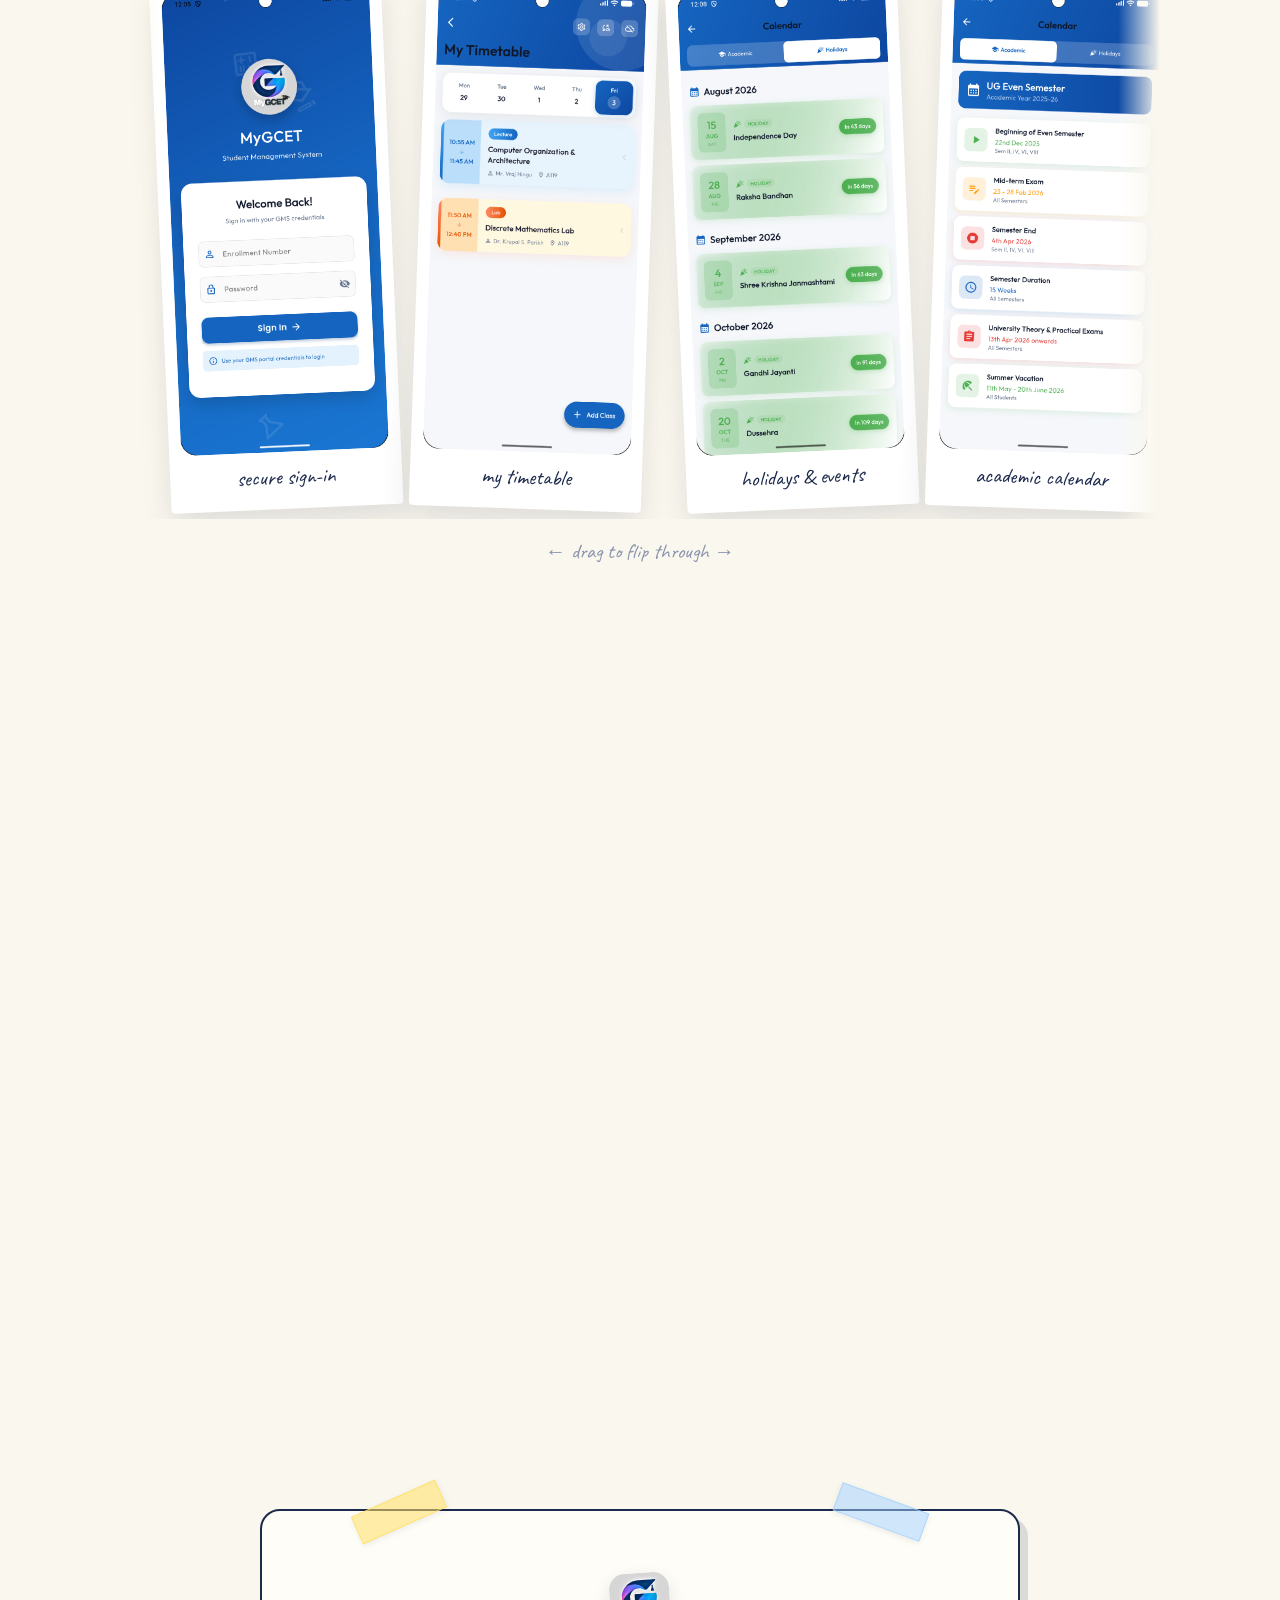
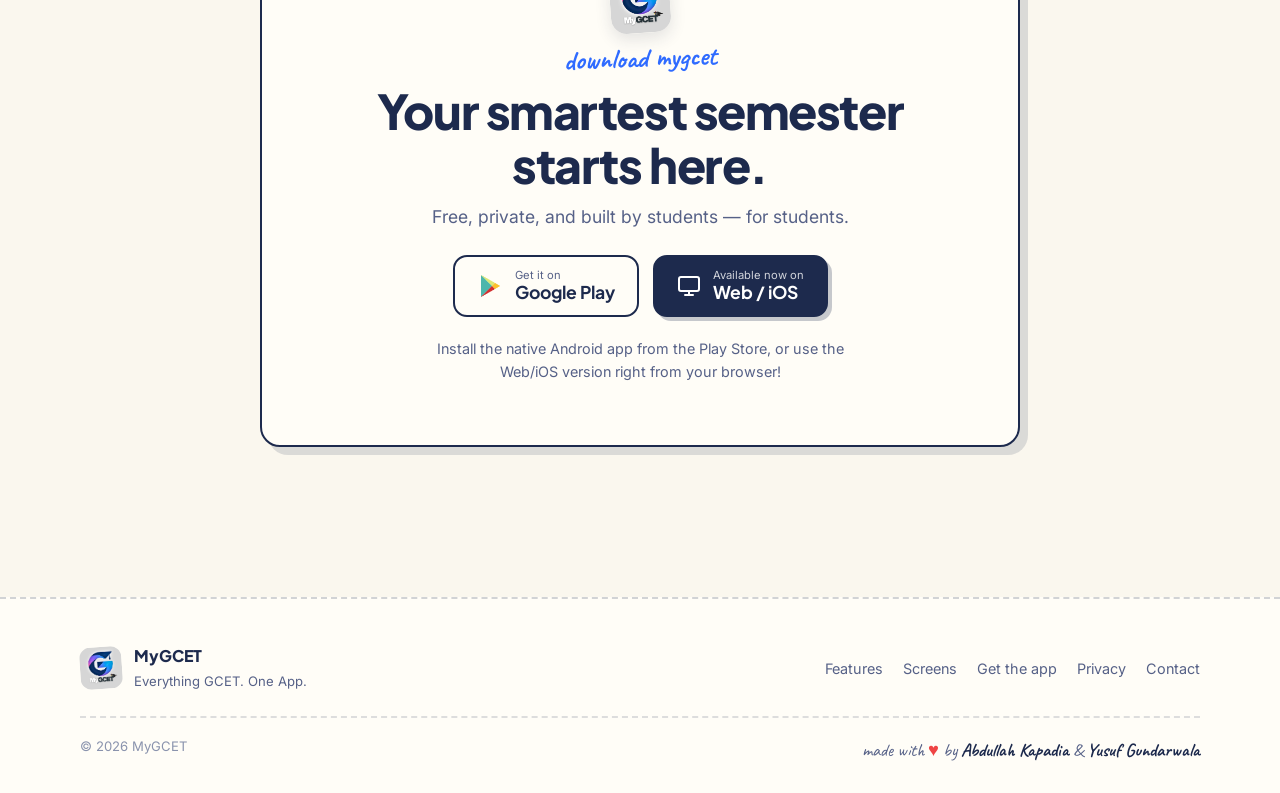
==== commit e2968f92: "Add technical SEO upgrades: sitemap, robots, schema, canonical" ====
--- a/index.html
+++ b/index.html
@@ -22,6 +22,27 @@
         rel="stylesheet">
     <link rel="icon" type="image/png" href="assets/App%20Logo.png">
     <link rel="stylesheet" href="css/style.css">
+
+    <!-- SEO Upgrades -->
+    <meta property="og:url" content="https://mygcetofficial53.github.io/mygcet/">
+    <link rel="canonical" href="https://mygcetofficial53.github.io/mygcet/" />
+    
+    <script type="application/ld+json">
+    {
+      "@context": "https://schema.org",
+      "@type": "SoftwareApplication",
+      "name": "MyGCET",
+      "operatingSystem": "Android, Web, iOS",
+      "applicationCategory": "EducationalApplication",
+      "offers": {
+        "@type": "Offer",
+        "price": "0",
+        "priceCurrency": "USD"
+      },
+      "description": "MyGCET is the all-in-one student planner for GCET.",
+      "url": "https://mygcetofficial53.github.io/mygcet/"
+    }
+    </script>
 </head>
 
 <body class="intro-lock">
--- a/css/style.css
+++ b/css/style.css
@@ -701,7 +701,7 @@
     align-items: center;
     gap: 16px;
     width: max-content;
-    animation: scroll 30s linear infinite;
+    animation: scroll 120s linear infinite;
 }
 
 .tag {
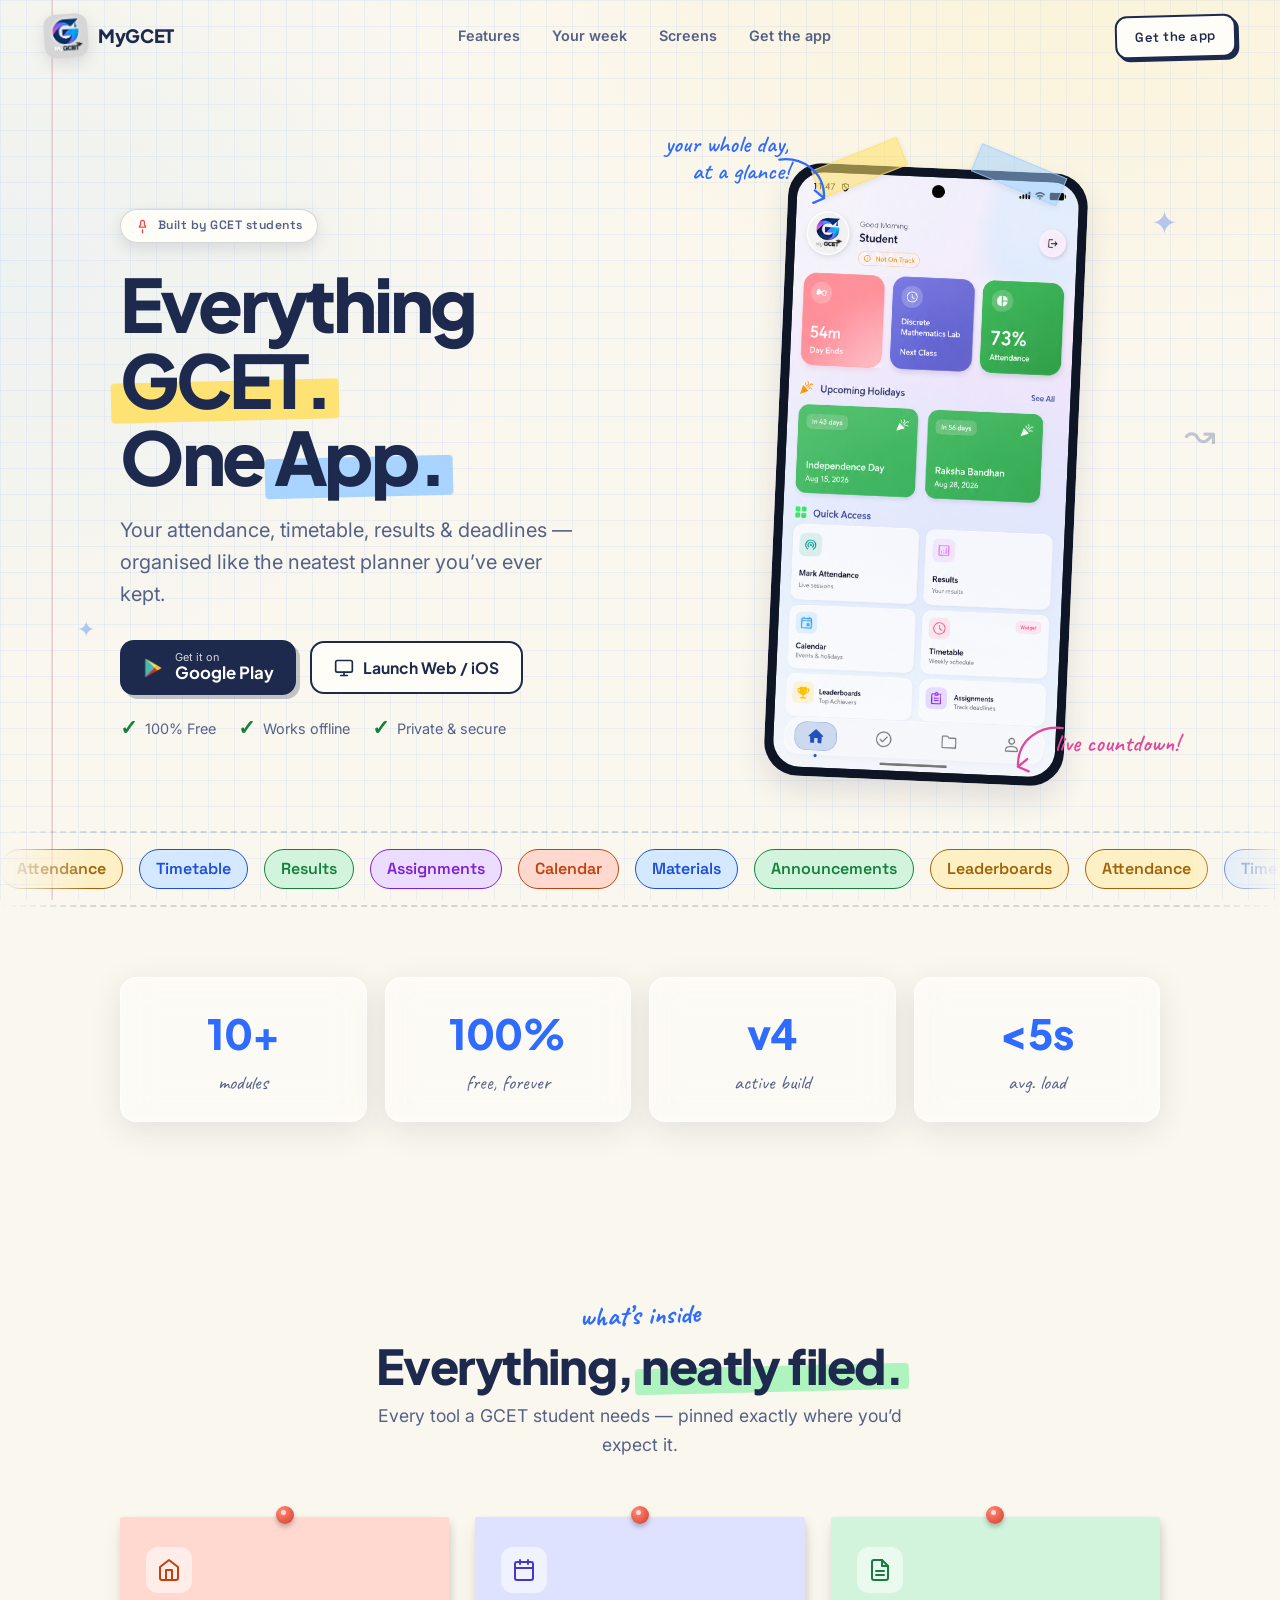
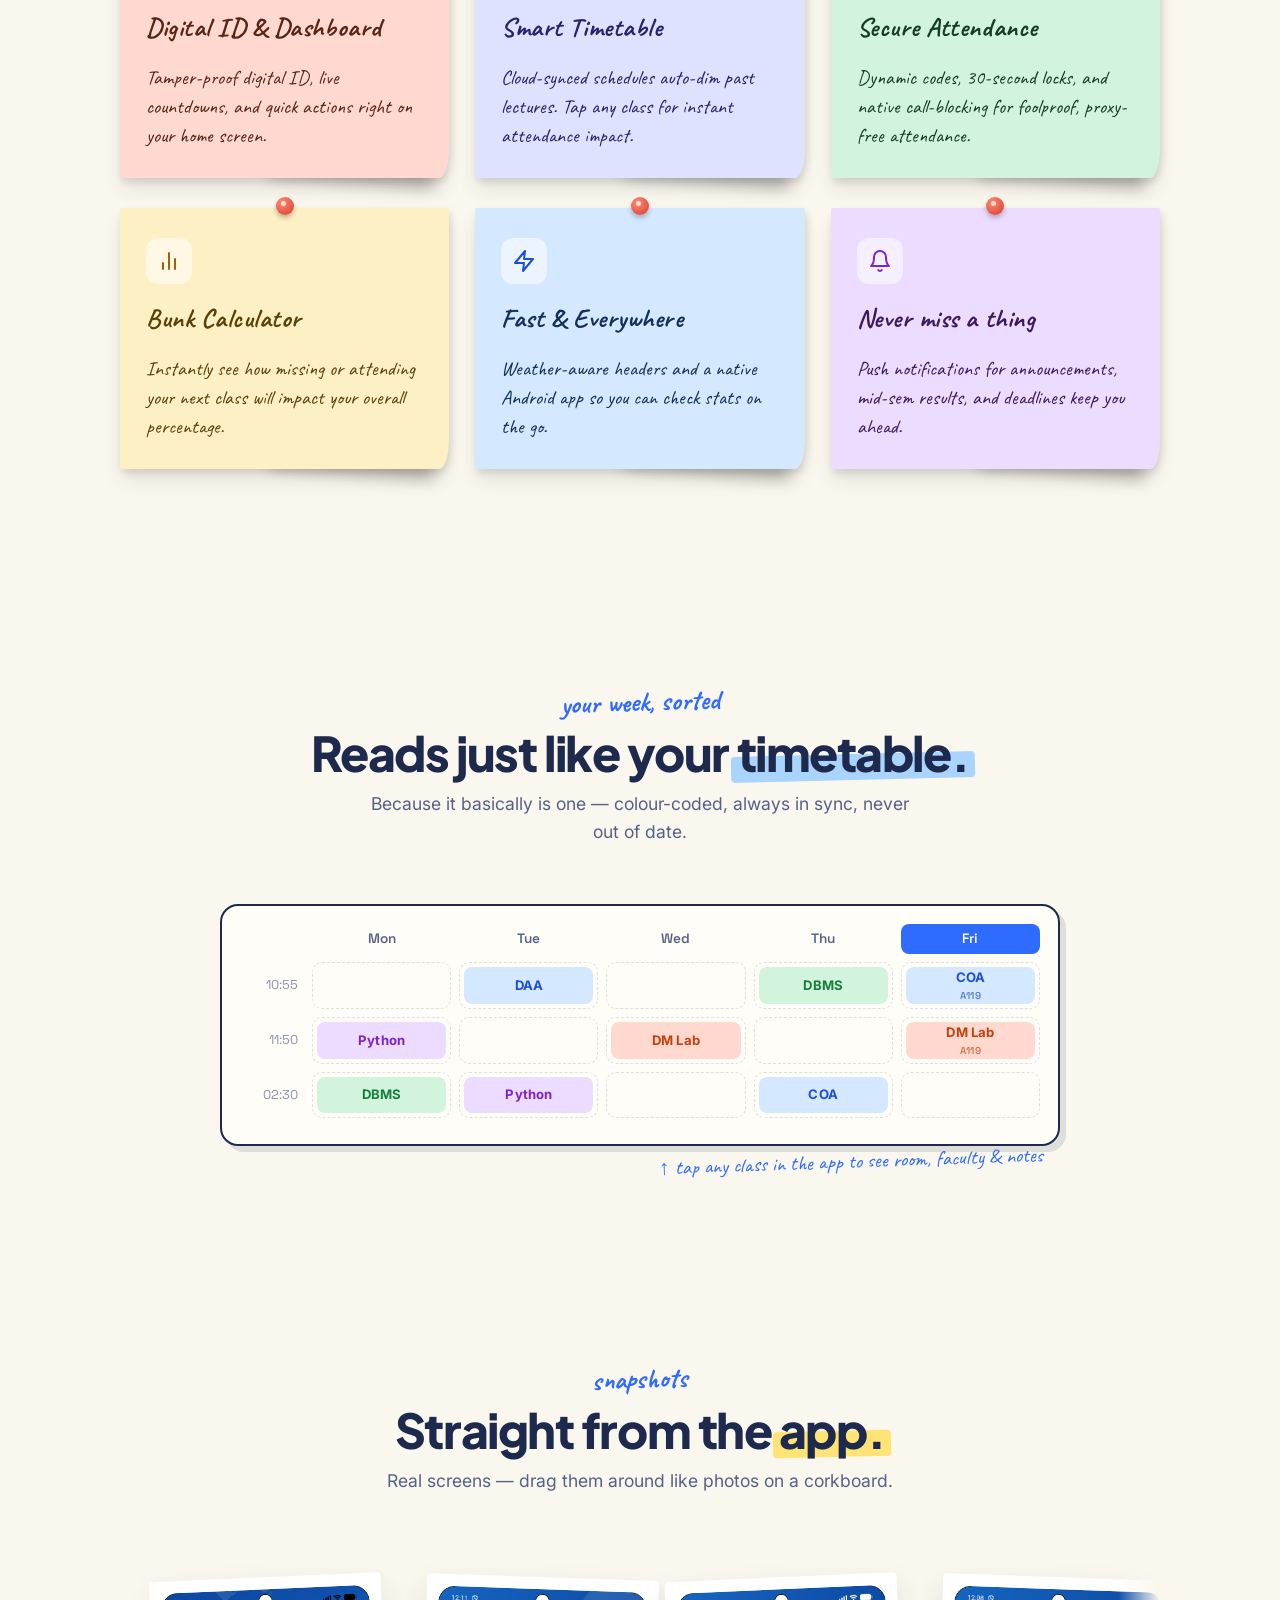
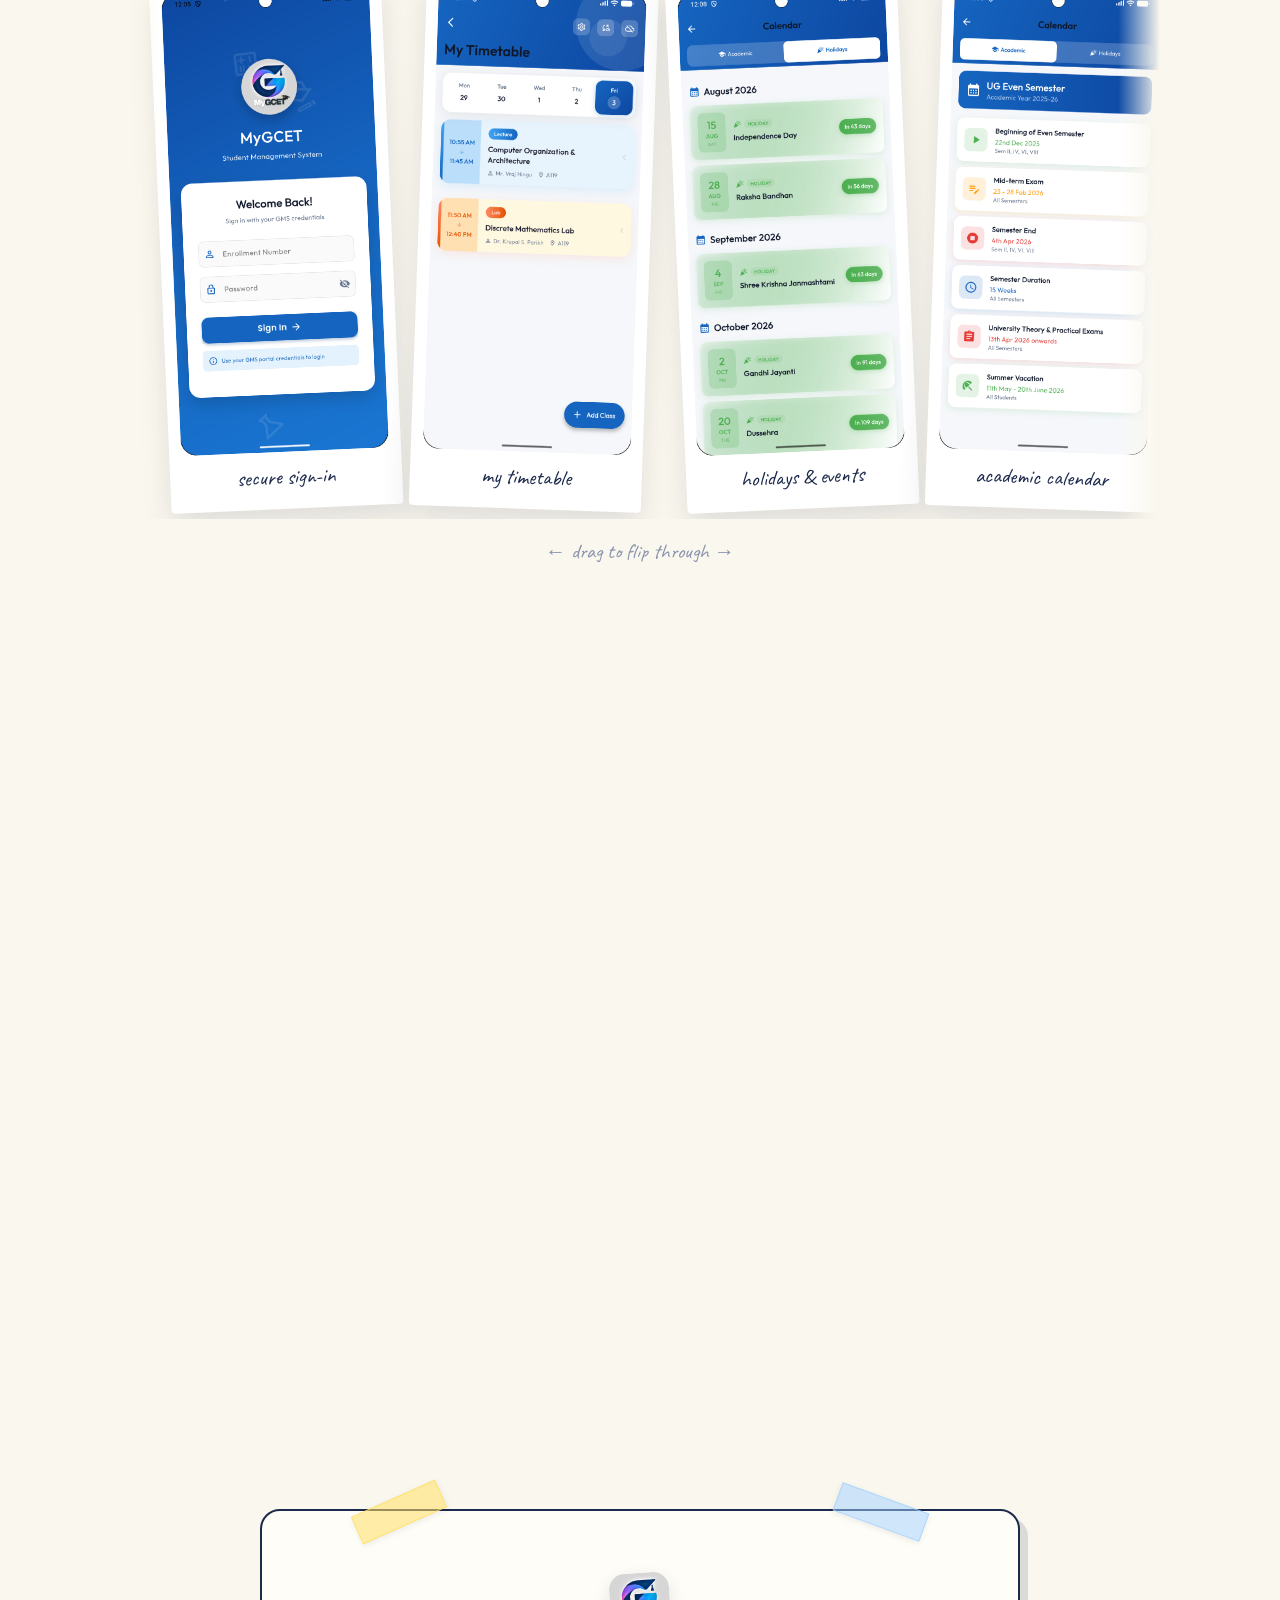
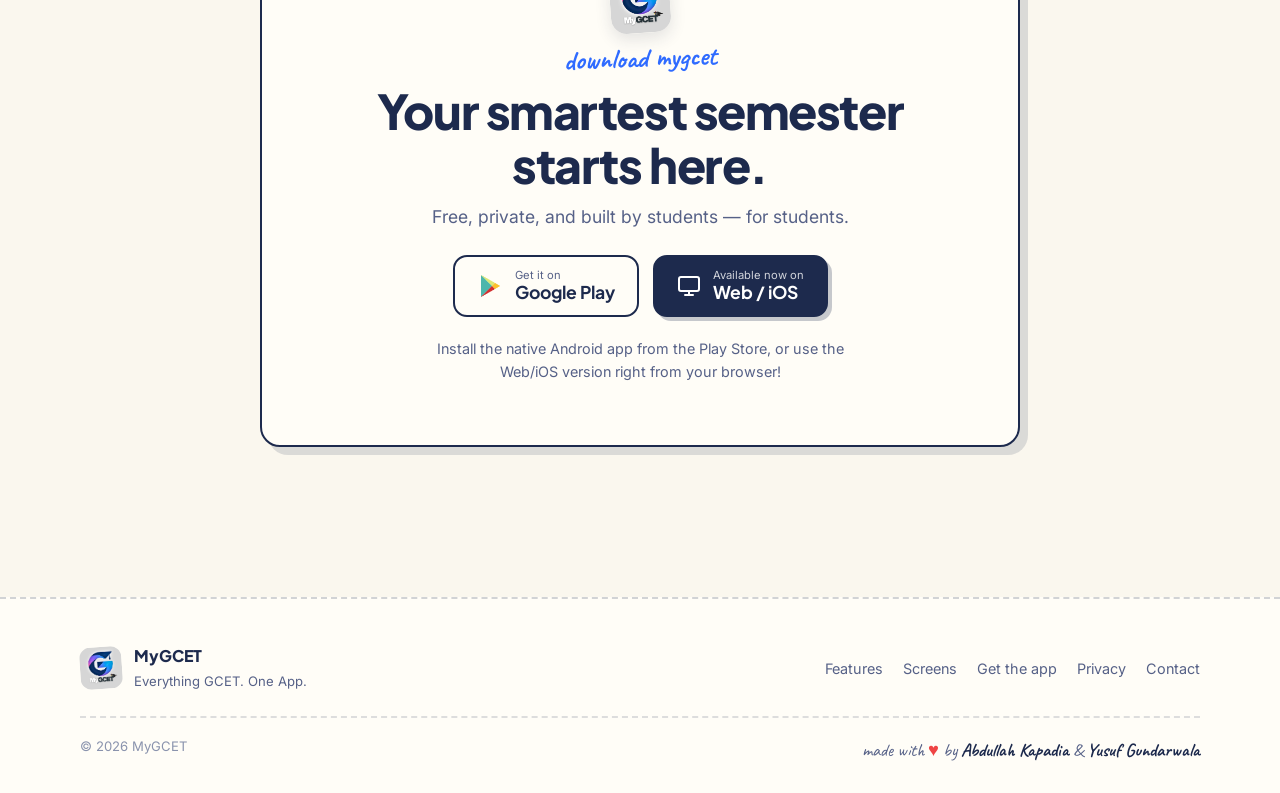
==== commit 84c1b570: "Add Google site verification meta tag" ====
--- a/index.html
+++ b/index.html
@@ -43,6 +43,7 @@
       "url": "https://mygcetofficial53.github.io/mygcet/"
     }
     </script>
+    <meta name="google-site-verification" content="8tghSe9ixo8EwjE88iJKQCq-TC7HrhLI-fXNHSzx1yU" />
 </head>
 
 <body class="intro-lock">
